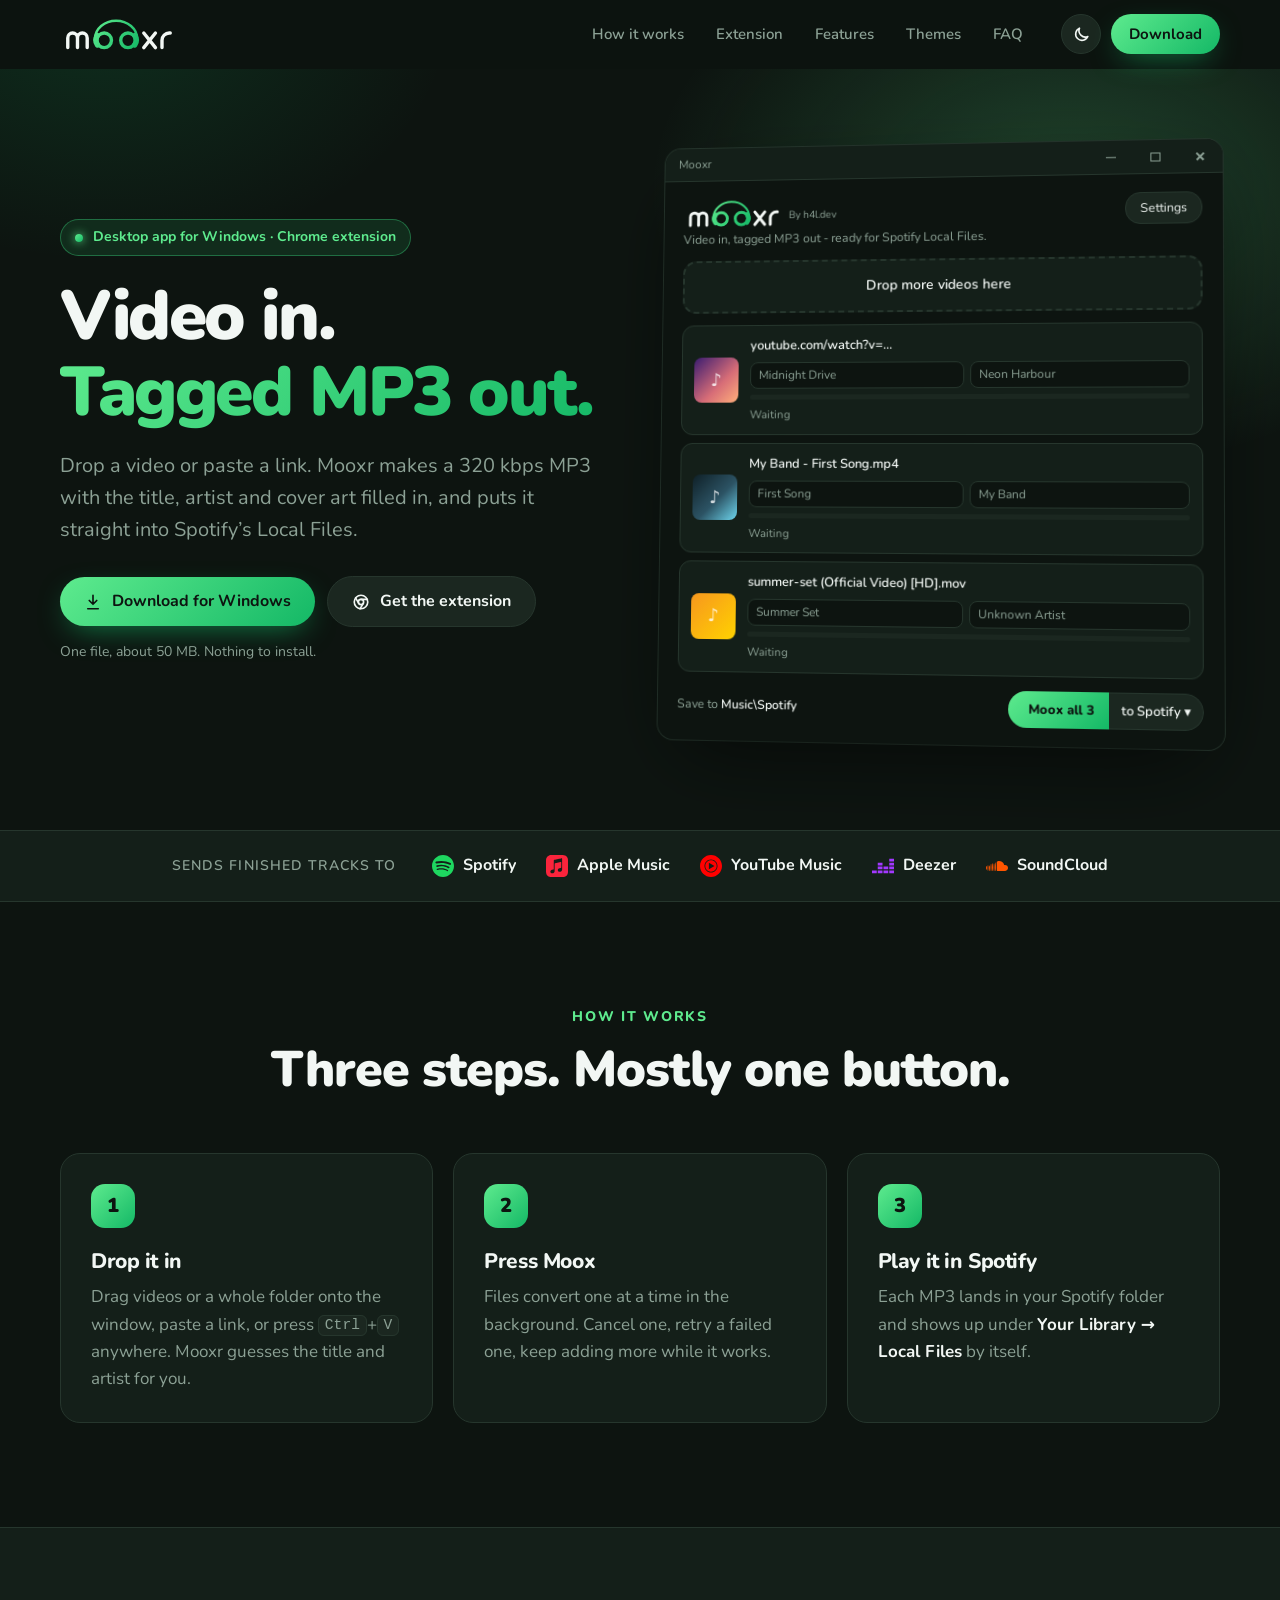
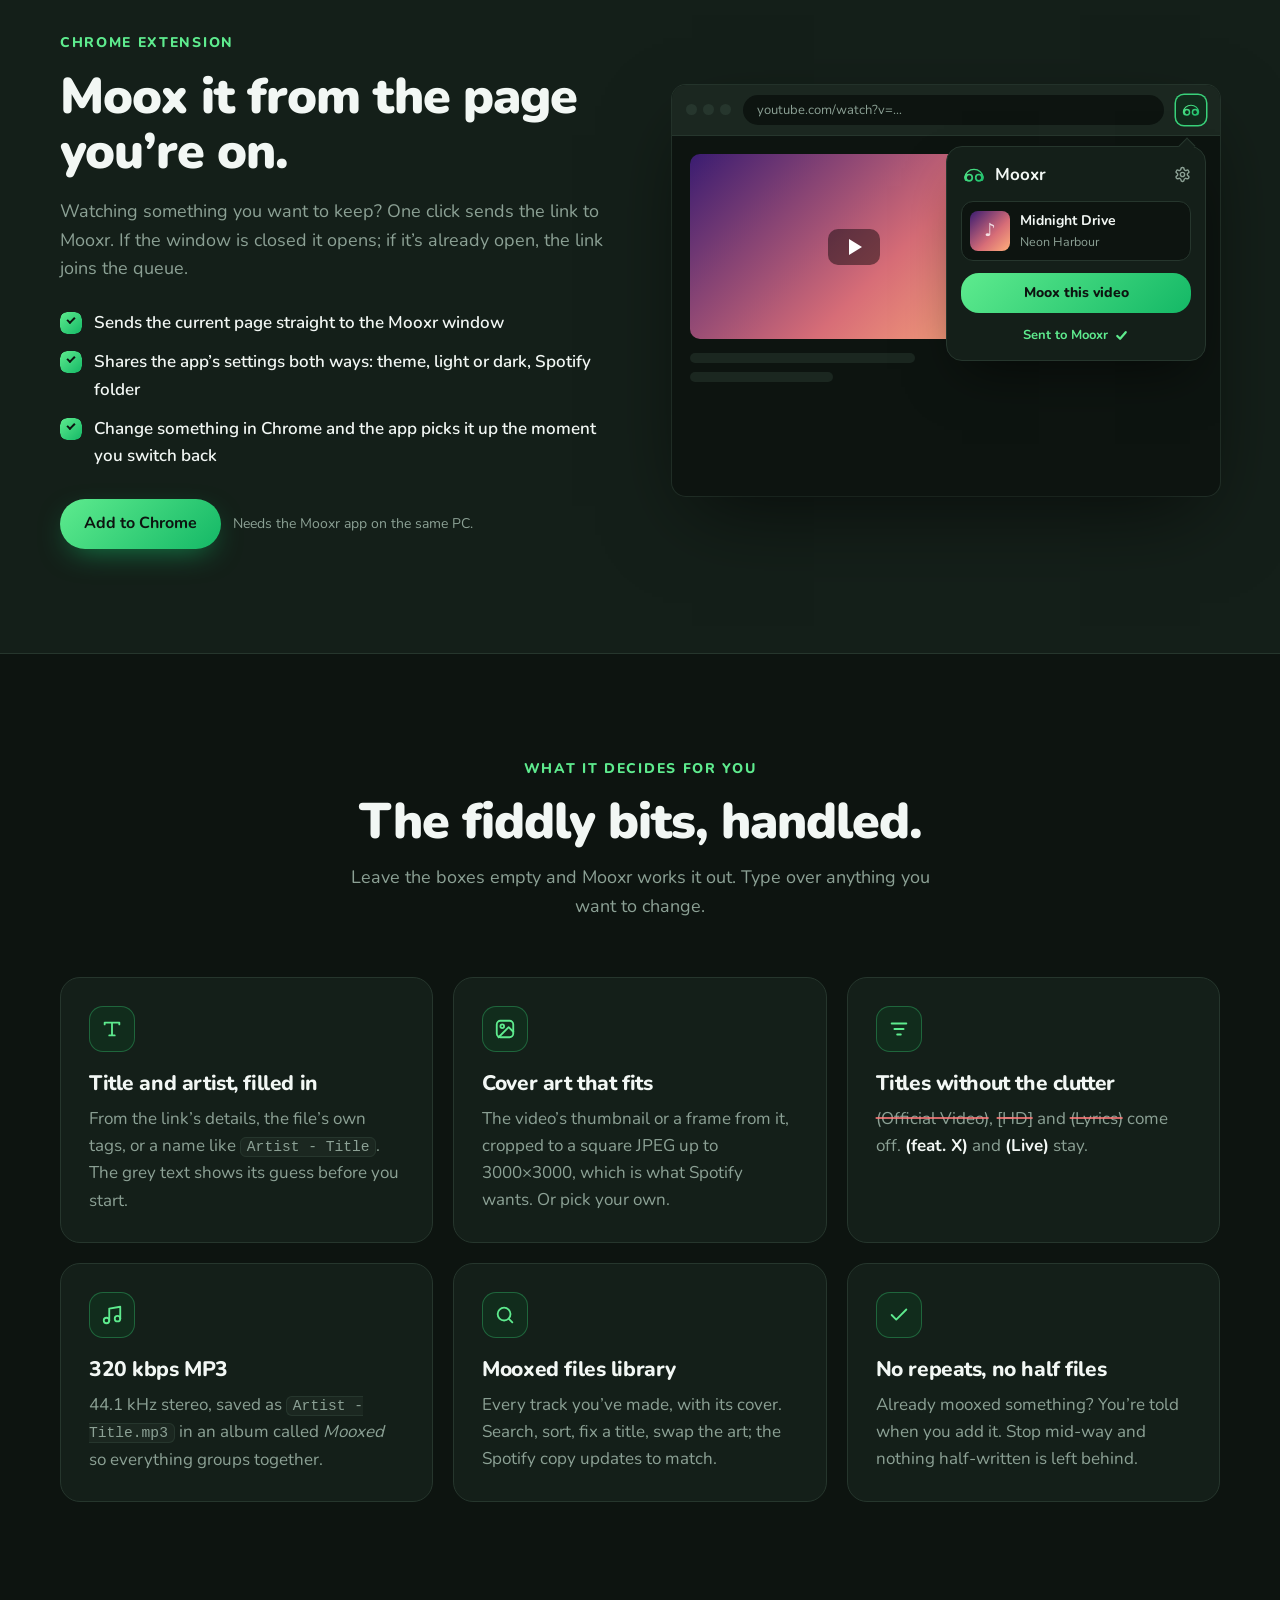
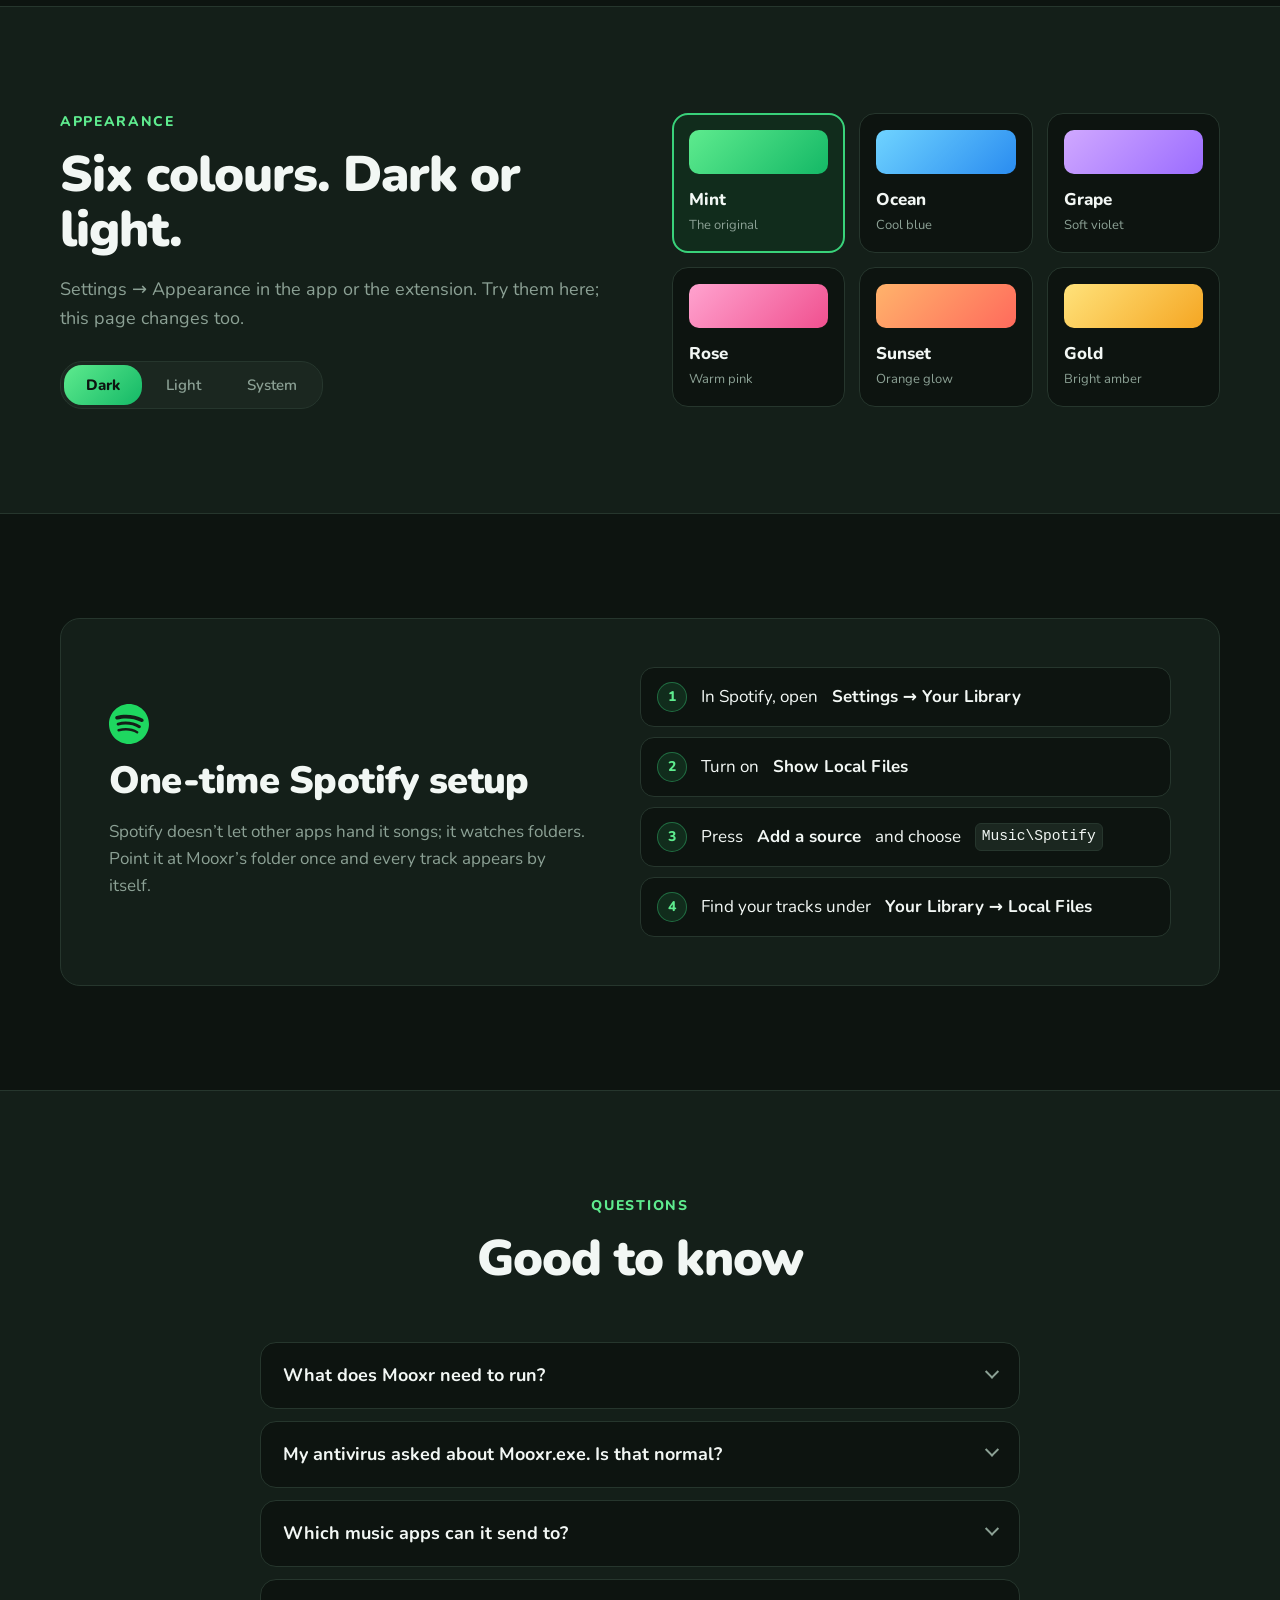
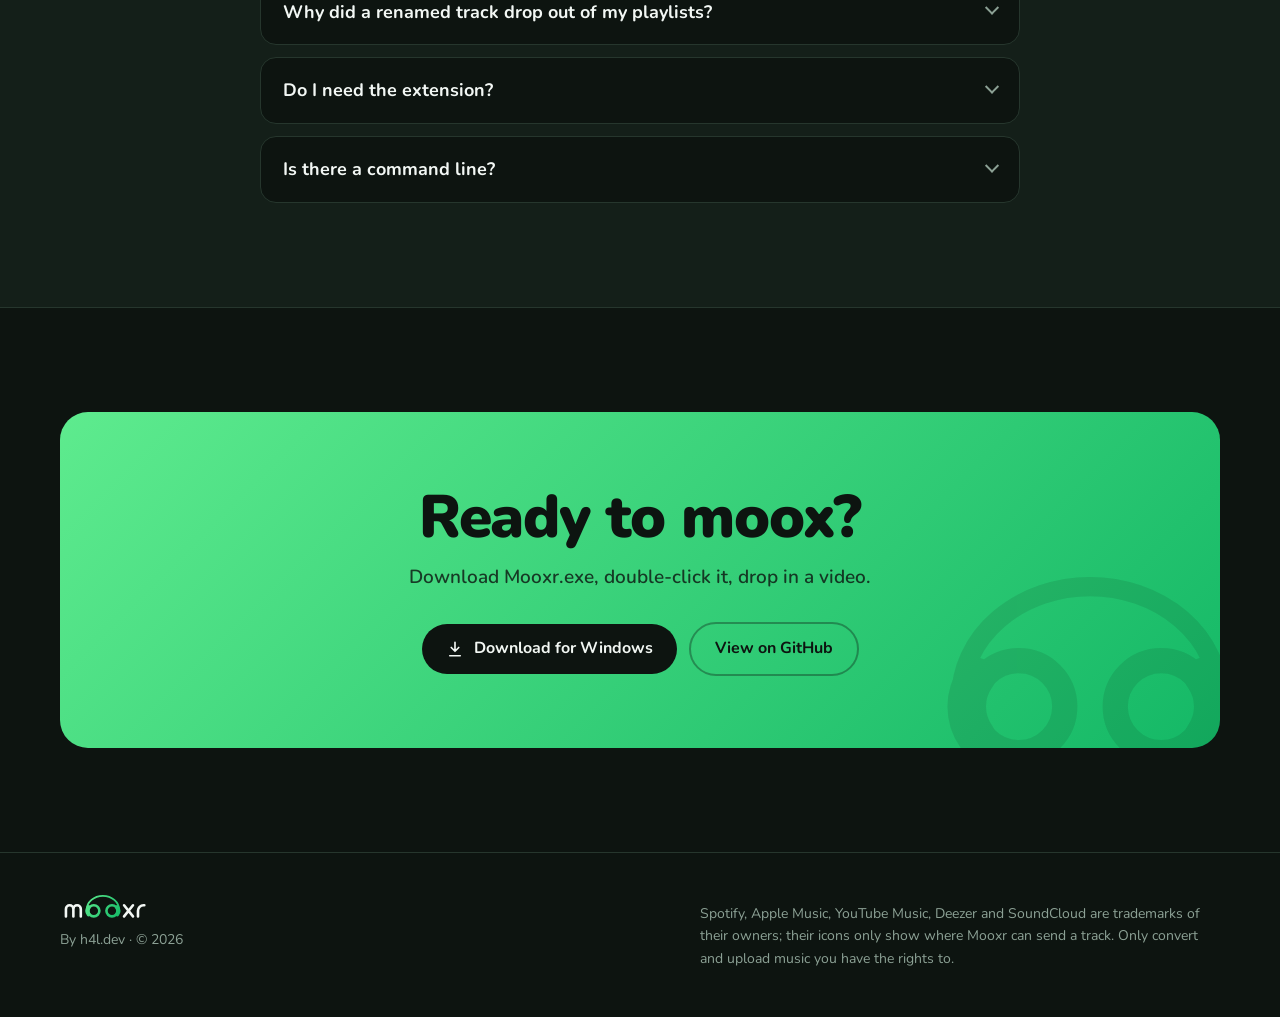
==== docs/index.html @ bb4ea6ac "Move website to docs/ for GitHub Pages GitHub Pages can serve a branch's /docs folder directly, so t" ====
<!doctype html>
<html lang="en" data-theme="mint" data-mode="dark">
<head>
  <meta charset="utf-8">
  <meta name="viewport" content="width=device-width, initial-scale=1">
  <title>Mooxr · Video in, tagged MP3 out</title>
  <meta name="description" content="Drop a video or paste a link. Mooxr makes a tagged 320 kbps MP3 with cover art and puts it straight into Spotify Local Files. Desktop app for Windows plus a Chrome extension.">
  <meta name="theme-color" content="#0D1410">
  <link rel="icon" href="assets/favicon.svg" type="image/svg+xml">
  <link rel="icon" href="assets/icon.png" type="image/png">
  <link rel="stylesheet" href="styles.css">
  <script>
    // Apply the saved look before the page paints, so it never flashes.
    try {
      var t = localStorage.getItem("mooxr-site-theme"), m = localStorage.getItem("mooxr-site-mode");
      if (t) document.documentElement.dataset.theme = t;
      if (m) document.documentElement.dataset.mode = m;
    } catch (e) {}
    document.documentElement.classList.add("js");
  </script>
</head>
<body>

<!-- ============================== Nav ============================== -->
<header class="nav" id="top">
  <div class="wrap nav-inner">
    <a class="brand" href="#top" aria-label="Mooxr home">
      <svg class="wordmark" viewBox="0 0 470 140" aria-hidden="true">
        <defs><linearGradient id="g-nav" x1="130" y1="0" x2="310" y2="130" gradientUnits="userSpaceOnUse"><stop offset="0" class="stop-from"/><stop offset="1" class="stop-to"/></linearGradient></defs>
        <g transform="translate(12 6)"><g class="letters" fill="none" stroke-width="14" stroke-linecap="round" stroke-linejoin="round"><path d="M20 120V80a20 20 0 0 1 40 0v40M60 80a20 20 0 0 1 40 0v40"/><path d="M333 60l48 60M381 60l-48 60"/><path d="M408 120V90a30 30 0 0 1 30-30h4"/></g><g fill="none" stroke="url(#g-nav)" stroke-linecap="round"><path d="M132 88V84A87.0 74.82 0 0 1 306 84v4" stroke-width="10"/><circle cx="170" cy="90" r="30" stroke-width="14"/><circle cx="268" cy="90" r="30" stroke-width="14"/><path d="M142.1 109.5A34 34 0 0 1 142.1 70.5" stroke-width="22"/><path d="M295.9 70.5A34 34 0 0 1 295.9 109.5" stroke-width="22"/></g></g>
      </svg>
    </a>
    <nav class="nav-links" id="nav-links" aria-label="Main">
      <a href="#how">How it works</a>
      <a href="#extension">Extension</a>
      <a href="#features">Features</a>
      <a href="#themes">Themes</a>
      <a href="#faq">FAQ</a>
    </nav>
    <div class="nav-actions">
      <button class="icon-btn" id="mode-toggle" type="button" aria-label="Switch light or dark">
        <svg class="i-sun" viewBox="0 0 24 24" aria-hidden="true"><circle cx="12" cy="12" r="4"/><path d="M12 2v2M12 20v2M4.9 4.9l1.4 1.4M17.7 17.7l1.4 1.4M2 12h2M20 12h2M4.9 19.1l1.4-1.4M17.7 6.3l1.4-1.4"/></svg>
        <svg class="i-moon" viewBox="0 0 24 24" aria-hidden="true"><path d="M20 14.5A8 8 0 0 1 9.5 4a8 8 0 1 0 10.5 10.5z"/></svg>
      </button>
      <a class="btn btn-primary btn-sm" href="#download">Download</a>
      <button class="icon-btn menu-btn" id="menu-btn" type="button" aria-label="Menu" aria-expanded="false" aria-controls="nav-links">
        <svg viewBox="0 0 24 24" aria-hidden="true"><path d="M4 7h16M4 12h16M4 17h16"/></svg>
      </button>
    </div>
  </div>
</header>

<main>

<!-- ============================== Hero ============================== -->
<section class="hero">
  <div class="glow" aria-hidden="true"></div>
  <div class="wrap hero-grid">
    <div class="hero-copy">
      <p class="eyebrow"><span class="dot"></span> Desktop app for Windows · Chrome extension</p>
      <h1>Video in.<br><span class="grad-text">Tagged MP3 out.</span></h1>
      <p class="lede">Drop a video or paste a link. Mooxr makes a 320&nbsp;kbps MP3 with the title, artist and cover art filled in, and puts it straight into Spotify&rsquo;s Local Files.</p>
      <div class="cta-row">
        <a class="btn btn-primary" href="https://github.com/h4l-git/Mooxr/releases/latest">
          <svg viewBox="0 0 24 24" aria-hidden="true"><path d="M12 3v12m0 0l-5-5m5 5l5-5M5 21h14"/></svg>
          Download for Windows
        </a>
        <a class="btn" href="#extension">
          <svg viewBox="0 0 24 24" aria-hidden="true"><circle cx="12" cy="12" r="9"/><circle cx="12" cy="12" r="3.5"/><path d="M12 8.5h8.5M9 13.8L4.8 6.4M15 13.8l-4.3 7.4"/></svg>
          Get the extension
        </a>
      </div>
      <p class="fine">One file, about 50&nbsp;MB. Nothing to install.</p>
    </div>

    <!-- App window mock-up, animated by script.js -->
    <div class="window" aria-label="The Mooxr window converting three videos" role="img">
      <div class="win-bar">
        <span class="win-title">Mooxr</span>
        <span class="win-ctrls" aria-hidden="true"><i></i><i></i><i></i></span>
      </div>
      <div class="win-body">
        <div class="win-head">
          <div>
            <div class="win-brand">
              <svg class="wordmark sm" viewBox="0 0 470 140" aria-hidden="true">
                <defs><linearGradient id="g-mock" x1="130" y1="0" x2="310" y2="130" gradientUnits="userSpaceOnUse"><stop offset="0" class="stop-from"/><stop offset="1" class="stop-to"/></linearGradient></defs>
                <g transform="translate(12 6)"><g class="letters" fill="none" stroke-width="14" stroke-linecap="round" stroke-linejoin="round"><path d="M20 120V80a20 20 0 0 1 40 0v40M60 80a20 20 0 0 1 40 0v40"/><path d="M333 60l48 60M381 60l-48 60"/><path d="M408 120V90a30 30 0 0 1 30-30h4"/></g><g fill="none" stroke="url(#g-mock)" stroke-linecap="round"><path d="M132 88V84A87.0 74.82 0 0 1 306 84v4" stroke-width="10"/><circle cx="170" cy="90" r="30" stroke-width="14"/><circle cx="268" cy="90" r="30" stroke-width="14"/><path d="M142.1 109.5A34 34 0 0 1 142.1 70.5" stroke-width="22"/><path d="M295.9 70.5A34 34 0 0 1 295.9 109.5" stroke-width="22"/></g></g>
              </svg>
              <span class="byline">By h4l.dev</span>
            </div>
            <div class="win-sub">Video in, tagged MP3 out - ready for Spotify Local Files.</div>
          </div>
          <span class="pill-btn">Settings</span>
        </div>

        <div class="win-drop">Drop more videos here</div>

        <div class="rows">
          <div class="row" data-row>
            <div class="cover c1" aria-hidden="true"></div>
            <div class="row-main">
              <div class="row-src">youtube.com/watch?v=…</div>
              <div class="fields"><span class="field">Midnight Drive</span><span class="field">Neon Harbour</span></div>
              <div class="bar"><span></span></div>
              <div class="status">Waiting</div>
            </div>
          </div>
          <div class="row" data-row>
            <div class="cover c2" aria-hidden="true"></div>
            <div class="row-main">
              <div class="row-src">My Band - First Song.mp4</div>
              <div class="fields"><span class="field">First Song</span><span class="field">My Band</span></div>
              <div class="bar"><span></span></div>
              <div class="status">Waiting</div>
            </div>
          </div>
          <div class="row" data-row>
            <div class="cover c3" aria-hidden="true"></div>
            <div class="row-main">
              <div class="row-src">summer-set (Official Video) [HD].mov</div>
              <div class="fields"><span class="field">Summer Set</span><span class="field">Unknown Artist</span></div>
              <div class="bar"><span></span></div>
              <div class="status">Waiting</div>
            </div>
          </div>
        </div>

        <div class="win-foot">
          <span class="save-to">Save to <b>Music\Spotify</b></span>
          <span class="moox-pill"><span class="moox-main" id="moox-label">Moox all 3</span><span class="moox-send">to Spotify ▾</span></span>
        </div>
      </div>
    </div>
  </div>
</section>

<!-- ============================== Works with ============================== -->
<section class="services" aria-label="Music apps Mooxr sends tracks to">
  <div class="wrap services-inner">
    <span class="services-label">Sends finished tracks to</span>
    <ul class="service-list">
      <li><img src="assets/services/spotify.svg" alt="" width="22" height="22">Spotify</li>
      <li><img src="assets/services/apple_music.svg" alt="" width="22" height="22">Apple Music</li>
      <li><img src="assets/services/youtube_music.svg" alt="" width="22" height="22">YouTube Music</li>
      <li><img src="assets/services/deezer.svg" alt="" width="22" height="22">Deezer</li>
      <li><img src="assets/services/soundcloud.svg" alt="" width="22" height="22">SoundCloud</li>
    </ul>
  </div>
</section>

<!-- ============================== How it works ============================== -->
<section class="section" id="how">
  <div class="wrap">
    <div class="section-head reveal">
      <p class="kicker">How it works</p>
      <h2>Three steps. Mostly one button.</h2>
    </div>
    <ol class="steps">
      <li class="card step reveal">
        <span class="step-num">1</span>
        <h3>Drop it in</h3>
        <p>Drag videos or a whole folder onto the window, paste a link, or press <kbd>Ctrl</kbd>+<kbd>V</kbd> anywhere. Mooxr guesses the title and artist for you.</p>
      </li>
      <li class="card step reveal">
        <span class="step-num">2</span>
        <h3>Press Moox</h3>
        <p>Files convert one at a time in the background. Cancel one, retry a failed one, keep adding more while it works.</p>
      </li>
      <li class="card step reveal">
        <span class="step-num">3</span>
        <h3>Play it in Spotify</h3>
        <p>Each MP3 lands in your Spotify folder and shows up under <b>Your Library → Local Files</b> by itself.</p>
      </li>
    </ol>
  </div>
</section>

<!-- ============================== Extension ============================== -->
<section class="section alt" id="extension">
  <div class="wrap split">
    <div class="split-copy reveal">
      <p class="kicker">Chrome extension</p>
      <h2>Moox it from the page you&rsquo;re on.</h2>
      <p class="lede sm">Watching something you want to keep? One click sends the link to Mooxr. If the window is closed it opens; if it&rsquo;s already open, the link joins the queue.</p>
      <ul class="ticks">
        <li>Sends the current page straight to the Mooxr window</li>
        <li>Shares the app&rsquo;s settings both ways: theme, light or dark, Spotify folder</li>
        <li>Change something in Chrome and the app picks it up the moment you switch back</li>
      </ul>
      <div class="cta-row">
        <!-- TODO: swap in the Chrome Web Store link once it's listed -->
        <a class="btn btn-primary" href="https://github.com/h4l-git/Mooxr">Add to Chrome</a>
        <span class="fine">Needs the Mooxr app on the same PC.</span>
      </div>
    </div>

    <div class="browser reveal" aria-label="The Mooxr extension open in Chrome" role="img">
      <div class="br-bar">
        <span class="br-dots" aria-hidden="true"><i></i><i></i><i></i></span>
        <span class="br-url">youtube.com/watch?v=…</span>
        <span class="br-ext" aria-hidden="true">
          <svg viewBox="0 0 256 256"><defs><linearGradient id="g-ext" x1="30" y1="40" x2="226" y2="220" gradientUnits="userSpaceOnUse"><stop offset="0" class="stop-from"/><stop offset="1" class="stop-to"/></linearGradient></defs><g fill="none" stroke="url(#g-ext)" stroke-linecap="round"><path d="M41 152V148A87.0 74.82 0 0 1 215 148v4" stroke-width="13"/><circle cx="80" cy="154" r="31" stroke-width="17"/><circle cx="176" cy="154" r="31" stroke-width="17"/><path d="M51.3 174.1A35 35 0 0 1 51.3 133.9" stroke-width="26"/><path d="M204.7 133.9A35 35 0 0 1 204.7 174.1" stroke-width="26"/></g></svg>
        </span>
      </div>
      <div class="br-page">
        <div class="video" aria-hidden="true"><span class="play"></span></div>
        <div class="vline w70"></div>
        <div class="vline w40"></div>

        <div class="popup">
          <div class="pop-head">
            <svg class="mark" viewBox="0 0 256 256" aria-hidden="true"><defs><linearGradient id="g-pop" x1="30" y1="40" x2="226" y2="220" gradientUnits="userSpaceOnUse"><stop offset="0" class="stop-from"/><stop offset="1" class="stop-to"/></linearGradient></defs><g fill="none" stroke="url(#g-pop)" stroke-linecap="round"><path d="M41 152V148A87.0 74.82 0 0 1 215 148v4" stroke-width="13"/><circle cx="80" cy="154" r="31" stroke-width="17"/><circle cx="176" cy="154" r="31" stroke-width="17"/><path d="M51.3 174.1A35 35 0 0 1 51.3 133.9" stroke-width="26"/><path d="M204.7 133.9A35 35 0 0 1 204.7 174.1" stroke-width="26"/></g></svg>
            <b>Mooxr</b>
            <span class="pop-gear" aria-hidden="true"><svg viewBox="0 0 24 24"><circle cx="12" cy="12" r="3"/><path d="M12.2 2h-.4a2 2 0 0 0-2 2v.2a2 2 0 0 1-1 1.7l-.4.2a2 2 0 0 1-2 0l-.2-.1a2 2 0 0 0-2.7.7l-.2.4a2 2 0 0 0 .7 2.7l.2.1a2 2 0 0 1 1 1.7v.5a2 2 0 0 1-1 1.8l-.2.1a2 2 0 0 0-.7 2.7l.2.4a2 2 0 0 0 2.7.7l.2-.1a2 2 0 0 1 2 0l.4.3a2 2 0 0 1 1 1.7v.2a2 2 0 0 0 2 2h.4a2 2 0 0 0 2-2v-.2a2 2 0 0 1 1-1.7l.4-.3a2 2 0 0 1 2 0l.2.1a2 2 0 0 0 2.7-.7l.2-.4a2 2 0 0 0-.7-2.7l-.2-.1a2 2 0 0 1-1-1.8v-.5a2 2 0 0 1 1-1.7l.2-.1a2 2 0 0 0 .7-2.7l-.2-.4a2 2 0 0 0-2.7-.7l-.2.1a2 2 0 0 1-2 0l-.4-.2a2 2 0 0 1-1-1.7V4a2 2 0 0 0-2-2z"/></svg></span>
          </div>
          <div class="pop-track">
            <div class="cover c1" aria-hidden="true"></div>
            <div><b>Midnight Drive</b><span>Neon Harbour</span></div>
          </div>
          <span class="pop-btn">Moox this video</span>
          <span class="pop-note">Sent to Mooxr <svg viewBox="0 0 16 16" aria-hidden="true"><path d="M3.5 8.5l3 3 6-7"/></svg></span>
        </div>
      </div>
    </div>
  </div>
</section>

<!-- ============================== Features ============================== -->
<section class="section" id="features">
  <div class="wrap">
    <div class="section-head reveal">
      <p class="kicker">What it decides for you</p>
      <h2>The fiddly bits, handled.</h2>
      <p class="lede sm center">Leave the boxes empty and Mooxr works it out. Type over anything you want to change.</p>
    </div>
    <div class="features">
      <article class="card feature reveal">
        <span class="f-icon"><svg viewBox="0 0 24 24" aria-hidden="true"><path d="M4 7V5h16v2M9 19h6M12 5v14"/></svg></span>
        <h3>Title and artist, filled in</h3>
        <p>From the link&rsquo;s details, the file&rsquo;s own tags, or a name like <code>Artist - Title</code>. The grey text shows its guess before you start.</p>
      </article>
      <article class="card feature reveal">
        <span class="f-icon"><svg viewBox="0 0 24 24" aria-hidden="true"><rect x="3" y="3" width="18" height="18" rx="4"/><circle cx="9" cy="9" r="2"/><path d="M21 15l-5-5L5 21"/></svg></span>
        <h3>Cover art that fits</h3>
        <p>The video&rsquo;s thumbnail or a frame from it, cropped to a square JPEG up to 3000&times;3000, which is what Spotify wants. Or pick your own.</p>
      </article>
      <article class="card feature reveal">
        <span class="f-icon"><svg viewBox="0 0 24 24" aria-hidden="true"><path d="M4 6h16M7 12h10M10 18h4"/></svg></span>
        <h3>Titles without the clutter</h3>
        <p><s>(Official Video)</s>, <s>[HD]</s> and <s>(Lyrics)</s> come off. <b>(feat.&nbsp;X)</b> and <b>(Live)</b> stay.</p>
      </article>
      <article class="card feature reveal">
        <span class="f-icon"><svg viewBox="0 0 24 24" aria-hidden="true"><path d="M9 18V5l12-2v13"/><circle cx="6" cy="18" r="3"/><circle cx="18" cy="16" r="3"/></svg></span>
        <h3>320&nbsp;kbps MP3</h3>
        <p>44.1&nbsp;kHz stereo, saved as <code>Artist - Title.mp3</code> in an album called <i>Mooxed</i> so everything groups together.</p>
      </article>
      <article class="card feature reveal">
        <span class="f-icon"><svg viewBox="0 0 24 24" aria-hidden="true"><circle cx="11" cy="11" r="7"/><path d="M20 20l-3.5-3.5"/></svg></span>
        <h3>Mooxed files library</h3>
        <p>Every track you&rsquo;ve made, with its cover. Search, sort, fix a title, swap the art; the Spotify copy updates to match.</p>
      </article>
      <article class="card feature reveal">
        <span class="f-icon"><svg viewBox="0 0 24 24" aria-hidden="true"><path d="M20 6L9 17l-5-5"/></svg></span>
        <h3>No repeats, no half files</h3>
        <p>Already mooxed something? You&rsquo;re told when you add it. Stop mid-way and nothing half-written is left behind.</p>
      </article>
    </div>
  </div>
</section>

<!-- ============================== Themes ============================== -->
<section class="section alt" id="themes">
  <div class="wrap split">
    <div class="split-copy reveal">
      <p class="kicker">Appearance</p>
      <h2>Six colours. Dark or light.</h2>
      <p class="lede sm">Settings → Appearance in the app or the extension. Try them here; this page changes too.</p>
      <div class="segment" role="radiogroup" aria-label="Mode">
        <button type="button" role="radio" data-mode-btn="dark">Dark</button>
        <button type="button" role="radio" data-mode-btn="light">Light</button>
        <button type="button" role="radio" data-mode-btn="system">System</button>
      </div>
    </div>
    <div class="swatches reveal" role="radiogroup" aria-label="Colour theme">
      <button type="button" role="radio" class="swatch" data-theme-btn="mint"   style="--sf:#5EEB8E;--st:#14B866"><i></i><b>Mint</b><span>The original</span></button>
      <button type="button" role="radio" class="swatch" data-theme-btn="ocean"  style="--sf:#6FD3FF;--st:#2A8CF0"><i></i><b>Ocean</b><span>Cool blue</span></button>
      <button type="button" role="radio" class="swatch" data-theme-btn="grape"  style="--sf:#D0A8FF;--st:#9B6CFF"><i></i><b>Grape</b><span>Soft violet</span></button>
      <button type="button" role="radio" class="swatch" data-theme-btn="rose"   style="--sf:#FFA3CF;--st:#F0508F"><i></i><b>Rose</b><span>Warm pink</span></button>
      <button type="button" role="radio" class="swatch" data-theme-btn="sunset" style="--sf:#FFB36B;--st:#FF6A5C"><i></i><b>Sunset</b><span>Orange glow</span></button>
      <button type="button" role="radio" class="swatch" data-theme-btn="gold"   style="--sf:#FFE27A;--st:#F5A623"><i></i><b>Gold</b><span>Bright amber</span></button>
    </div>
  </div>
</section>

<!-- ============================== Spotify setup ============================== -->
<section class="section" id="spotify">
  <div class="wrap">
    <div class="setup card reveal">
      <div class="setup-copy">
        <img src="assets/services/spotify.svg" alt="" width="40" height="40">
        <h2>One-time Spotify setup</h2>
        <p>Spotify doesn&rsquo;t let other apps hand it songs; it watches folders. Point it at Mooxr&rsquo;s folder once and every track appears by itself.</p>
      </div>
      <ol class="setup-steps">
        <li>In Spotify, open <b>Settings → Your Library</b></li>
        <li>Turn on <b>Show Local Files</b></li>
        <li>Press <b>Add a source</b> and choose <code>Music\Spotify</code></li>
        <li>Find your tracks under <b>Your Library → Local Files</b></li>
      </ol>
    </div>
  </div>
</section>

<!-- ============================== FAQ ============================== -->
<section class="section alt" id="faq">
  <div class="wrap narrow">
    <div class="section-head reveal">
      <p class="kicker">Questions</p>
      <h2>Good to know</h2>
    </div>
    <div class="faq">
      <details class="reveal">
        <summary>What does Mooxr need to run?</summary>
        <p>A Windows PC. Mooxr.exe has everything packed inside. The first time you open it, it offers to fetch FFmpeg (the tool that does the converting, about 115&nbsp;MB) and checks the download before using it.</p>
      </details>
      <details class="reveal">
        <summary>My antivirus asked about Mooxr.exe. Is that normal?</summary>
        <p>Some antivirus tools are wary of new, unsigned programs and ask before running them. The first launch also takes a few seconds while Windows unpacks the file.</p>
      </details>
      <details class="reveal">
        <summary>Which music apps can it send to?</summary>
        <p>Spotify and Apple Music pick tracks up from a folder automatically. YouTube Music, Deezer and SoundCloud only take uploads on their websites, so Mooxr opens the upload page and shows you the file to drag in. Tidal and Amazon Music don&rsquo;t accept your own files.</p>
      </details>
      <details class="reveal">
        <summary>Why did a renamed track drop out of my playlists?</summary>
        <p>Spotify recognises a local file by its title, artist, album and length. Change the title or artist and it&rsquo;s a new song to Spotify, so add it again. Mooxr warns you before you save. A new cover is fine.</p>
      </details>
      <details class="reveal">
        <summary>Do I need the extension?</summary>
        <p>No. The app works on its own with files and pasted links. The extension just saves you copying the link across.</p>
      </details>
      <details class="reveal">
        <summary>Is there a command line?</summary>
        <p>Yes: <code>python -m mooxr "My Band - First Song.mp4"</code>. Add <code>--title</code>, <code>--artist</code> or <code>--out</code> as needed. It can be used from Python code too.</p>
      </details>
    </div>
  </div>
</section>

<!-- ============================== Download ============================== -->
<section class="section" id="download">
  <div class="wrap">
    <div class="cta-band reveal">
      <svg class="cta-mark" viewBox="0 0 256 256" aria-hidden="true"><g fill="none" stroke="currentColor" stroke-linecap="round"><path d="M41 152V148A87.0 74.82 0 0 1 215 148v4" stroke-width="13"/><circle cx="80" cy="154" r="31" stroke-width="17"/><circle cx="176" cy="154" r="31" stroke-width="17"/><path d="M51.3 174.1A35 35 0 0 1 51.3 133.9" stroke-width="26"/><path d="M204.7 133.9A35 35 0 0 1 204.7 174.1" stroke-width="26"/></g></svg>
      <h2>Ready to moox?</h2>
      <p>Download Mooxr.exe, double-click it, drop in a video.</p>
      <div class="cta-row center">
        <a class="btn btn-ink" href="https://github.com/h4l-git/Mooxr/releases/latest">
          <svg viewBox="0 0 24 24" aria-hidden="true"><path d="M12 3v12m0 0l-5-5m5 5l5-5M5 21h14"/></svg>
          Download for Windows
        </a>
        <a class="btn btn-ghost-ink" href="https://github.com/h4l-git/Mooxr">View on GitHub</a>
      </div>
    </div>
  </div>
</section>

</main>

<!-- ============================== Footer ============================== -->
<footer class="footer">
  <div class="wrap footer-inner">
    <div>
      <svg class="wordmark sm" viewBox="0 0 470 140" aria-label="Mooxr" role="img">
        <defs><linearGradient id="g-foot" x1="130" y1="0" x2="310" y2="130" gradientUnits="userSpaceOnUse"><stop offset="0" class="stop-from"/><stop offset="1" class="stop-to"/></linearGradient></defs>
        <g transform="translate(12 6)"><g class="letters" fill="none" stroke-width="14" stroke-linecap="round" stroke-linejoin="round"><path d="M20 120V80a20 20 0 0 1 40 0v40M60 80a20 20 0 0 1 40 0v40"/><path d="M333 60l48 60M381 60l-48 60"/><path d="M408 120V90a30 30 0 0 1 30-30h4"/></g><g fill="none" stroke="url(#g-foot)" stroke-linecap="round"><path d="M132 88V84A87.0 74.82 0 0 1 306 84v4" stroke-width="10"/><circle cx="170" cy="90" r="30" stroke-width="14"/><circle cx="268" cy="90" r="30" stroke-width="14"/><path d="M142.1 109.5A34 34 0 0 1 142.1 70.5" stroke-width="22"/><path d="M295.9 70.5A34 34 0 0 1 295.9 109.5" stroke-width="22"/></g></g>
      </svg>
      <p class="muted">By h4l.dev · &copy; <span id="year">2026</span></p>
    </div>
    <p class="legal muted">Spotify, Apple Music, YouTube Music, Deezer and SoundCloud are trademarks of their owners; their icons only show where Mooxr can send a track. Only convert and upload music you have the rights to.</p>
  </div>
</footer>

<script src="script.js"></script>
</body>
</html>
---- docs/styles.css ----
/* Mooxr website. Colours follow mooxr/theme.py: a theme is a hue plus a
   gradient, and every surface colour is derived from those. */

@font-face {
  font-family: "Nunito";
  src: url("assets/fonts/Nunito.ttf") format("truetype");
  font-weight: 200 1000;
  font-display: swap;
}

/* ---------- Themes (same values as THEMES in theme.py) ---------- */
:root, [data-theme="mint"] { --h: 145; --from: #5EEB8E; --to: #14B866; }
[data-theme="ocean"]  { --h: 210; --from: #6FD3FF; --to: #2A8CF0; }
[data-theme="grape"]  { --h: 265; --from: #D0A8FF; --to: #9B6CFF; }
[data-theme="rose"]   { --h: 335; --from: #FFA3CF; --to: #F0508F; }
[data-theme="sunset"] { --h: 15;  --from: #FFB36B; --to: #FF6A5C; }
[data-theme="gold"]   { --h: 42;  --from: #FFE27A; --to: #F5A623; }

/* ---------- Dark (default) ---------- */
:root {
  --ink: hsl(var(--h) 22% 6.5%);
  --bg: var(--ink);
  --surface: hsl(var(--h) 20% 10%);
  --raised: hsl(var(--h) 19% 13%);
  --border: hsl(var(--h) 18% 18%);
  --text: hsl(var(--h) 25% 96%);
  --muted: hsl(var(--h) 10% 59%);
  --drop: hsl(var(--h) 43% 12%);
  --accent: color-mix(in srgb, var(--from), var(--to));
  --strong: var(--from);
  --good: #5EEB8E;
  --grad: linear-gradient(135deg, var(--from), var(--to));
  --shadow: 0 30px 80px -20px rgb(0 0 0 / .6), 0 0 0 1px var(--border);
  --glow-a: color-mix(in srgb, var(--from) 22%, transparent);
  --glow-b: color-mix(in srgb, var(--to) 16%, transparent);
  color-scheme: dark;
}

/* ---------- Light ---------- */
:root[data-mode="light"] {
  --bg: hsl(var(--h) 25% 96.5%);
  --surface: #FFFFFF;
  --raised: hsl(var(--h) 22% 93%);
  --border: hsl(var(--h) 16% 85%);
  --text: var(--ink);
  --muted: hsl(var(--h) 8% 40%);
  --drop: hsl(var(--h) 55% 93%);
  --accent: var(--to);
  --strong: color-mix(in oklab, var(--to) 68%, black);
  --good: #1E8E4E;
  --shadow: 0 30px 70px -25px hsl(var(--h) 30% 20% / .28), 0 0 0 1px var(--border);
  --glow-a: color-mix(in srgb, var(--from) 30%, transparent);
  --glow-b: color-mix(in srgb, var(--to) 14%, transparent);
  color-scheme: light;
}
@media (prefers-color-scheme: light) {
  :root[data-mode="system"] {
    --bg: hsl(var(--h) 25% 96.5%);
    --surface: #FFFFFF;
    --raised: hsl(var(--h) 22% 93%);
    --border: hsl(var(--h) 16% 85%);
    --text: var(--ink);
    --muted: hsl(var(--h) 8% 40%);
    --drop: hsl(var(--h) 55% 93%);
    --accent: var(--to);
    --strong: color-mix(in oklab, var(--to) 68%, black);
    --good: #1E8E4E;
    --shadow: 0 30px 70px -25px hsl(var(--h) 30% 20% / .28), 0 0 0 1px var(--border);
    --glow-a: color-mix(in srgb, var(--from) 30%, transparent);
    --glow-b: color-mix(in srgb, var(--to) 14%, transparent);
    color-scheme: light;
  }
}

/* ---------- Base ---------- */
*, *::before, *::after { box-sizing: border-box; }
html { scroll-behavior: smooth; scroll-padding-top: 80px; -webkit-text-size-adjust: 100%; }
body {
  margin: 0;
  background: var(--bg);
  color: var(--text);
  font-family: "Nunito", system-ui, -apple-system, "Segoe UI", sans-serif;
  font-size: 17px;
  line-height: 1.6;
  overflow-x: hidden;
  transition: background-color .35s ease, color .35s ease;
}
img, svg { display: block; max-width: 100%; }
a { color: inherit; text-decoration: none; }
h1, h2, h3 { line-height: 1.1; margin: 0; letter-spacing: -.02em; }
p { margin: 0; }
code, kbd {
  font-family: ui-monospace, "Cascadia Code", Consolas, monospace;
  font-size: .86em;
  background: var(--raised);
  border: 1px solid var(--border);
  border-radius: 6px;
  padding: .08em .4em;
}
::selection { background: var(--accent); color: var(--ink); }
:focus-visible { outline: 2px solid var(--accent); outline-offset: 3px; border-radius: 8px; }

.wrap { width: min(1160px, 100% - 32px); margin-inline: auto; }
.wrap.narrow { width: min(760px, 100% - 32px); }
.muted { color: var(--muted); }
.grad-text {
  background: var(--grad);
  -webkit-background-clip: text; background-clip: text;
  color: transparent;
}

/* Logo SVGs: letters follow the text colour, the headphones the gradient. */
.stop-from { stop-color: var(--from); }
.stop-to { stop-color: var(--to); }
.wordmark .letters { stroke: var(--text); transition: stroke .35s ease; }
.wordmark { height: 34px; width: auto; }
.wordmark.sm { height: 26px; }

/* ---------- Buttons (pill shapes from the app) ---------- */
.btn {
  display: inline-flex; align-items: center; gap: 10px;
  padding: 12px 24px;
  border-radius: 999px;
  background: var(--raised);
  border: 1px solid var(--border);
  font-weight: 700; font-size: 16px;
  transition: border-color .2s, color .2s, transform .2s, box-shadow .2s, filter .2s;
  white-space: nowrap;
}
.btn svg { width: 18px; height: 18px; fill: none; stroke: currentColor; stroke-width: 2.2; stroke-linecap: round; stroke-linejoin: round; }
.btn:hover { border-color: var(--accent); color: var(--strong); }
.btn-primary {
  background: var(--grad); color: var(--ink); border: none;
  box-shadow: 0 10px 30px -10px color-mix(in srgb, var(--to) 70%, transparent);
}
.btn-primary:hover { color: var(--ink); filter: brightness(1.08); transform: translateY(-1px); }
.btn-sm { padding: 8px 18px; font-size: 15px; }
.btn-ink { background: var(--ink); color: #F2F7F3; border: none; }
.btn-ink:hover { color: var(--from); transform: translateY(-1px); }
.btn-ghost-ink { background: transparent; color: var(--ink); border: 2px solid color-mix(in srgb, var(--ink) 35%, transparent); }
.btn-ghost-ink:hover { color: var(--ink); border-color: var(--ink); }

.icon-btn {
  display: inline-grid; place-items: center;
  width: 40px; height: 40px;
  border-radius: 50%;
  background: var(--raised); border: 1px solid var(--border);
  color: var(--text); cursor: pointer;
  transition: border-color .2s, color .2s;
}
.icon-btn:hover { border-color: var(--accent); color: var(--strong); }
.icon-btn svg { width: 19px; height: 19px; fill: none; stroke: currentColor; stroke-width: 2; stroke-linecap: round; stroke-linejoin: round; }
.icon-btn .i-sun { display: none; }
:root[data-mode="light"] .icon-btn .i-sun { display: block; }
:root[data-mode="light"] .icon-btn .i-moon { display: none; }
.menu-btn { display: none; }

/* ---------- Nav ---------- */
.nav {
  position: sticky; top: 0; z-index: 50;
  background: color-mix(in srgb, var(--bg) 78%, transparent);
  backdrop-filter: blur(14px); -webkit-backdrop-filter: blur(14px);
  border-bottom: 1px solid transparent;
  transition: border-color .3s, background-color .35s;
}
.nav.scrolled { border-bottom-color: var(--border); }
.nav-inner { display: flex; align-items: center; gap: 24px; height: 68px; }
.nav-links { display: flex; gap: 4px; margin-left: auto; }
.nav-links a {
  padding: 8px 14px; border-radius: 999px;
  color: var(--muted); font-weight: 600; font-size: 15px;
  transition: color .2s, background-color .2s;
}
.nav-links a:hover { color: var(--text); background: var(--raised); }
.nav-actions { display: flex; align-items: center; gap: 10px; }

/* ---------- Hero ---------- */
.hero { position: relative; padding: 72px 0 88px; overflow: hidden; }
.glow {
  position: absolute; inset: -20% -10% auto; height: 120%;
  background:
    radial-gradient(600px 400px at 78% 30%, var(--glow-a), transparent 70%),
    radial-gradient(500px 360px at 15% 10%, var(--glow-b), transparent 70%);
  pointer-events: none;
}
.hero-grid {
  position: relative;
  display: grid; grid-template-columns: 1fr 1.05fr; gap: 56px; align-items: center;
}
.eyebrow {
  display: inline-flex; align-items: center; gap: 10px;
  padding: 6px 14px; border-radius: 999px;
  background: var(--drop); border: 1px solid color-mix(in srgb, var(--accent) 40%, transparent);
  color: var(--strong); font-weight: 700; font-size: 14px;
}
.eyebrow .dot { width: 8px; height: 8px; border-radius: 50%; background: var(--grad); box-shadow: 0 0 10px var(--from); }
.hero h1 { font-size: clamp(42px, 5.4vw, 70px); font-weight: 900; margin: 22px 0 20px; letter-spacing: -.035em; }
.lede { font-size: 20px; color: var(--muted); max-width: 34em; }
.lede.sm { font-size: 18px; }
.lede.center { margin-inline: auto; text-align: center; }
.cta-row { display: flex; flex-wrap: wrap; align-items: center; gap: 12px; margin-top: 30px; }
.cta-row.center { justify-content: center; }
.fine { color: var(--muted); font-size: 14px; margin-top: 14px; }
.cta-row .fine { margin-top: 0; }

/* ---------- App window mock-up ---------- */
.window {
  background: var(--bg);
  border-radius: 16px;
  box-shadow: var(--shadow);
  overflow: hidden;
  transform: perspective(1600px) rotateY(-6deg) rotateX(3deg);
  transition: transform .6s ease, background-color .35s;
}
.window:hover { transform: perspective(1600px) rotateY(-2deg) rotateX(1deg); }
.win-bar {
  display: flex; justify-content: space-between; align-items: center;
  height: 34px; padding: 0 0 0 14px;
  background: var(--surface); border-bottom: 1px solid var(--border);
  font-size: 12px; color: var(--muted);
}
.win-ctrls { display: flex; height: 100%; }
.win-ctrls i { width: 44px; position: relative; }
.win-ctrls i::before { content: ""; position: absolute; inset: 50% auto auto 50%; width: 10px; height: 1.5px; background: var(--muted); transform: translate(-50%, -50%); }
.win-ctrls i:nth-child(2)::before { height: 9px; background: transparent; border: 1.5px solid var(--muted); }
.win-ctrls i:nth-child(3)::before { height: 1.5px; transform: translate(-50%, -50%) rotate(45deg); box-shadow: 0 0 0 0 var(--muted); }
.win-ctrls i:nth-child(3)::after { content: ""; position: absolute; inset: 50% auto auto 50%; width: 10px; height: 1.5px; background: var(--muted); transform: translate(-50%, -50%) rotate(-45deg); }

.win-body { padding: 18px 20px 18px; display: grid; gap: 12px; font-size: 13px; }
.win-head { display: flex; justify-content: space-between; align-items: flex-start; gap: 10px; }
.win-brand { display: flex; align-items: flex-end; gap: 8px; }
.win-brand .wordmark { height: 30px; }
.byline { font-size: 10.5px; color: var(--muted); padding-bottom: 3px; }
.win-sub { color: var(--muted); font-size: 12.5px; margin-top: 2px; }
.pill-btn {
  padding: 5px 14px; border-radius: 15px;
  background: var(--raised); border: 1px solid var(--border);
  font-size: 12.5px; white-space: nowrap;
}
.win-drop {
  background: var(--surface);
  border: 2px dashed var(--border); border-radius: 14px;
  padding: 14px; text-align: center; font-weight: 600; font-size: 14px;
  transition: background-color .3s, border-color .3s;
}
.window.hot .win-drop { background: var(--drop); border-color: var(--accent); }
.rows { display: grid; gap: 8px; }
.row {
  display: flex; gap: 12px; align-items: center;
  background: var(--surface); border: 1px solid var(--border); border-radius: 12px;
  padding: 10px 12px;
  transition: opacity .4s, transform .4s;
}
.window.resetting .row { opacity: 0; transform: translateY(6px); }
.cover {
  flex: none; width: 46px; height: 46px; border-radius: 8px;
  position: relative; overflow: hidden;
}
.cover::after {
  content: "♪"; position: absolute; inset: 0; display: grid; place-items: center;
  color: rgb(255 255 255 / .8); font-size: 18px;
}
.c1 { background: linear-gradient(135deg, #3a1c71, #d76d77 60%, #ffaf7b); }
.c2 { background: linear-gradient(135deg, #0f2027, #2c5364 55%, #6dd5ed); }
.c3 { background: linear-gradient(135deg, #f7971e, #ffd200); }
.row-main { flex: 1; min-width: 0; display: grid; gap: 6px; }
.row-src { font-weight: 600; white-space: nowrap; overflow: hidden; text-overflow: ellipsis; }
.fields { display: grid; grid-template-columns: 1fr 1fr; gap: 6px; }
.field {
  background: var(--bg); border: 1px solid var(--border); border-radius: 8px;
  padding: 3px 8px; color: var(--muted); font-size: 12px;
  white-space: nowrap; overflow: hidden; text-overflow: ellipsis;
}
.bar { height: 5px; border-radius: 3px; background: var(--raised); overflow: hidden; }
.bar span { display: block; height: 100%; width: 0; background: var(--grad); border-radius: 3px; transition: width .25s linear; }
.status { font-size: 11.5px; color: var(--muted); }
.row.done .status { color: var(--good); }
.row.done .field { color: var(--text); }
.win-foot { display: flex; justify-content: space-between; align-items: center; gap: 10px; margin-top: 2px; }
.save-to { color: var(--muted); font-size: 12.5px; }
.save-to b { color: var(--text); font-weight: 600; }
.moox-pill { display: inline-flex; border-radius: 18px; overflow: hidden; font-size: 13px; }
.moox-main { background: var(--grad); color: var(--ink); font-weight: 800; padding: 8px 14px 8px 20px; }
.moox-send { background: var(--raised); border: 1px solid var(--border); border-left: none; border-radius: 0 18px 18px 0; padding: 7px 12px; font-weight: 600; }
.window.busy .moox-main { background: var(--raised); color: var(--muted); }

/* ---------- Services strip ---------- */
.services { border-block: 1px solid var(--border); background: var(--surface); }
.services-inner { display: flex; align-items: center; justify-content: center; flex-wrap: wrap; gap: 14px 36px; padding: 22px 0; }
.services-label { color: var(--muted); font-weight: 600; font-size: 14px; text-transform: uppercase; letter-spacing: .08em; }
.service-list { display: flex; flex-wrap: wrap; justify-content: center; gap: 12px 30px; list-style: none; margin: 0; padding: 0; }
.service-list li { display: flex; align-items: center; gap: 9px; font-weight: 700; font-size: 16px; }

/* ---------- Sections ---------- */
.section { padding: 104px 0; }
.section.alt { background: var(--surface); border-block: 1px solid var(--border); }
.section-head { text-align: center; margin-bottom: 56px; display: grid; gap: 14px; justify-items: center; }
.kicker { color: var(--strong); font-weight: 800; font-size: 14px; text-transform: uppercase; letter-spacing: .12em; }
h2 { font-size: clamp(32px, 4.2vw, 50px); font-weight: 900; }
.card {
  background: var(--surface);
  border: 1px solid var(--border);
  border-radius: 20px;
  transition: border-color .25s, transform .25s, background-color .35s;
}
.section.alt .card { background: var(--bg); }

/* Steps */
.steps { display: grid; grid-template-columns: repeat(3, 1fr); gap: 20px; list-style: none; margin: 0; padding: 0; }
.step { padding: 30px; position: relative; }
.step:hover, .feature:hover { border-color: color-mix(in srgb, var(--accent) 55%, var(--border)); transform: translateY(-3px); }
.step-num {
  display: grid; place-items: center;
  width: 44px; height: 44px; border-radius: 14px;
  background: var(--grad); color: var(--ink);
  font-weight: 900; font-size: 20px; margin-bottom: 22px;
}
.step h3, .feature h3 { font-size: 21px; font-weight: 800; margin-bottom: 10px; }
.step p, .feature p { color: var(--muted); }
.step b, .feature b { color: var(--text); }

/* Split layout */
.split { display: grid; grid-template-columns: 1fr 1fr; gap: 64px; align-items: center; }
.split-copy h2 { margin: 14px 0 18px; }
.ticks { list-style: none; padding: 0; margin: 26px 0 0; display: grid; gap: 12px; }
.ticks li { position: relative; padding-left: 34px; font-weight: 600; }
.ticks li::before {
  content: ""; position: absolute; left: 0; top: 3px; width: 22px; height: 22px; border-radius: 7px;
  background: var(--grad) ;
  -webkit-mask: url("data:image/svg+xml,%3Csvg xmlns='http://www.w3.org/2000/svg' viewBox='0 0 22 22'%3E%3Crect width='22' height='22' rx='7'/%3E%3C/svg%3E");
}
.ticks li::after {
  content: ""; position: absolute; left: 7px; top: 8px; width: 8px; height: 5px;
  border-left: 2.4px solid var(--ink); border-bottom: 2.4px solid var(--ink);
  transform: rotate(-45deg);
}

/* Browser mock-up */
.browser { background: var(--bg); border-radius: 14px; box-shadow: var(--shadow); overflow: hidden; }
.br-bar { display: flex; align-items: center; gap: 12px; padding: 10px 14px; background: var(--raised); border-bottom: 1px solid var(--border); }
.br-dots { display: flex; gap: 6px; }
.br-dots i { width: 11px; height: 11px; border-radius: 50%; background: var(--border); }
.br-url { flex: 1; min-width: 0; padding: 5px 14px; border-radius: 999px; background: var(--bg); color: var(--muted); font-size: 13px; white-space: nowrap; overflow: hidden; text-overflow: ellipsis; }
.br-ext { width: 30px; height: 30px; border-radius: 8px; display: grid; place-items: center; background: var(--drop); box-shadow: 0 0 0 1.5px var(--accent); }
.br-ext svg { width: 22px; height: 22px; }
.br-page { position: relative; padding: 18px; min-height: 360px; }
.video {
  aspect-ratio: 16 / 9; border-radius: 10px; margin-bottom: 14px;
  background: linear-gradient(135deg, #3a1c71, #d76d77 60%, #ffaf7b);
  display: grid; place-items: center; width: 64%;
}
.play { width: 52px; height: 36px; border-radius: 10px; background: rgb(0 0 0 / .45); position: relative; }
.play::after { content: ""; position: absolute; left: 21px; top: 10px; border: 8px solid transparent; border-left: 13px solid #fff; border-right: 0; }
.vline { height: 10px; border-radius: 5px; background: var(--raised); margin-bottom: 9px; }
.vline.w70 { width: 44%; } .vline.w40 { width: 28%; }
.popup {
  position: absolute; top: 10px; right: 14px; width: min(260px, 70%);
  background: var(--surface); border: 1px solid var(--border); border-radius: 16px;
  padding: 14px; display: grid; gap: 12px;
  box-shadow: 0 24px 50px -16px rgb(0 0 0 / .55);
}
.popup::before { content: ""; position: absolute; top: -7px; right: 12px; width: 12px; height: 12px; background: var(--surface); border-left: 1px solid var(--border); border-top: 1px solid var(--border); transform: rotate(45deg); }
.pop-head { display: flex; align-items: center; gap: 8px; }
.pop-head .mark { width: 26px; height: 26px; }
.pop-gear { margin-left: auto; color: var(--muted); }
.pop-gear svg { width: 17px; height: 17px; fill: none; stroke: currentColor; stroke-width: 2; }
.pop-track { display: flex; gap: 10px; align-items: center; background: var(--bg); border: 1px solid var(--border); border-radius: 12px; padding: 8px; font-size: 14px; }
.pop-track .cover { width: 40px; height: 40px; }
.pop-track span { display: block; color: var(--muted); font-size: 12.5px; }
.pop-btn { display: block; text-align: center; padding: 9px; border-radius: 18px; background: var(--grad); color: var(--ink); font-weight: 800; font-size: 14px; }
.pop-note { display: flex; justify-content: center; align-items: center; gap: 6px; color: var(--good); font-size: 13px; font-weight: 700; }
.pop-note svg { width: 15px; height: 15px; fill: none; stroke: currentColor; stroke-width: 2.4; stroke-linecap: round; stroke-linejoin: round; }

/* Features */
.features { display: grid; grid-template-columns: repeat(3, 1fr); gap: 20px; }
.feature { padding: 28px; }
.f-icon {
  display: grid; place-items: center;
  width: 46px; height: 46px; border-radius: 14px; margin-bottom: 20px;
  background: var(--drop); color: var(--strong);
  border: 1px solid color-mix(in srgb, var(--accent) 35%, transparent);
}
.f-icon svg { width: 22px; height: 22px; fill: none; stroke: currentColor; stroke-width: 2; stroke-linecap: round; stroke-linejoin: round; }
.feature s { color: var(--muted); text-decoration-color: color-mix(in srgb, #FF7B7B 80%, transparent); text-decoration-thickness: 2px; }

/* Themes */
.segment {
  display: inline-flex; gap: 2px; padding: 3px; margin-top: 28px;
  background: var(--raised); border: 1px solid var(--border); border-radius: 22px;
}
.segment button {
  font: inherit; font-size: 15px; font-weight: 600; cursor: pointer;
  padding: 8px 22px; border: none; border-radius: 18px;
  background: transparent; color: var(--muted);
  transition: color .2s;
}
.segment button:hover { color: var(--text); }
.segment button[aria-checked="true"] { background: var(--grad); color: var(--ink); font-weight: 800; }
.swatches { display: grid; grid-template-columns: repeat(3, 1fr); gap: 14px; }
.swatch {
  font: inherit; color: var(--text); text-align: left; cursor: pointer;
  display: grid; gap: 2px;
  padding: 16px; border-radius: 16px;
  background: var(--bg); border: 1px solid var(--border);
  transition: border-color .2s, transform .2s, background-color .35s;
}
.swatch:hover { border-color: var(--accent); transform: translateY(-2px); }
.swatch[aria-checked="true"] { background: var(--drop); border: 2px solid var(--accent); padding: 15px; }
.swatch i { display: block; height: 44px; border-radius: 10px; margin-bottom: 10px; background: linear-gradient(135deg, var(--sf), var(--st)); }
.swatch b { font-weight: 800; }
.swatch span { font-size: 13px; color: var(--muted); }

/* Spotify setup */
.setup { display: grid; grid-template-columns: 1fr 1.1fr; gap: 48px; padding: 48px; align-items: center; }
.setup-copy { display: grid; gap: 16px; justify-items: start; }
.setup-copy h2 { font-size: clamp(28px, 3.2vw, 38px); }
.setup-copy p { color: var(--muted); }
.setup-steps { list-style: none; margin: 0; padding: 0; display: grid; gap: 10px; counter-reset: s; }
.setup-steps li {
  counter-increment: s; display: flex; align-items: center; gap: 14px;
  padding: 14px 16px; border-radius: 14px; background: var(--bg); border: 1px solid var(--border);
}
.setup-steps li::before {
  content: counter(s); flex: none; display: grid; place-items: center;
  width: 30px; height: 30px; border-radius: 50%;
  background: var(--drop); color: var(--strong); font-weight: 800; font-size: 14px;
  border: 1px solid color-mix(in srgb, var(--accent) 40%, transparent);
}

/* FAQ */
.faq { display: grid; gap: 12px; }
.faq details { background: var(--bg); border: 1px solid var(--border); border-radius: 16px; transition: border-color .2s; }
.faq details[open] { border-color: color-mix(in srgb, var(--accent) 50%, var(--border)); }
.faq summary {
  list-style: none; cursor: pointer;
  display: flex; justify-content: space-between; align-items: center; gap: 16px;
  padding: 18px 22px; font-weight: 700; font-size: 18px;
}
.faq summary::-webkit-details-marker { display: none; }
.faq summary::after {
  content: ""; flex: none; width: 10px; height: 10px;
  border-right: 2.2px solid var(--muted); border-bottom: 2.2px solid var(--muted);
  transform: rotate(45deg) translate(-3px, -3px); transition: transform .25s;
}
.faq details[open] summary::after { transform: rotate(-135deg) translate(-3px, -3px); border-color: var(--strong); }
.faq details p { padding: 0 22px 20px; color: var(--muted); }

/* CTA band */
.cta-band {
  position: relative; overflow: hidden; text-align: center;
  background: var(--grad); color: var(--ink);
  border-radius: 28px; padding: 72px 24px;
}
.cta-band h2 { font-size: clamp(36px, 5vw, 60px); }
.cta-band p { font-size: 19px; margin-top: 12px; opacity: .8; font-weight: 600; }
.cta-mark { position: absolute; width: 380px; right: -60px; bottom: -110px; color: var(--ink); opacity: .1; pointer-events: none; }

/* Footer */
.footer { border-top: 1px solid var(--border); padding: 40px 0 48px; }
.footer-inner { display: flex; justify-content: space-between; align-items: flex-start; gap: 32px; flex-wrap: wrap; }
.footer-inner p { font-size: 14px; margin-top: 10px; }
.legal { max-width: 520px; }

/* Scroll reveal (only when JS is running) */
.js .reveal { opacity: 0; transform: translateY(18px); transition: opacity .7s ease, transform .7s ease, border-color .25s, background-color .35s; }
.js .reveal.in { opacity: 1; transform: none; }

/* ---------- Responsive ---------- */
@media (max-width: 980px) {
  .hero-grid, .split, .setup { grid-template-columns: 1fr; }
  .hero { padding: 48px 0 64px; }
  .window { transform: none; max-width: 600px; }
  .window:hover { transform: none; }
  .features { grid-template-columns: repeat(2, 1fr); }
  .setup { padding: 32px; gap: 28px; }
}
@media (max-width: 820px) {
  .menu-btn { display: inline-grid; }
  .nav-links {
    position: absolute; top: 68px; left: 0; right: 0;
    flex-direction: column; gap: 2px; padding: 10px 16px 16px;
    background: var(--bg); border-bottom: 1px solid var(--border);
    display: none;
  }
  .nav-links.open { display: flex; }
  .nav-links a { padding: 12px 14px; font-size: 17px; }
  .nav-actions { margin-left: auto; }
}
@media (max-width: 680px) {
  body { font-size: 16px; }
  .section { padding: 72px 0; }
  .steps, .features { grid-template-columns: 1fr; }
  .swatches { grid-template-columns: repeat(2, 1fr); }
  .lede { font-size: 18px; }
  .nav-actions .btn-sm { display: none; }
  .win-body { padding: 14px; }
  .win-sub, .byline { display: none; }
  .fields { grid-template-columns: 1fr; }
  .fields .field:nth-child(2) { display: none; }
  .save-to { display: none; }
  .win-foot { justify-content: flex-end; }
  .popup { position: relative; top: auto; right: auto; width: 100%; margin-top: 14px; }
  .popup::before { display: none; }
  .video { width: 100%; }
  .br-page { min-height: 0; }
  .setup { padding: 24px; }
  .cta-band { padding: 56px 20px; border-radius: 22px; }
  .btn { padding: 12px 20px; }
}

@media (prefers-reduced-motion: reduce) {
  html { scroll-behavior: auto; }
  *, *::before, *::after { transition-duration: .01ms !important; animation-duration: .01ms !important; }
  .js .reveal { opacity: 1; transform: none; }
}
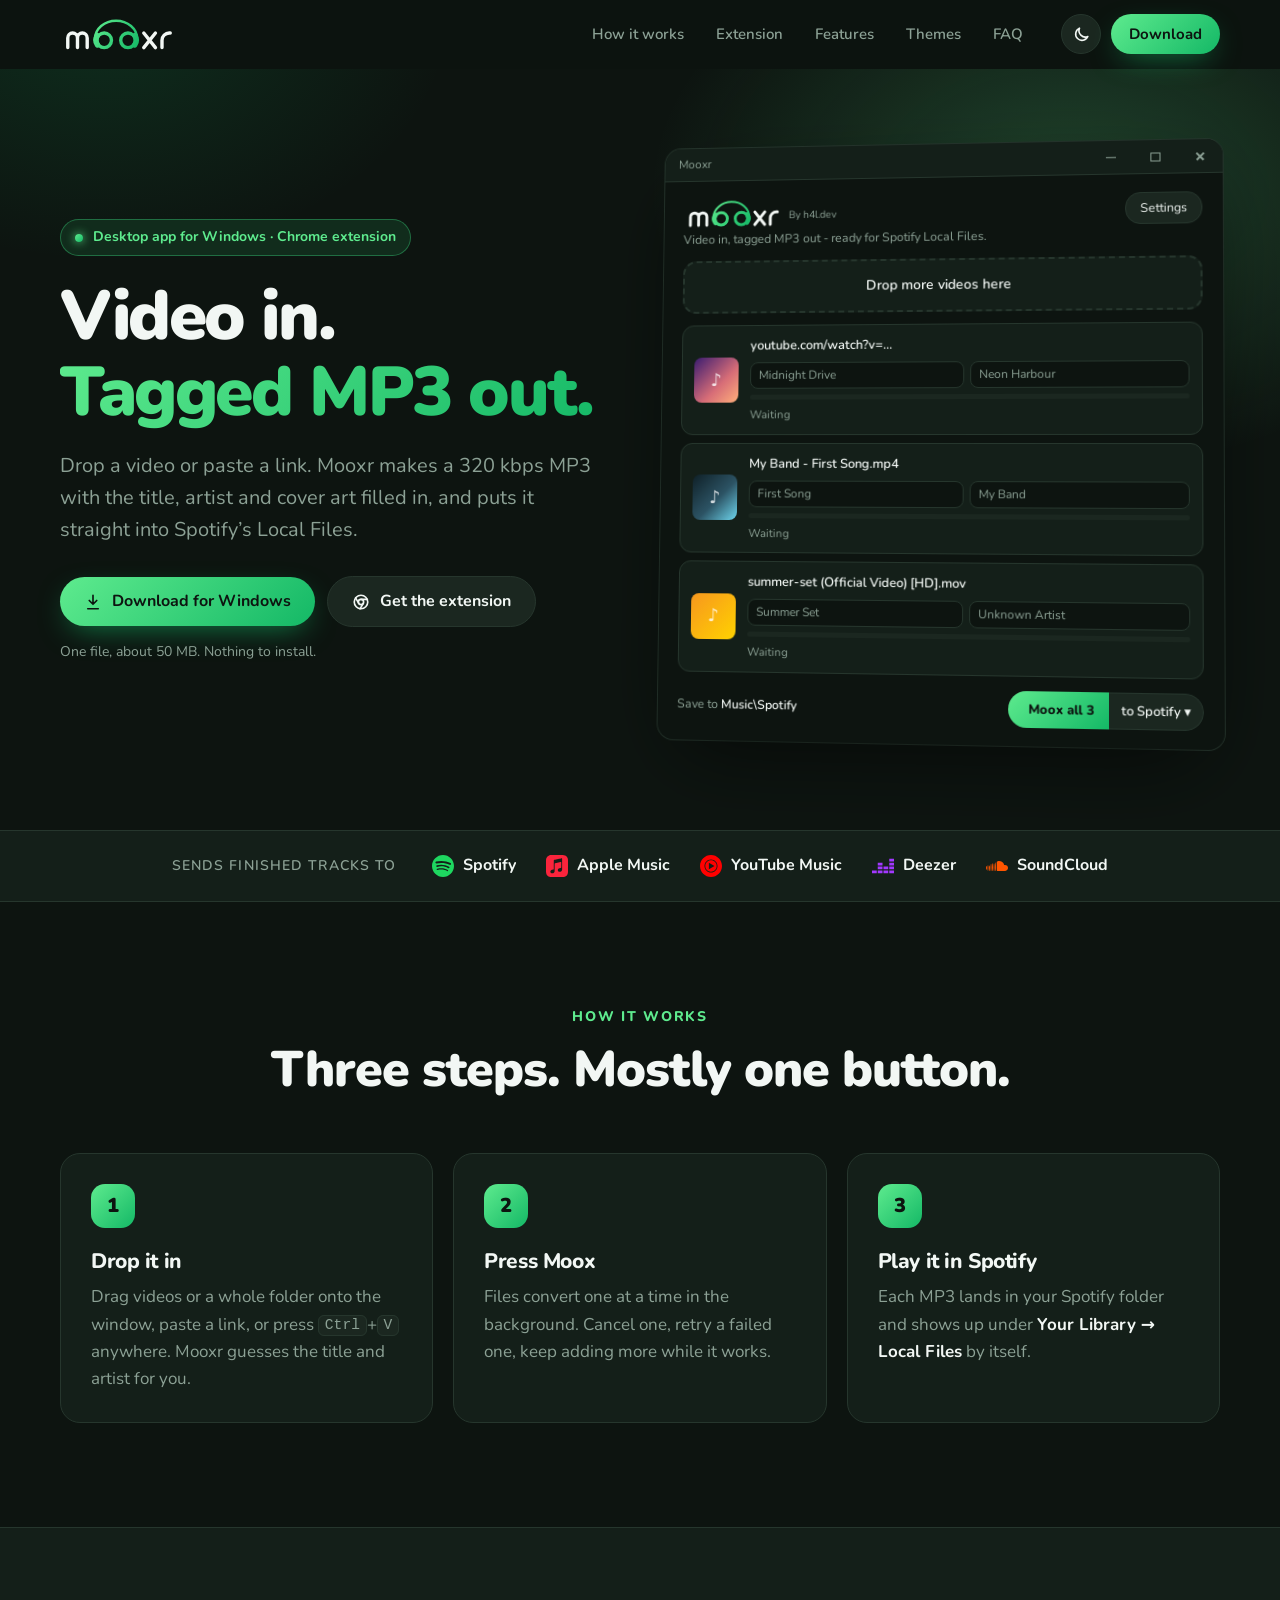
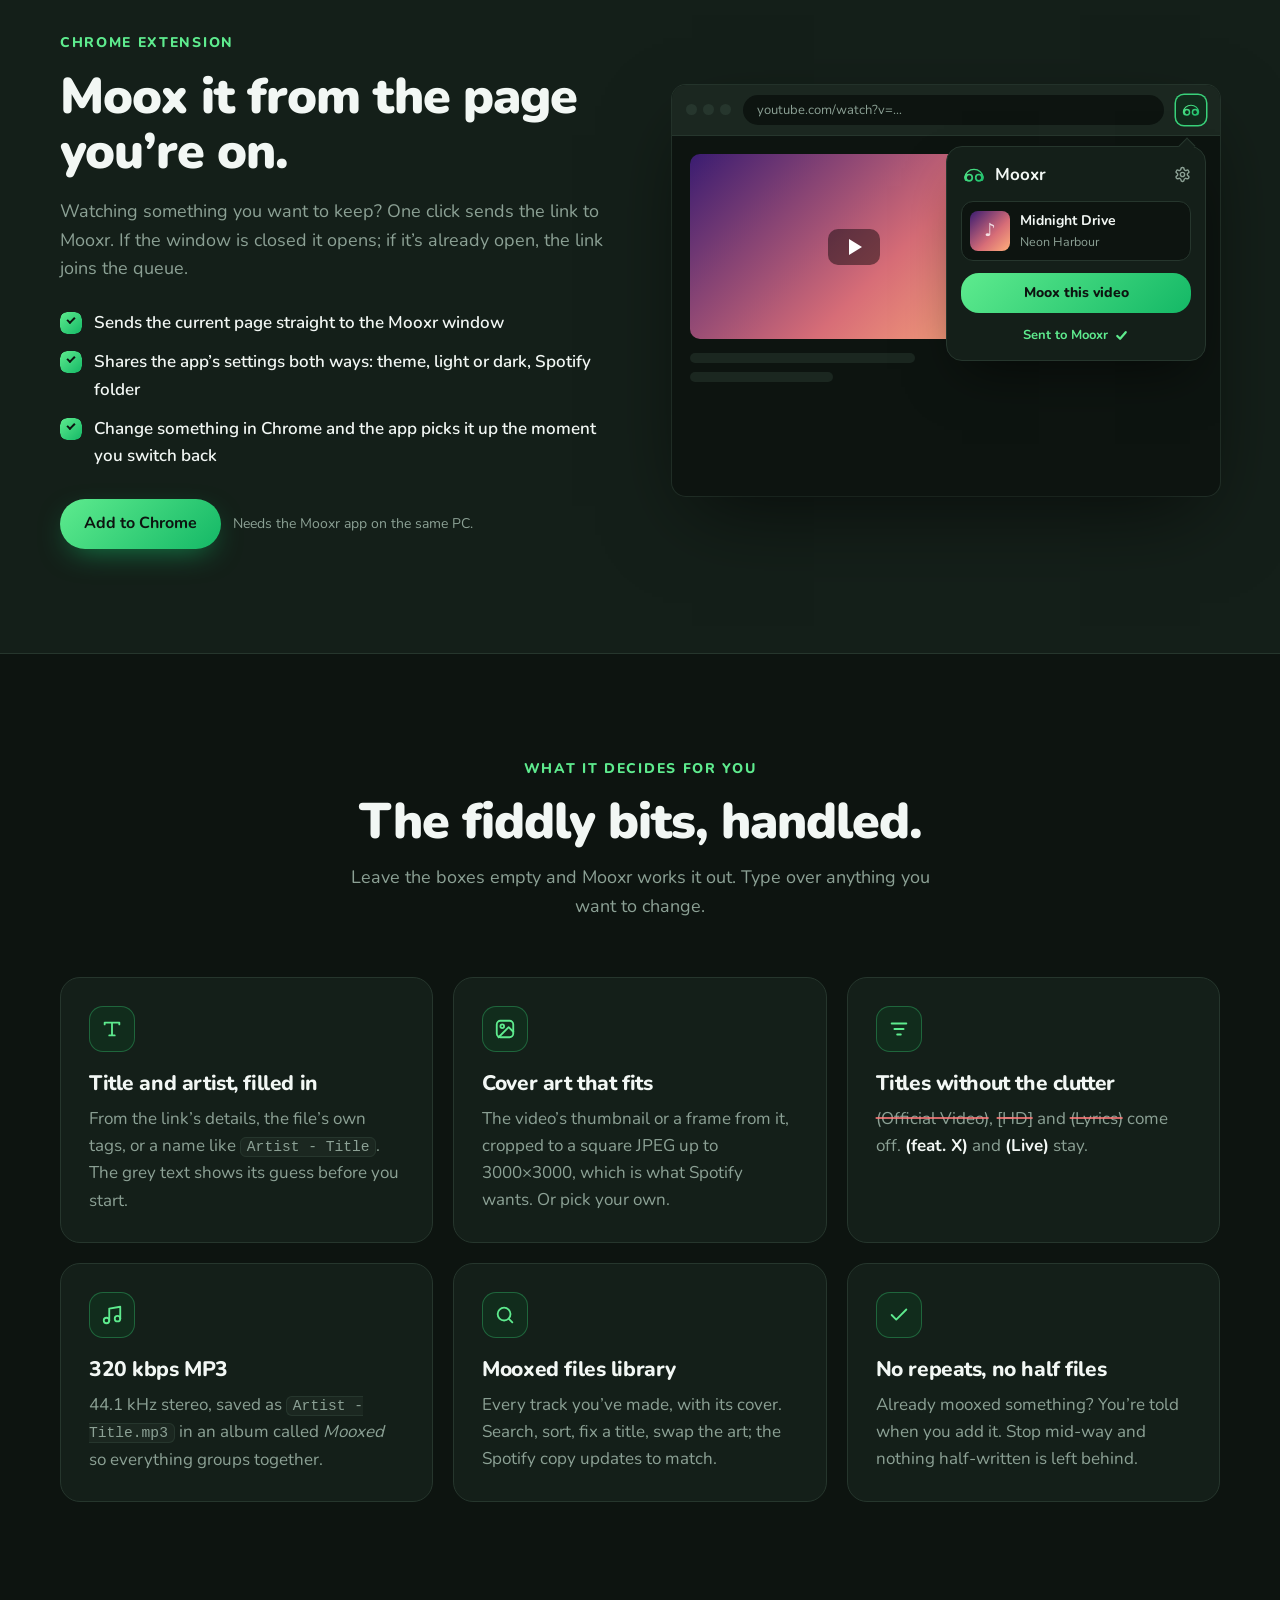
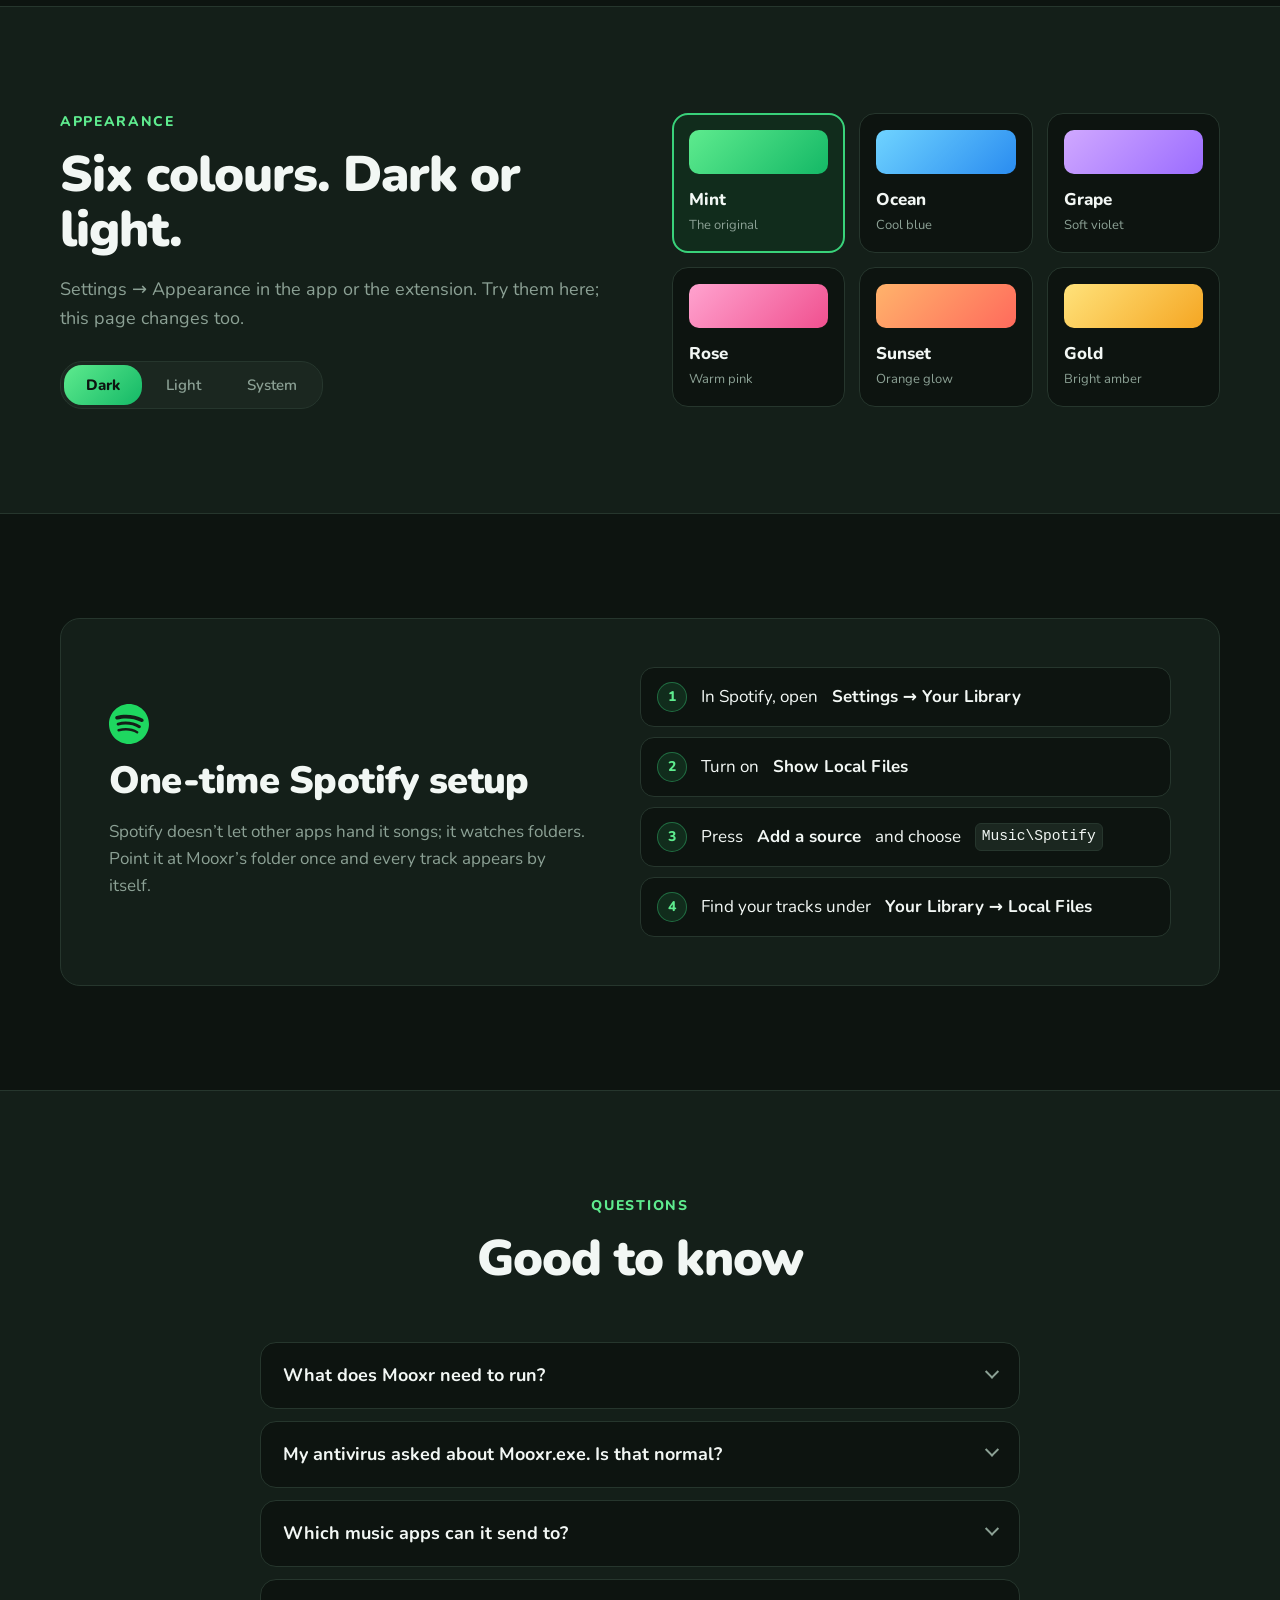
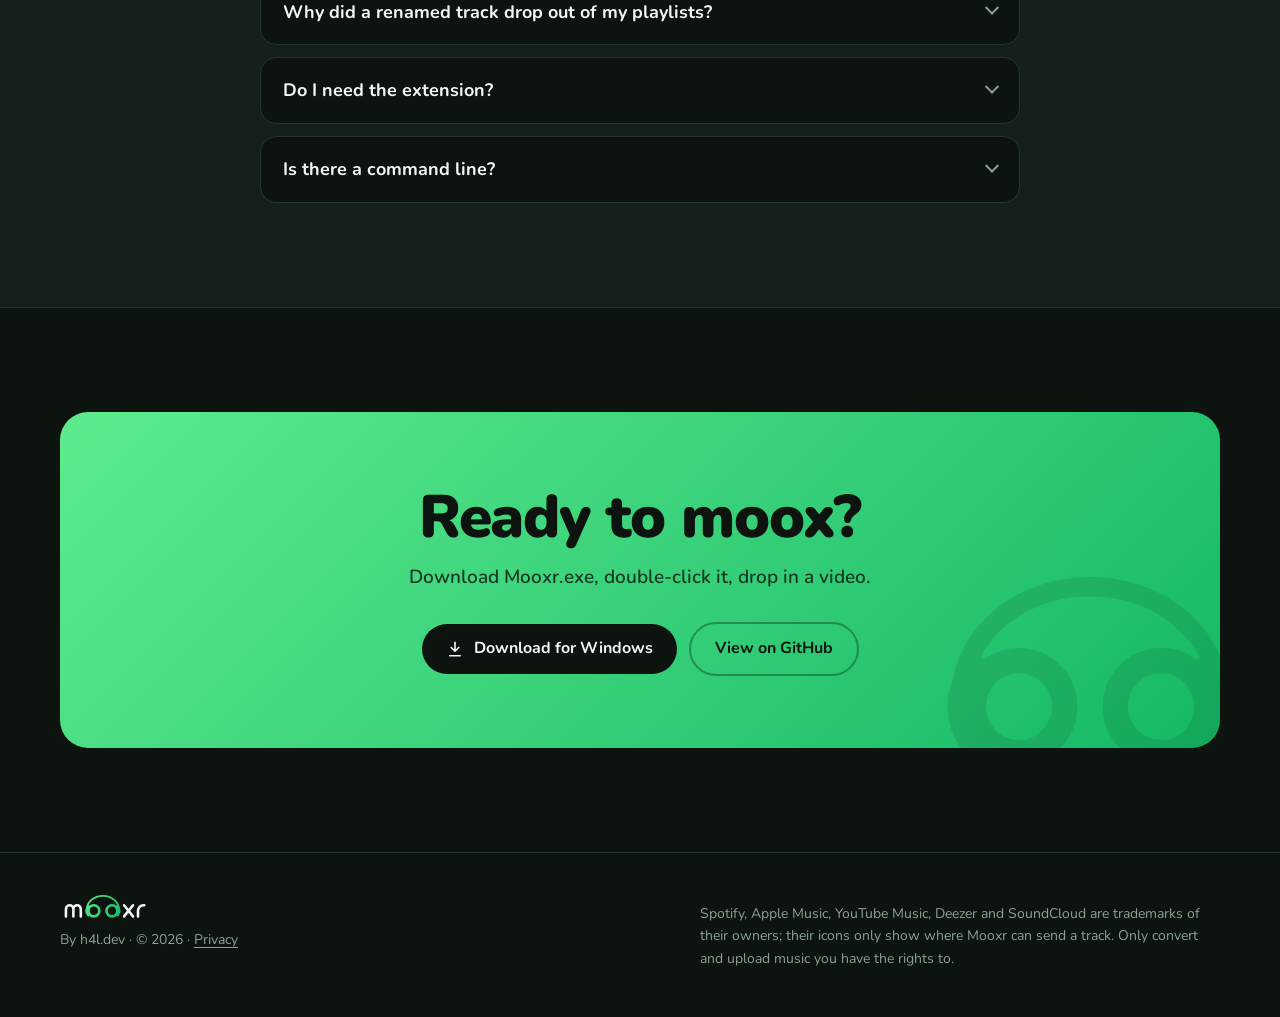
==== commit 88f88d22: "Add privacy policy page and animate the site logo New docs/privacy.html covers the app, the Chrome e" ====
--- a/docs/index.html
+++ b/docs/index.html
@@ -27,7 +27,7 @@
     <a class="brand" href="#top" aria-label="Mooxr home">
       <svg class="wordmark" viewBox="0 0 470 140" aria-hidden="true">
         <defs><linearGradient id="g-nav" x1="130" y1="0" x2="310" y2="130" gradientUnits="userSpaceOnUse"><stop offset="0" class="stop-from"/><stop offset="1" class="stop-to"/></linearGradient></defs>
-        <g transform="translate(12 6)"><g class="letters" fill="none" stroke-width="14" stroke-linecap="round" stroke-linejoin="round"><path d="M20 120V80a20 20 0 0 1 40 0v40M60 80a20 20 0 0 1 40 0v40"/><path d="M333 60l48 60M381 60l-48 60"/><path d="M408 120V90a30 30 0 0 1 30-30h4"/></g><g fill="none" stroke="url(#g-nav)" stroke-linecap="round"><path d="M132 88V84A87.0 74.82 0 0 1 306 84v4" stroke-width="10"/><circle cx="170" cy="90" r="30" stroke-width="14"/><circle cx="268" cy="90" r="30" stroke-width="14"/><path d="M142.1 109.5A34 34 0 0 1 142.1 70.5" stroke-width="22"/><path d="M295.9 70.5A34 34 0 0 1 295.9 109.5" stroke-width="22"/></g></g>
+        <g transform="translate(12 6)"><g class="letters" fill="none" stroke-width="14" stroke-linecap="round" stroke-linejoin="round"><path d="M20 120V80a20 20 0 0 1 40 0v40M60 80a20 20 0 0 1 40 0v40"/><path d="M333 60l48 60M381 60l-48 60"/><path d="M408 120V90a30 30 0 0 1 30-30h4"/></g><g class="phones" fill="none" stroke="url(#g-nav)" stroke-linecap="round"><path d="M132 88V84A87.0 74.82 0 0 1 306 84v4" stroke-width="10"/><g class="ear ear-l"><circle cx="170" cy="90" r="30" stroke-width="14"/><path d="M142.1 109.5A34 34 0 0 1 142.1 70.5" stroke-width="22"/></g><g class="ear ear-r"><circle cx="268" cy="90" r="30" stroke-width="14"/><path d="M295.9 70.5A34 34 0 0 1 295.9 109.5" stroke-width="22"/></g></g></g>
       </svg>
     </a>
     <nav class="nav-links" id="nav-links" aria-label="Main">
@@ -376,7 +376,7 @@
         <defs><linearGradient id="g-foot" x1="130" y1="0" x2="310" y2="130" gradientUnits="userSpaceOnUse"><stop offset="0" class="stop-from"/><stop offset="1" class="stop-to"/></linearGradient></defs>
         <g transform="translate(12 6)"><g class="letters" fill="none" stroke-width="14" stroke-linecap="round" stroke-linejoin="round"><path d="M20 120V80a20 20 0 0 1 40 0v40M60 80a20 20 0 0 1 40 0v40"/><path d="M333 60l48 60M381 60l-48 60"/><path d="M408 120V90a30 30 0 0 1 30-30h4"/></g><g fill="none" stroke="url(#g-foot)" stroke-linecap="round"><path d="M132 88V84A87.0 74.82 0 0 1 306 84v4" stroke-width="10"/><circle cx="170" cy="90" r="30" stroke-width="14"/><circle cx="268" cy="90" r="30" stroke-width="14"/><path d="M142.1 109.5A34 34 0 0 1 142.1 70.5" stroke-width="22"/><path d="M295.9 70.5A34 34 0 0 1 295.9 109.5" stroke-width="22"/></g></g>
       </svg>
-      <p class="muted">By h4l.dev · &copy; <span id="year">2026</span></p>
+      <p class="muted">By h4l.dev · &copy; <span id="year">2026</span> · <a href="privacy.html">Privacy</a></p>
     </div>
     <p class="legal muted">Spotify, Apple Music, YouTube Music, Deezer and SoundCloud are trademarks of their owners; their icons only show where Mooxr can send a track. Only convert and upload music you have the rights to.</p>
   </div>
--- a/docs/styles.css
+++ b/docs/styles.css
@@ -113,8 +113,27 @@
 .stop-from { stop-color: var(--from); }
 .stop-to { stop-color: var(--to); }
 .wordmark .letters { stroke: var(--text); transition: stroke .35s ease; }
-.wordmark { height: 34px; width: auto; }
+.wordmark { height: 34px; width: auto; overflow: visible; }
 .wordmark.sm { height: 26px; }
+
+/* Nav logo: on hover the headphones rock side to side, bob up at each end
+   and the ear cups thump on the beat (same as the app and extension).
+   Lengths inside the SVG are in its viewBox units (140 tall). */
+.brand .phones { transform-box: fill-box; transform-origin: 50% 80%; }
+.brand .ear { transform-box: fill-box; }
+.brand .ear-l { transform-origin: 53% 50%; }
+.brand .ear-r { transform-origin: 47% 50%; }
+.brand:hover .phones, .brand:focus-visible .phones { animation: groove .9s ease-in-out infinite; }
+.brand:hover .ear, .brand:focus-visible .ear { animation: thump .45s ease-out infinite; }
+@keyframes groove {
+  0%, 50%, 100% { transform: translateY(0) rotate(0deg); }
+  25% { transform: translateY(-5px) rotate(-6deg); }
+  75% { transform: translateY(-5px) rotate(6deg); }
+}
+@keyframes thump {
+  0% { transform: scale(1.1); }
+  30%, 100% { transform: scale(1); }
+}
 
 /* ---------- Buttons (pill shapes from the app) ---------- */
 .btn {
@@ -460,6 +479,33 @@
 .footer-inner { display: flex; justify-content: space-between; align-items: flex-start; gap: 32px; flex-wrap: wrap; }
 .footer-inner p { font-size: 14px; margin-top: 10px; }
 .legal { max-width: 520px; }
+.footer a { text-decoration: underline; text-underline-offset: 3px; }
+.footer a:hover { color: var(--strong); }
+
+/* Privacy policy page */
+.policy-hero { padding: 72px 0 8px; }
+.policy-hero h1 { font-size: clamp(38px, 5vw, 58px); font-weight: 900; letter-spacing: -.03em; margin: 14px 0 14px; }
+.policy { padding: 40px 0 104px; }
+.policy .summary { padding: 28px 30px; margin-bottom: 52px; }
+.policy .summary h2 { margin-bottom: 4px; }
+.policy .summary .ticks { margin-top: 18px; padding-left: 0; gap: 12px; }
+.policy section + section { margin-top: 48px; }
+.policy h2 { font-size: 26px; font-weight: 800; letter-spacing: -.015em; margin-bottom: 14px; }
+.policy h3 { font-size: 18px; font-weight: 800; margin: 26px 0 8px; }
+.policy p, .policy li { color: var(--muted); }
+.policy p + p, .policy p + ul, .policy ul + p { margin-top: 12px; }
+.policy b, .policy strong { color: var(--text); }
+.policy ul { padding-left: 22px; display: grid; gap: 8px; margin: 0; }
+.policy a:not(.btn) { color: var(--strong); text-decoration: underline; text-underline-offset: 3px; }
+.perms { display: grid; gap: 10px; margin-top: 16px; }
+.perm { display: grid; grid-template-columns: 170px 1fr; gap: 16px; padding: 14px 18px; border: 1px solid var(--border); border-radius: 14px; background: var(--surface); }
+.perm-name { display: flex; flex-wrap: wrap; gap: 6px; align-content: start; align-items: center; font-weight: 700; color: var(--text); }
+.perm p { margin: 0; }
+@media (max-width: 680px) {
+  .policy-hero { padding: 48px 0 4px; }
+  .policy .summary { padding: 22px; }
+  .perm { grid-template-columns: 1fr; gap: 6px; }
+}
 
 /* Scroll reveal (only when JS is running) */
 .js .reveal { opacity: 0; transform: translateY(18px); transition: opacity .7s ease, transform .7s ease, border-color .25s, background-color .35s; }
@@ -512,4 +558,5 @@
   html { scroll-behavior: auto; }
   *, *::before, *::after { transition-duration: .01ms !important; animation-duration: .01ms !important; }
   .js .reveal { opacity: 1; transform: none; }
-}
+  .brand .phones, .brand .ear { animation: none !important; }
+}
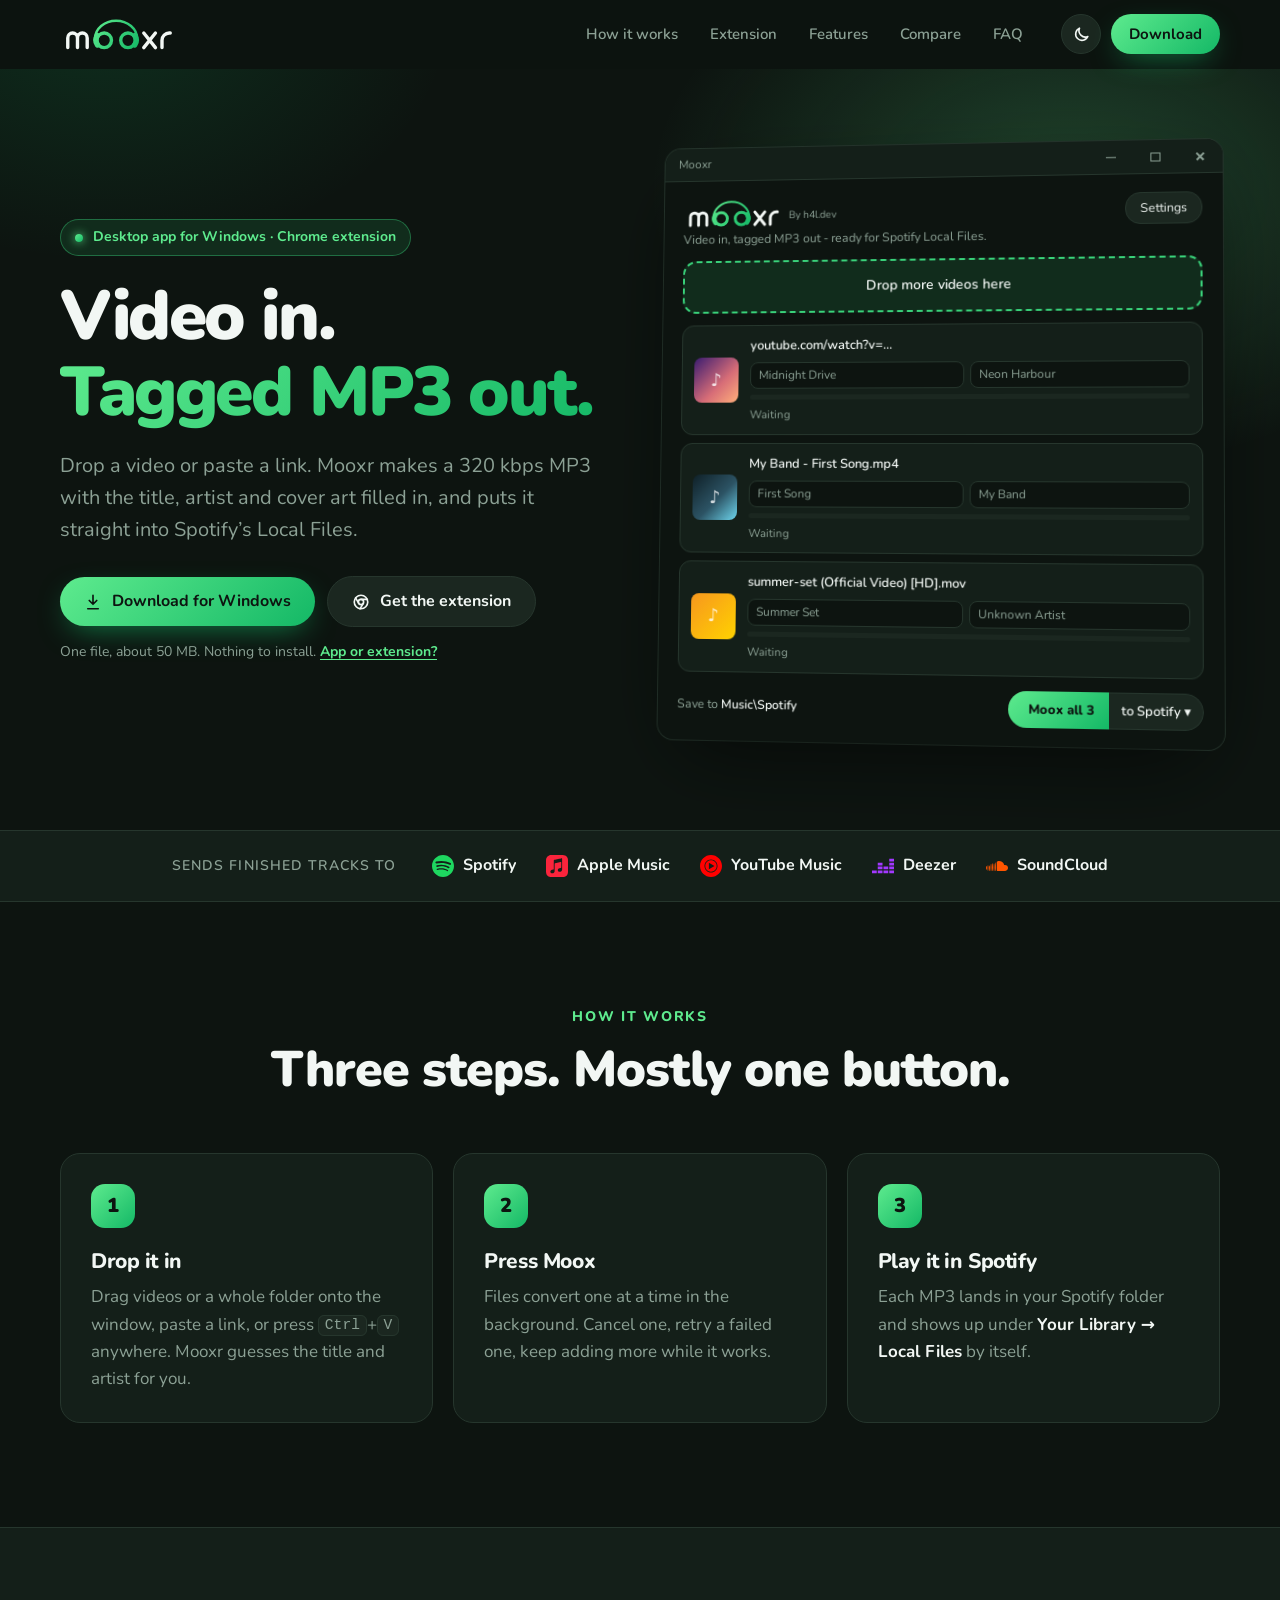
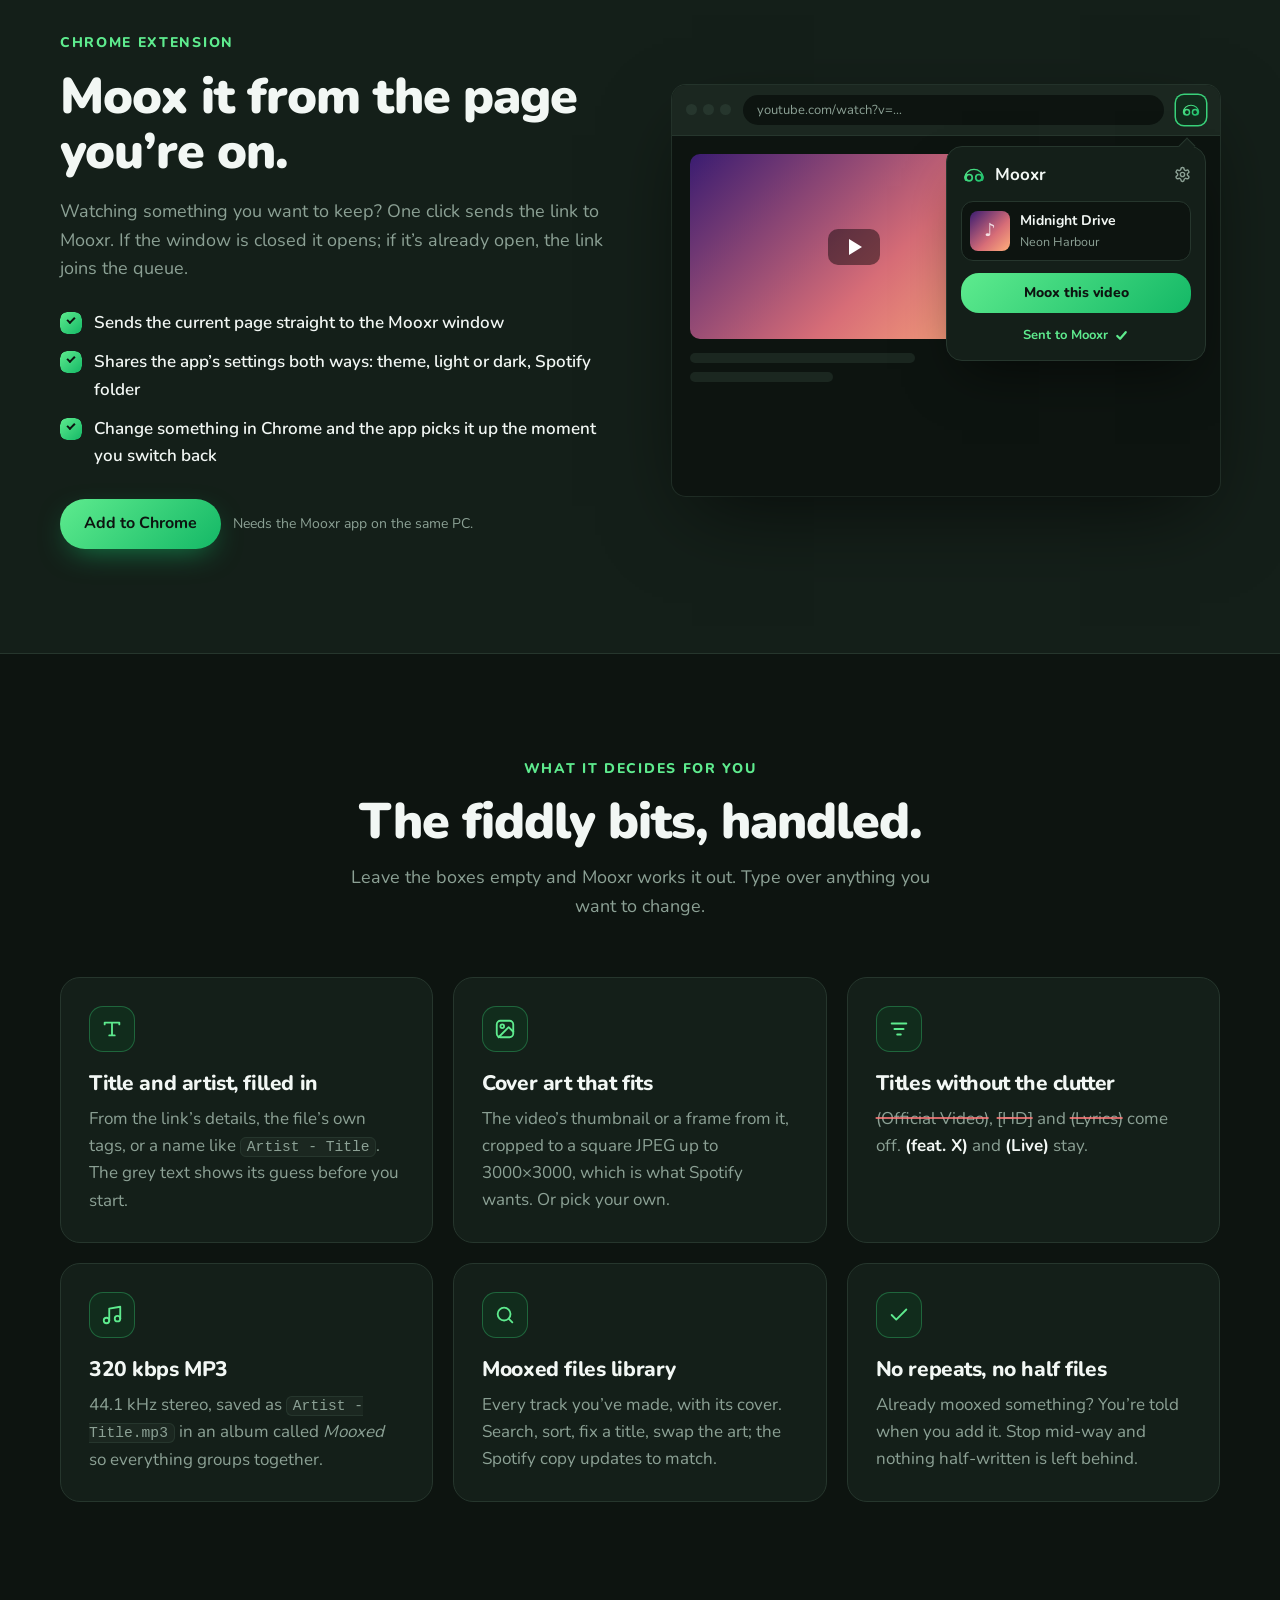
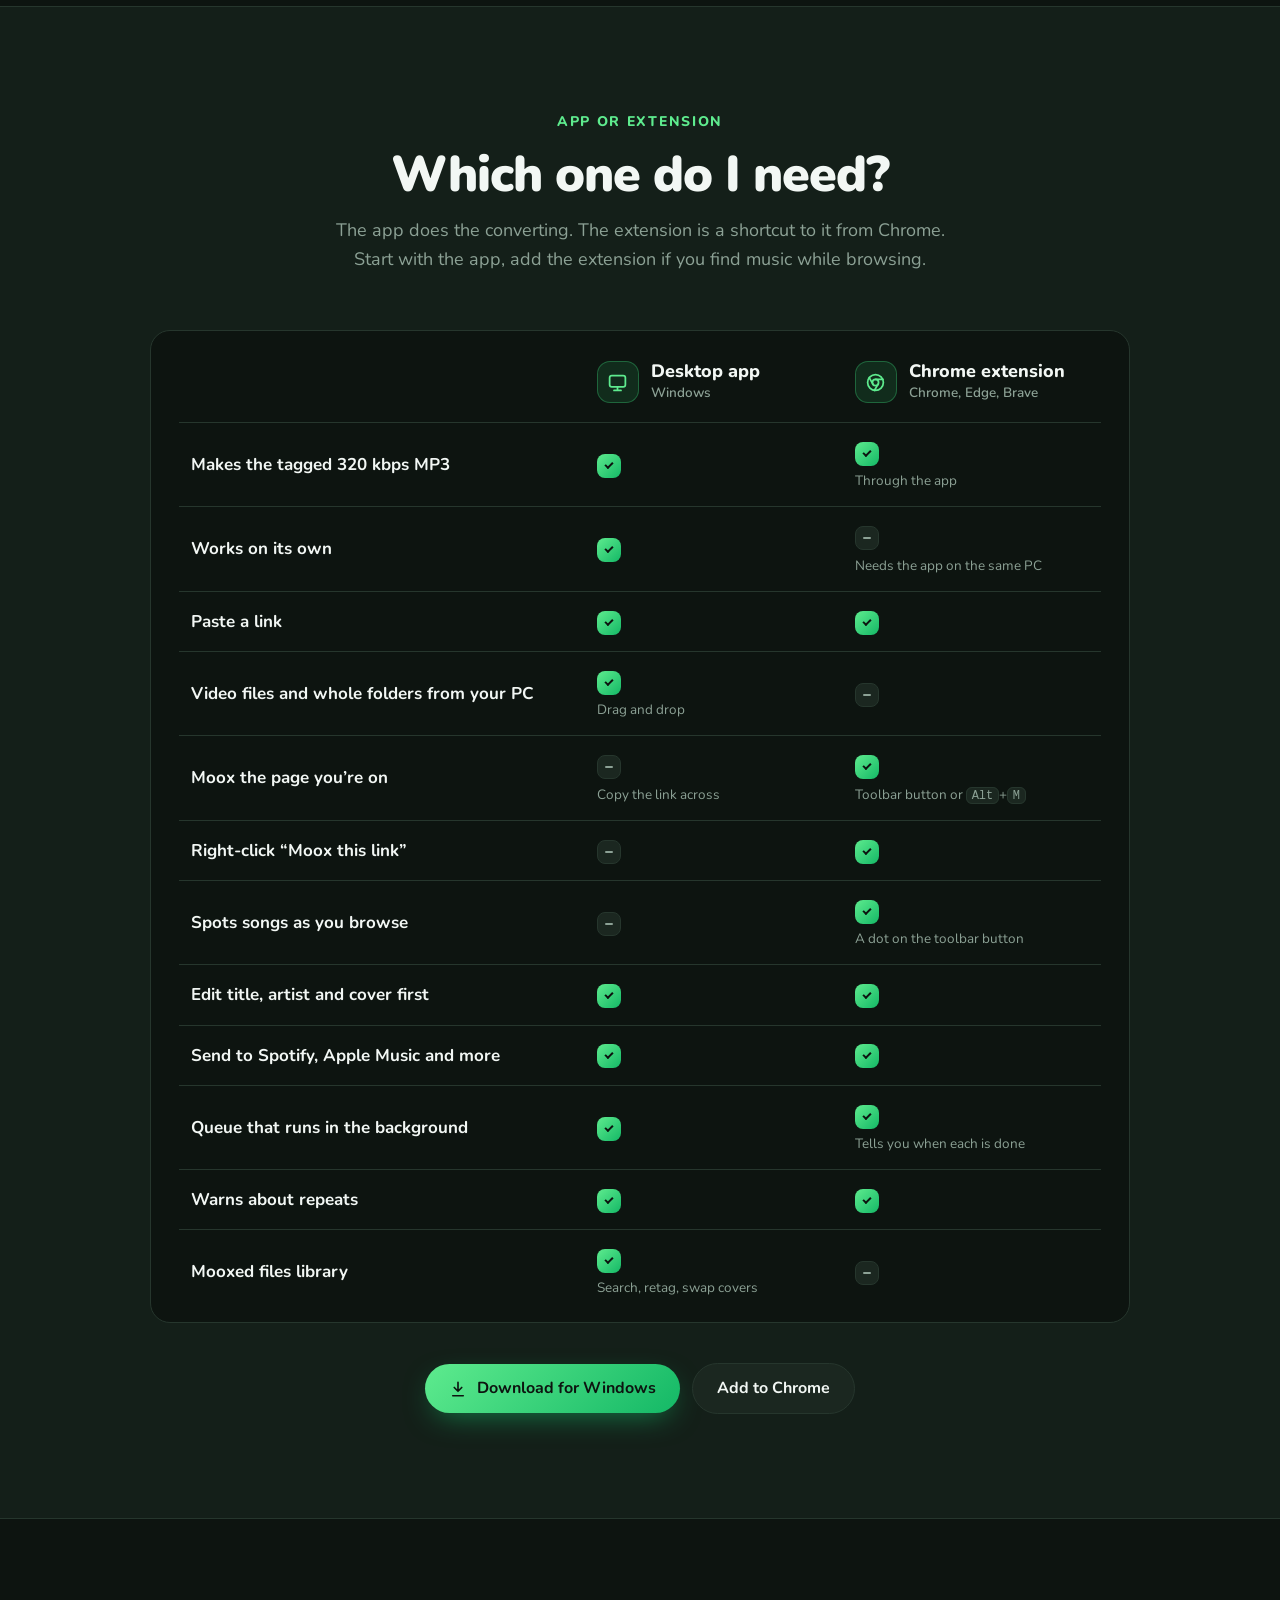
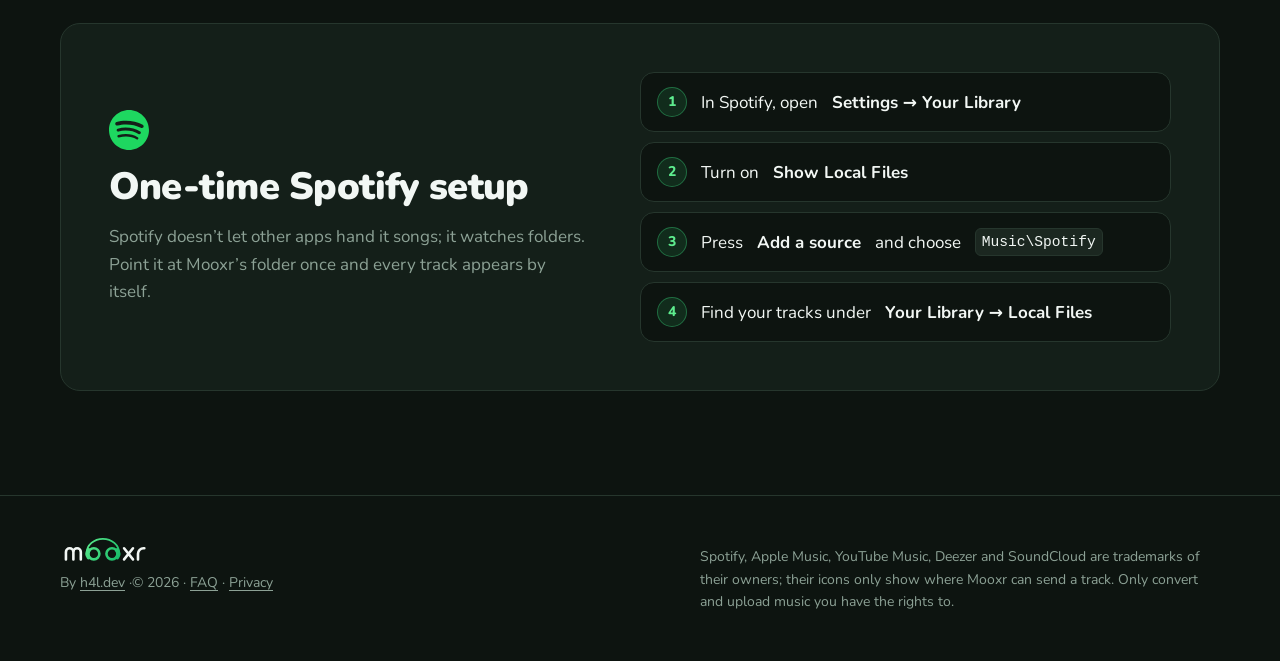
==== commit 1a0c7ca1: "Rework website: app vs extension comparison, FAQ page - Remove the Themes section and the site's col" ====
--- a/docs/index.html
+++ b/docs/index.html
@@ -1,5 +1,5 @@
 <!doctype html>
-<html lang="en" data-theme="mint" data-mode="dark">
+<html lang="en" data-mode="dark">
 <head>
   <meta charset="utf-8">
   <meta name="viewport" content="width=device-width, initial-scale=1">
@@ -12,8 +12,7 @@
   <script>
     // Apply the saved look before the page paints, so it never flashes.
     try {
-      var t = localStorage.getItem("mooxr-site-theme"), m = localStorage.getItem("mooxr-site-mode");
-      if (t) document.documentElement.dataset.theme = t;
+      var m = localStorage.getItem("mooxr-site-mode");
       if (m) document.documentElement.dataset.mode = m;
     } catch (e) {}
     document.documentElement.classList.add("js");
@@ -34,15 +33,15 @@
       <a href="#how">How it works</a>
       <a href="#extension">Extension</a>
       <a href="#features">Features</a>
-      <a href="#themes">Themes</a>
-      <a href="#faq">FAQ</a>
+      <a href="#compare">Compare</a>
+      <a href="faq.html">FAQ</a>
     </nav>
     <div class="nav-actions">
       <button class="icon-btn" id="mode-toggle" type="button" aria-label="Switch light or dark">
         <svg class="i-sun" viewBox="0 0 24 24" aria-hidden="true"><circle cx="12" cy="12" r="4"/><path d="M12 2v2M12 20v2M4.9 4.9l1.4 1.4M17.7 17.7l1.4 1.4M2 12h2M20 12h2M4.9 19.1l1.4-1.4M17.7 6.3l1.4-1.4"/></svg>
         <svg class="i-moon" viewBox="0 0 24 24" aria-hidden="true"><path d="M20 14.5A8 8 0 0 1 9.5 4a8 8 0 1 0 10.5 10.5z"/></svg>
       </button>
-      <a class="btn btn-primary btn-sm" href="#download">Download</a>
+      <a class="btn btn-primary btn-sm" href="https://github.com/h4l-git/Mooxr/releases/latest">Download</a>
       <button class="icon-btn menu-btn" id="menu-btn" type="button" aria-label="Menu" aria-expanded="false" aria-controls="nav-links">
         <svg viewBox="0 0 24 24" aria-hidden="true"><path d="M4 7h16M4 12h16M4 17h16"/></svg>
       </button>
@@ -70,7 +69,7 @@
           Get the extension
         </a>
       </div>
-      <p class="fine">One file, about 50&nbsp;MB. Nothing to install.</p>
+      <p class="fine">One file, about 50&nbsp;MB. Nothing to install. <a class="inline" href="#compare">App or extension?</a></p>
     </div>
 
     <!-- App window mock-up, animated by script.js -->
@@ -87,7 +86,7 @@
                 <defs><linearGradient id="g-mock" x1="130" y1="0" x2="310" y2="130" gradientUnits="userSpaceOnUse"><stop offset="0" class="stop-from"/><stop offset="1" class="stop-to"/></linearGradient></defs>
                 <g transform="translate(12 6)"><g class="letters" fill="none" stroke-width="14" stroke-linecap="round" stroke-linejoin="round"><path d="M20 120V80a20 20 0 0 1 40 0v40M60 80a20 20 0 0 1 40 0v40"/><path d="M333 60l48 60M381 60l-48 60"/><path d="M408 120V90a30 30 0 0 1 30-30h4"/></g><g fill="none" stroke="url(#g-mock)" stroke-linecap="round"><path d="M132 88V84A87.0 74.82 0 0 1 306 84v4" stroke-width="10"/><circle cx="170" cy="90" r="30" stroke-width="14"/><circle cx="268" cy="90" r="30" stroke-width="14"/><path d="M142.1 109.5A34 34 0 0 1 142.1 70.5" stroke-width="22"/><path d="M295.9 70.5A34 34 0 0 1 295.9 109.5" stroke-width="22"/></g></g>
               </svg>
-              <span class="byline">By h4l.dev</span>
+              <span class="byline">By <a href="https://h4l-git.github.io/">h4l.dev</a></span>
             </div>
             <div class="win-sub">Video in, tagged MP3 out - ready for Spotify Local Files.</div>
           </div>
@@ -269,26 +268,107 @@
   </div>
 </section>
 
-<!-- ============================== Themes ============================== -->
-<section class="section alt" id="themes">
-  <div class="wrap split">
-    <div class="split-copy reveal">
-      <p class="kicker">Appearance</p>
-      <h2>Six colours. Dark or light.</h2>
-      <p class="lede sm">Settings → Appearance in the app or the extension. Try them here; this page changes too.</p>
-      <div class="segment" role="radiogroup" aria-label="Mode">
-        <button type="button" role="radio" data-mode-btn="dark">Dark</button>
-        <button type="button" role="radio" data-mode-btn="light">Light</button>
-        <button type="button" role="radio" data-mode-btn="system">System</button>
-      </div>
-    </div>
-    <div class="swatches reveal" role="radiogroup" aria-label="Colour theme">
-      <button type="button" role="radio" class="swatch" data-theme-btn="mint"   style="--sf:#5EEB8E;--st:#14B866"><i></i><b>Mint</b><span>The original</span></button>
-      <button type="button" role="radio" class="swatch" data-theme-btn="ocean"  style="--sf:#6FD3FF;--st:#2A8CF0"><i></i><b>Ocean</b><span>Cool blue</span></button>
-      <button type="button" role="radio" class="swatch" data-theme-btn="grape"  style="--sf:#D0A8FF;--st:#9B6CFF"><i></i><b>Grape</b><span>Soft violet</span></button>
-      <button type="button" role="radio" class="swatch" data-theme-btn="rose"   style="--sf:#FFA3CF;--st:#F0508F"><i></i><b>Rose</b><span>Warm pink</span></button>
-      <button type="button" role="radio" class="swatch" data-theme-btn="sunset" style="--sf:#FFB36B;--st:#FF6A5C"><i></i><b>Sunset</b><span>Orange glow</span></button>
-      <button type="button" role="radio" class="swatch" data-theme-btn="gold"   style="--sf:#FFE27A;--st:#F5A623"><i></i><b>Gold</b><span>Bright amber</span></button>
+<!-- ============================== App vs extension ============================== -->
+<section class="section alt" id="compare">
+  <div class="wrap">
+    <div class="section-head reveal">
+      <p class="kicker">App or extension</p>
+      <h2>Which one do I need?</h2>
+      <p class="lede sm center">The app does the converting. The extension is a shortcut to it from Chrome. Start with the app, add the extension if you find music while browsing.</p>
+    </div>
+
+    <div class="compare card reveal">
+      <table>
+        <colgroup><col class="c-what"><col><col></colgroup>
+        <thead>
+          <tr>
+            <th scope="col"><span class="sr">Feature</span></th>
+            <th scope="col">
+              <span class="c-head">
+                <span class="c-icon"><svg viewBox="0 0 24 24" aria-hidden="true"><rect x="3" y="4" width="18" height="13" rx="2.5"/><path d="M8 21h8M12 17v4"/></svg></span>
+                <span><b>Desktop app</b><small>Windows</small></span>
+              </span>
+            </th>
+            <th scope="col">
+              <span class="c-head">
+                <span class="c-icon"><svg viewBox="0 0 24 24" aria-hidden="true"><circle cx="12" cy="12" r="9"/><circle cx="12" cy="12" r="3.5"/><path d="M12 8.5h8.5M9 13.8L4.8 6.4M15 13.8l-4.3 7.4"/></svg></span>
+                <span><b>Chrome extension</b><small>Chrome, Edge, Brave</small></span>
+              </span>
+            </th>
+          </tr>
+        </thead>
+        <tbody>
+          <tr>
+            <th scope="row">Makes the tagged 320&nbsp;kbps MP3</th>
+            <td><span class="yes"><span class="sr">Yes</span></span></td>
+            <td><span class="yes"><span class="sr">Yes</span></span><small>Through the app</small></td>
+          </tr>
+          <tr>
+            <th scope="row">Works on its own</th>
+            <td><span class="yes"><span class="sr">Yes</span></span></td>
+            <td><span class="no"><span class="sr">No</span></span><small>Needs the app on the same PC</small></td>
+          </tr>
+          <tr>
+            <th scope="row">Paste a link</th>
+            <td><span class="yes"><span class="sr">Yes</span></span></td>
+            <td><span class="yes"><span class="sr">Yes</span></span></td>
+          </tr>
+          <tr>
+            <th scope="row">Video files and whole folders from your PC</th>
+            <td><span class="yes"><span class="sr">Yes</span></span><small>Drag and drop</small></td>
+            <td><span class="no"><span class="sr">No</span></span></td>
+          </tr>
+          <tr>
+            <th scope="row">Moox the page you&rsquo;re on</th>
+            <td><span class="no"><span class="sr">No</span></span><small>Copy the link across</small></td>
+            <td><span class="yes"><span class="sr">Yes</span></span><small>Toolbar button or <kbd>Alt</kbd>+<kbd>M</kbd></small></td>
+          </tr>
+          <tr>
+            <th scope="row">Right-click &ldquo;Moox this link&rdquo;</th>
+            <td><span class="no"><span class="sr">No</span></span></td>
+            <td><span class="yes"><span class="sr">Yes</span></span></td>
+          </tr>
+          <tr>
+            <th scope="row">Spots songs as you browse</th>
+            <td><span class="no"><span class="sr">No</span></span></td>
+            <td><span class="yes"><span class="sr">Yes</span></span><small>A dot on the toolbar button</small></td>
+          </tr>
+          <tr>
+            <th scope="row">Edit title, artist and cover first</th>
+            <td><span class="yes"><span class="sr">Yes</span></span></td>
+            <td><span class="yes"><span class="sr">Yes</span></span></td>
+          </tr>
+          <tr>
+            <th scope="row">Send to Spotify, Apple Music and more</th>
+            <td><span class="yes"><span class="sr">Yes</span></span></td>
+            <td><span class="yes"><span class="sr">Yes</span></span></td>
+          </tr>
+          <tr>
+            <th scope="row">Queue that runs in the background</th>
+            <td><span class="yes"><span class="sr">Yes</span></span></td>
+            <td><span class="yes"><span class="sr">Yes</span></span><small>Tells you when each is done</small></td>
+          </tr>
+          <tr>
+            <th scope="row">Warns about repeats</th>
+            <td><span class="yes"><span class="sr">Yes</span></span></td>
+            <td><span class="yes"><span class="sr">Yes</span></span></td>
+          </tr>
+          <tr>
+            <th scope="row">Mooxed files library</th>
+            <td><span class="yes"><span class="sr">Yes</span></span><small>Search, retag, swap covers</small></td>
+            <td><span class="no"><span class="sr">No</span></span></td>
+          </tr>
+        </tbody>
+      </table>
+    </div>
+
+    <div class="cta-row center reveal">
+      <a class="btn btn-primary" href="https://github.com/h4l-git/Mooxr/releases/latest">
+        <svg viewBox="0 0 24 24" aria-hidden="true"><path d="M12 3v12m0 0l-5-5m5 5l5-5M5 21h14"/></svg>
+        Download for Windows
+      </a>
+      <!-- TODO: swap in the Chrome Web Store link once it's listed -->
+      <a class="btn" href="https://github.com/h4l-git/Mooxr">Add to Chrome</a>
     </div>
   </div>
 </section>
@@ -312,60 +392,6 @@
   </div>
 </section>
 
-<!-- ============================== FAQ ============================== -->
-<section class="section alt" id="faq">
-  <div class="wrap narrow">
-    <div class="section-head reveal">
-      <p class="kicker">Questions</p>
-      <h2>Good to know</h2>
-    </div>
-    <div class="faq">
-      <details class="reveal">
-        <summary>What does Mooxr need to run?</summary>
-        <p>A Windows PC. Mooxr.exe has everything packed inside. The first time you open it, it offers to fetch FFmpeg (the tool that does the converting, about 115&nbsp;MB) and checks the download before using it.</p>
-      </details>
-      <details class="reveal">
-        <summary>My antivirus asked about Mooxr.exe. Is that normal?</summary>
-        <p>Some antivirus tools are wary of new, unsigned programs and ask before running them. The first launch also takes a few seconds while Windows unpacks the file.</p>
-      </details>
-      <details class="reveal">
-        <summary>Which music apps can it send to?</summary>
-        <p>Spotify and Apple Music pick tracks up from a folder automatically. YouTube Music, Deezer and SoundCloud only take uploads on their websites, so Mooxr opens the upload page and shows you the file to drag in. Tidal and Amazon Music don&rsquo;t accept your own files.</p>
-      </details>
-      <details class="reveal">
-        <summary>Why did a renamed track drop out of my playlists?</summary>
-        <p>Spotify recognises a local file by its title, artist, album and length. Change the title or artist and it&rsquo;s a new song to Spotify, so add it again. Mooxr warns you before you save. A new cover is fine.</p>
-      </details>
-      <details class="reveal">
-        <summary>Do I need the extension?</summary>
-        <p>No. The app works on its own with files and pasted links. The extension just saves you copying the link across.</p>
-      </details>
-      <details class="reveal">
-        <summary>Is there a command line?</summary>
-        <p>Yes: <code>python -m mooxr "My Band - First Song.mp4"</code>. Add <code>--title</code>, <code>--artist</code> or <code>--out</code> as needed. It can be used from Python code too.</p>
-      </details>
-    </div>
-  </div>
-</section>
-
-<!-- ============================== Download ============================== -->
-<section class="section" id="download">
-  <div class="wrap">
-    <div class="cta-band reveal">
-      <svg class="cta-mark" viewBox="0 0 256 256" aria-hidden="true"><g fill="none" stroke="currentColor" stroke-linecap="round"><path d="M41 152V148A87.0 74.82 0 0 1 215 148v4" stroke-width="13"/><circle cx="80" cy="154" r="31" stroke-width="17"/><circle cx="176" cy="154" r="31" stroke-width="17"/><path d="M51.3 174.1A35 35 0 0 1 51.3 133.9" stroke-width="26"/><path d="M204.7 133.9A35 35 0 0 1 204.7 174.1" stroke-width="26"/></g></svg>
-      <h2>Ready to moox?</h2>
-      <p>Download Mooxr.exe, double-click it, drop in a video.</p>
-      <div class="cta-row center">
-        <a class="btn btn-ink" href="https://github.com/h4l-git/Mooxr/releases/latest">
-          <svg viewBox="0 0 24 24" aria-hidden="true"><path d="M12 3v12m0 0l-5-5m5 5l5-5M5 21h14"/></svg>
-          Download for Windows
-        </a>
-        <a class="btn btn-ghost-ink" href="https://github.com/h4l-git/Mooxr">View on GitHub</a>
-      </div>
-    </div>
-  </div>
-</section>
-
 </main>
 
 <!-- ============================== Footer ============================== -->
@@ -376,7 +402,7 @@
         <defs><linearGradient id="g-foot" x1="130" y1="0" x2="310" y2="130" gradientUnits="userSpaceOnUse"><stop offset="0" class="stop-from"/><stop offset="1" class="stop-to"/></linearGradient></defs>
         <g transform="translate(12 6)"><g class="letters" fill="none" stroke-width="14" stroke-linecap="round" stroke-linejoin="round"><path d="M20 120V80a20 20 0 0 1 40 0v40M60 80a20 20 0 0 1 40 0v40"/><path d="M333 60l48 60M381 60l-48 60"/><path d="M408 120V90a30 30 0 0 1 30-30h4"/></g><g fill="none" stroke="url(#g-foot)" stroke-linecap="round"><path d="M132 88V84A87.0 74.82 0 0 1 306 84v4" stroke-width="10"/><circle cx="170" cy="90" r="30" stroke-width="14"/><circle cx="268" cy="90" r="30" stroke-width="14"/><path d="M142.1 109.5A34 34 0 0 1 142.1 70.5" stroke-width="22"/><path d="M295.9 70.5A34 34 0 0 1 295.9 109.5" stroke-width="22"/></g></g>
       </svg>
-      <p class="muted">By h4l.dev · &copy; <span id="year">2026</span> · <a href="privacy.html">Privacy</a></p>
+      <p class="muted">By <a href="https://h4l-git.github.io/">h4l.dev</a> ·&copy; <span id="year">2026</span> · <a href="faq.html">FAQ</a> · <a href="privacy.html">Privacy</a></p>
     </div>
     <p class="legal muted">Spotify, Apple Music, YouTube Music, Deezer and SoundCloud are trademarks of their owners; their icons only show where Mooxr can send a track. Only convert and upload music you have the rights to.</p>
   </div>
--- a/docs/styles.css
+++ b/docs/styles.css
@@ -1,5 +1,5 @@
-/* Mooxr website. Colours follow mooxr/theme.py: a theme is a hue plus a
-   gradient, and every surface colour is derived from those. */
+/* Mooxr website. Colours follow the Mint theme in mooxr/theme.py: a hue plus
+   a gradient, and every surface colour is derived from those. */
 
 @font-face {
   font-family: "Nunito";
@@ -8,13 +8,8 @@
   font-display: swap;
 }
 
-/* ---------- Themes (same values as THEMES in theme.py) ---------- */
-:root, [data-theme="mint"] { --h: 145; --from: #5EEB8E; --to: #14B866; }
-[data-theme="ocean"]  { --h: 210; --from: #6FD3FF; --to: #2A8CF0; }
-[data-theme="grape"]  { --h: 265; --from: #D0A8FF; --to: #9B6CFF; }
-[data-theme="rose"]   { --h: 335; --from: #FFA3CF; --to: #F0508F; }
-[data-theme="sunset"] { --h: 15;  --from: #FFB36B; --to: #FF6A5C; }
-[data-theme="gold"]   { --h: 42;  --from: #FFE27A; --to: #F5A623; }
+/* ---------- Mint (same values as THEMES["mint"] in theme.py) ---------- */
+:root { --h: 145; --from: #5EEB8E; --to: #14B866; }
 
 /* ---------- Dark (default) ---------- */
 :root {
@@ -103,6 +98,8 @@
 .wrap { width: min(1160px, 100% - 32px); margin-inline: auto; }
 .wrap.narrow { width: min(760px, 100% - 32px); }
 .muted { color: var(--muted); }
+.sr { position: absolute; width: 1px; height: 1px; overflow: hidden; clip: rect(0 0 0 0); white-space: nowrap; }
+a.inline { color: var(--strong); font-weight: 700; text-decoration: underline; text-underline-offset: 3px; }
 .grad-text {
   background: var(--grad);
   -webkit-background-clip: text; background-clip: text;
@@ -154,10 +151,6 @@
 }
 .btn-primary:hover { color: var(--ink); filter: brightness(1.08); transform: translateY(-1px); }
 .btn-sm { padding: 8px 18px; font-size: 15px; }
-.btn-ink { background: var(--ink); color: #F2F7F3; border: none; }
-.btn-ink:hover { color: var(--from); transform: translateY(-1px); }
-.btn-ghost-ink { background: transparent; color: var(--ink); border: 2px solid color-mix(in srgb, var(--ink) 35%, transparent); }
-.btn-ghost-ink:hover { color: var(--ink); border-color: var(--ink); }
 
 .icon-btn {
   display: inline-grid; place-items: center;
@@ -250,6 +243,7 @@
 .win-brand { display: flex; align-items: flex-end; gap: 8px; }
 .win-brand .wordmark { height: 30px; }
 .byline { font-size: 10.5px; color: var(--muted); padding-bottom: 3px; }
+.byline a:hover { color: var(--text); text-decoration: underline; text-underline-offset: 2px; }
 .win-sub { color: var(--muted); font-size: 12.5px; margin-top: 2px; }
 .pill-btn {
   padding: 5px 14px; border-radius: 15px;
@@ -402,32 +396,35 @@
 .f-icon svg { width: 22px; height: 22px; fill: none; stroke: currentColor; stroke-width: 2; stroke-linecap: round; stroke-linejoin: round; }
 .feature s { color: var(--muted); text-decoration-color: color-mix(in srgb, #FF7B7B 80%, transparent); text-decoration-thickness: 2px; }
 
-/* Themes */
-.segment {
-  display: inline-flex; gap: 2px; padding: 3px; margin-top: 28px;
-  background: var(--raised); border: 1px solid var(--border); border-radius: 22px;
-}
-.segment button {
-  font: inherit; font-size: 15px; font-weight: 600; cursor: pointer;
-  padding: 8px 22px; border: none; border-radius: 18px;
-  background: transparent; color: var(--muted);
-  transition: color .2s;
-}
-.segment button:hover { color: var(--text); }
-.segment button[aria-checked="true"] { background: var(--grad); color: var(--ink); font-weight: 800; }
-.swatches { display: grid; grid-template-columns: repeat(3, 1fr); gap: 14px; }
-.swatch {
-  font: inherit; color: var(--text); text-align: left; cursor: pointer;
-  display: grid; gap: 2px;
-  padding: 16px; border-radius: 16px;
-  background: var(--bg); border: 1px solid var(--border);
-  transition: border-color .2s, transform .2s, background-color .35s;
-}
-.swatch:hover { border-color: var(--accent); transform: translateY(-2px); }
-.swatch[aria-checked="true"] { background: var(--drop); border: 2px solid var(--accent); padding: 15px; }
-.swatch i { display: block; height: 44px; border-radius: 10px; margin-bottom: 10px; background: linear-gradient(135deg, var(--sf), var(--st)); }
-.swatch b { font-weight: 800; }
-.swatch span { font-size: 13px; color: var(--muted); }
+/* App vs extension */
+.compare { padding: 8px 28px; overflow: hidden; max-width: 980px; margin-inline: auto; }
+.compare table { width: 100%; border-collapse: collapse; table-layout: fixed; }
+.compare col.c-what { width: 44%; }
+.compare th, .compare td { padding: 16px 12px; text-align: left; vertical-align: middle; border-bottom: 1px solid var(--border); }
+.compare tbody tr:last-child th, .compare tbody tr:last-child td { border-bottom: none; }
+.compare tbody th { font-weight: 700; }
+.compare td small { display: block; margin-top: 6px; color: var(--muted); font-size: 13.5px; line-height: 1.35; }
+.compare td small kbd { font-size: 12px; }
+.compare thead th { padding-block: 22px 18px; vertical-align: top; }
+.c-head { display: flex; align-items: center; gap: 12px; }
+.c-head b { display: block; font-size: 18px; font-weight: 800; line-height: 1.2; }
+.c-head small { display: block; color: var(--muted); font-size: 13.5px; font-weight: 600; }
+.c-icon {
+  flex: none; display: grid; place-items: center;
+  width: 42px; height: 42px; border-radius: 13px;
+  background: var(--drop); color: var(--strong);
+  border: 1px solid color-mix(in srgb, var(--accent) 35%, transparent);
+}
+.c-icon svg { width: 21px; height: 21px; fill: none; stroke: currentColor; stroke-width: 2; stroke-linecap: round; stroke-linejoin: round; }
+.yes, .no { position: relative; display: inline-block; width: 24px; height: 24px; border-radius: 8px; vertical-align: middle; }
+.yes { background: var(--grad); }
+.yes::after {
+  content: ""; position: absolute; left: 8px; top: 8px; width: 8px; height: 5px;
+  border-left: 2.4px solid var(--ink); border-bottom: 2.4px solid var(--ink); transform: rotate(-45deg);
+}
+.no { background: var(--raised); border: 1px solid var(--border); }
+.no::after { content: ""; position: absolute; left: 7px; right: 7px; top: 50%; height: 2.2px; margin-top: -1.1px; border-radius: 2px; background: var(--muted); }
+#compare .cta-row { margin-top: 40px; }
 
 /* Spotify setup */
 .setup { display: grid; grid-template-columns: 1fr 1.1fr; gap: 48px; padding: 48px; align-items: center; }
@@ -448,7 +445,7 @@
 
 /* FAQ */
 .faq { display: grid; gap: 12px; }
-.faq details { background: var(--bg); border: 1px solid var(--border); border-radius: 16px; transition: border-color .2s; }
+.faq details { background: var(--surface); border: 1px solid var(--border); border-radius: 16px; transition: border-color .2s; }
 .faq details[open] { border-color: color-mix(in srgb, var(--accent) 50%, var(--border)); }
 .faq summary {
   list-style: none; cursor: pointer;
@@ -463,16 +460,12 @@
 }
 .faq details[open] summary::after { transform: rotate(-135deg) translate(-3px, -3px); border-color: var(--strong); }
 .faq details p { padding: 0 22px 20px; color: var(--muted); }
-
-/* CTA band */
-.cta-band {
-  position: relative; overflow: hidden; text-align: center;
-  background: var(--grad); color: var(--ink);
-  border-radius: 28px; padding: 72px 24px;
-}
-.cta-band h2 { font-size: clamp(36px, 5vw, 60px); }
-.cta-band p { font-size: 19px; margin-top: 12px; opacity: .8; font-weight: 600; }
-.cta-mark { position: absolute; width: 380px; right: -60px; bottom: -110px; color: var(--ink); opacity: .1; pointer-events: none; }
+.faq details a { color: var(--strong); text-decoration: underline; text-underline-offset: 3px; }
+.faq-page { padding: 40px 0 104px; }
+.faq-group + .faq-group { margin-top: 56px; }
+.faq-group h2 { font-size: 22px; font-weight: 800; letter-spacing: -.015em; margin-bottom: 16px; }
+.faq-more { margin-top: 56px; color: var(--muted); text-align: center; }
+.faq-more a { color: var(--strong); font-weight: 700; text-decoration: underline; text-underline-offset: 3px; }
 
 /* Footer */
 .footer { border-top: 1px solid var(--border); padding: 40px 0 48px; }
@@ -482,28 +475,31 @@
 .footer a { text-decoration: underline; text-underline-offset: 3px; }
 .footer a:hover { color: var(--strong); }
 
-/* Privacy policy page */
-.policy-hero { padding: 72px 0 8px; }
-.policy-hero h1 { font-size: clamp(38px, 5vw, 58px); font-weight: 900; letter-spacing: -.03em; margin: 14px 0 14px; }
+/* Privacy and FAQ pages */
+.page-hero { padding: 72px 0 8px; }
+.page-hero h1 { font-size: clamp(38px, 5vw, 58px); font-weight: 900; letter-spacing: -.03em; margin: 14px 0 14px; }
 .policy { padding: 40px 0 104px; }
-.policy .summary { padding: 28px 30px; margin-bottom: 52px; }
+.policy .summary { padding: 28px 30px; margin-bottom: 80px; }
 .policy .summary h2 { margin-bottom: 4px; }
 .policy .summary .ticks { margin-top: 18px; padding-left: 0; gap: 12px; }
-.policy section + section { margin-top: 48px; }
-.policy h2 { font-size: 26px; font-weight: 800; letter-spacing: -.015em; margin-bottom: 14px; }
-.policy h3 { font-size: 18px; font-weight: 800; margin: 26px 0 8px; }
+.policy section + section { margin-top: 80px; }
+.policy h2 { font-size: 26px; font-weight: 800; letter-spacing: -.015em; margin-bottom: 20px; }
+.policy h3 { font-size: 18px; font-weight: 800; margin: 40px 0 12px; }
+.policy h2 + h3 { margin-top: 28px; }
 .policy p, .policy li { color: var(--muted); }
-.policy p + p, .policy p + ul, .policy ul + p { margin-top: 12px; }
+.policy p + p, .policy p + ul, .policy ul + p, .policy .perms + p { margin-top: 18px; }
 .policy b, .policy strong { color: var(--text); }
-.policy ul { padding-left: 22px; display: grid; gap: 8px; margin: 0; }
+.policy ul { padding-left: 22px; display: grid; gap: 12px; margin: 0; }
 .policy a:not(.btn) { color: var(--strong); text-decoration: underline; text-underline-offset: 3px; }
 .perms { display: grid; gap: 10px; margin-top: 16px; }
 .perm { display: grid; grid-template-columns: 170px 1fr; gap: 16px; padding: 14px 18px; border: 1px solid var(--border); border-radius: 14px; background: var(--surface); }
 .perm-name { display: flex; flex-wrap: wrap; gap: 6px; align-content: start; align-items: center; font-weight: 700; color: var(--text); }
 .perm p { margin: 0; }
 @media (max-width: 680px) {
-  .policy-hero { padding: 48px 0 4px; }
-  .policy .summary { padding: 22px; }
+  .page-hero { padding: 48px 0 4px; }
+  .faq-page { padding: 28px 0 72px; }
+  .policy .summary { padding: 22px; margin-bottom: 64px; }
+  .policy section + section { margin-top: 64px; }
   .perm { grid-template-columns: 1fr; gap: 6px; }
 }
 
@@ -536,7 +532,14 @@
   body { font-size: 16px; }
   .section { padding: 72px 0; }
   .steps, .features { grid-template-columns: 1fr; }
-  .swatches { grid-template-columns: repeat(2, 1fr); }
+  .compare { padding: 0 6px; border-radius: 16px; }
+  .compare col.c-what { width: 38%; }
+  .compare th, .compare td { padding: 14px 8px; font-size: 14.5px; }
+  .compare td small { font-size: 12px; }
+  .c-head { flex-direction: column; align-items: flex-start; gap: 8px; }
+  .c-head b { font-size: 15px; }
+  .c-head small { font-size: 12px; }
+  .c-icon { width: 36px; height: 36px; border-radius: 11px; }
   .lede { font-size: 18px; }
   .nav-actions .btn-sm { display: none; }
   .win-body { padding: 14px; }
@@ -550,7 +553,6 @@
   .video { width: 100%; }
   .br-page { min-height: 0; }
   .setup { padding: 24px; }
-  .cta-band { padding: 56px 20px; border-radius: 22px; }
   .btn { padding: 12px 20px; }
 }
 
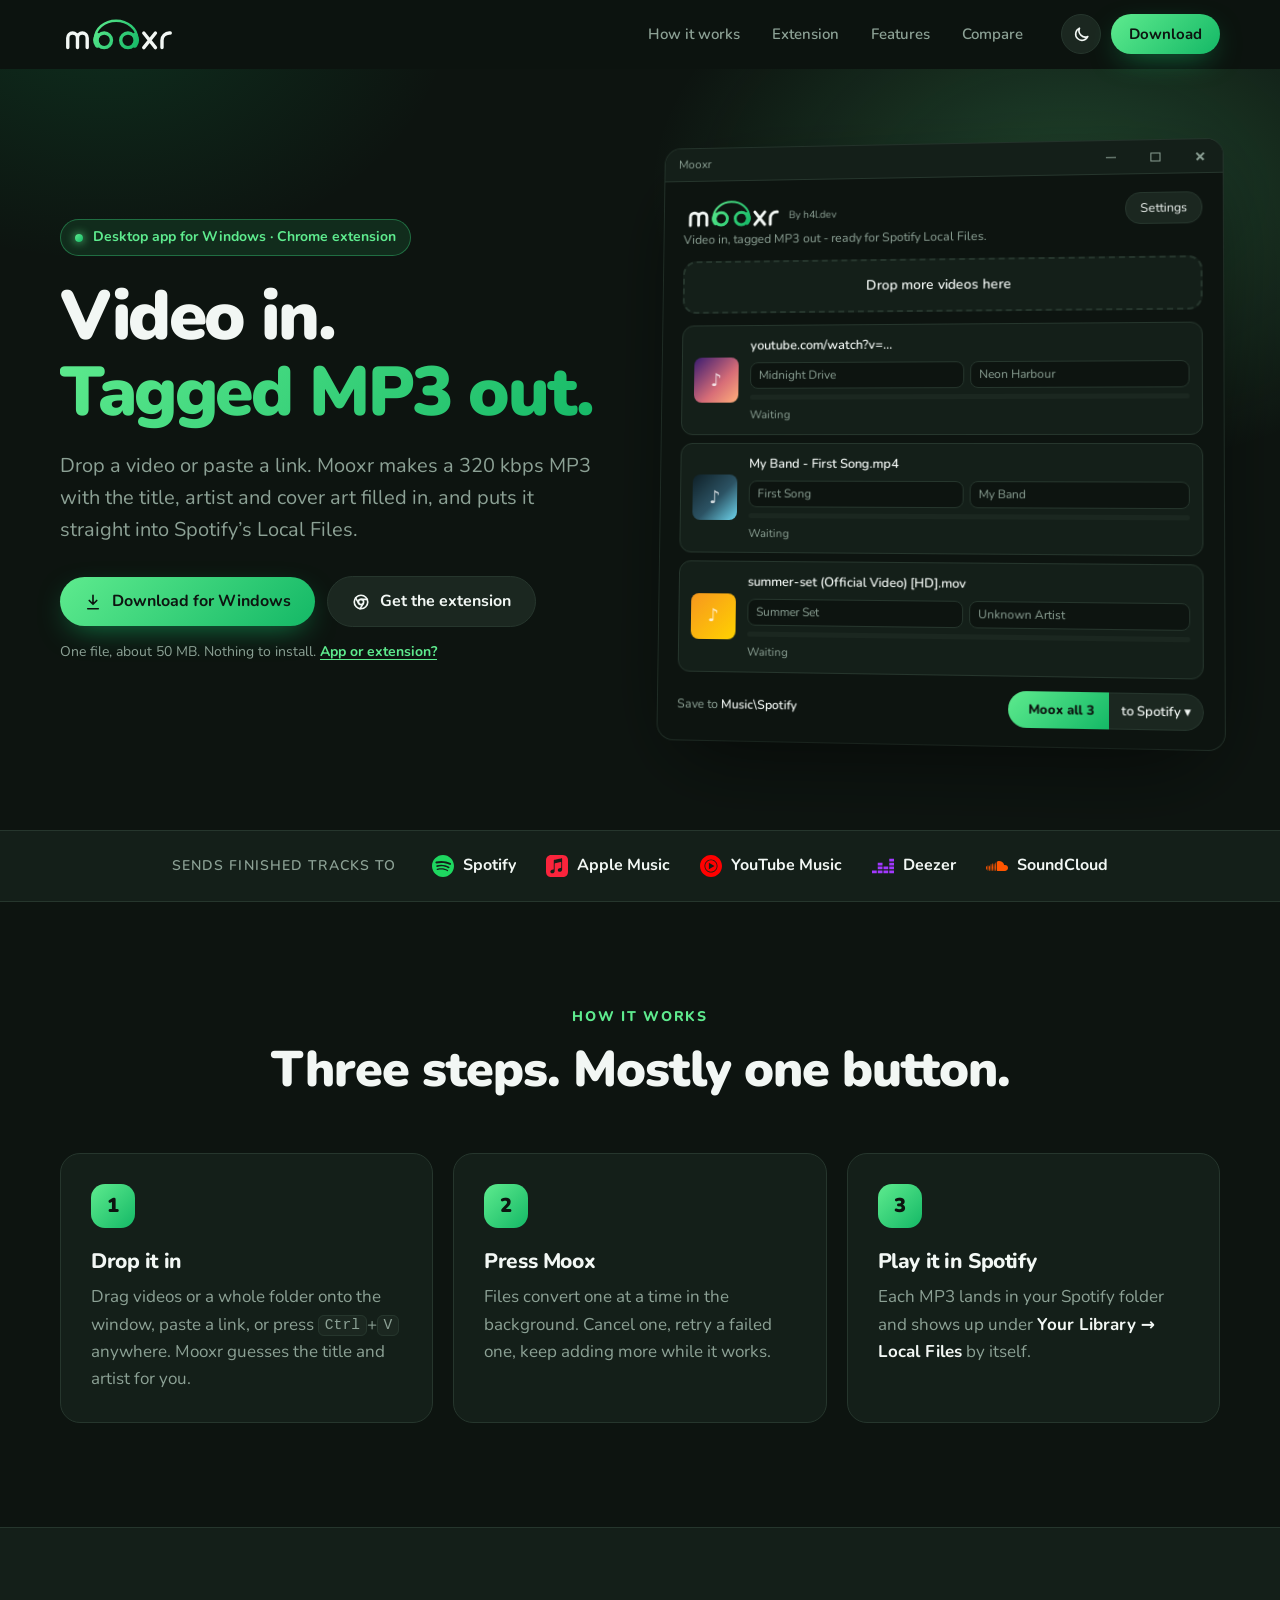
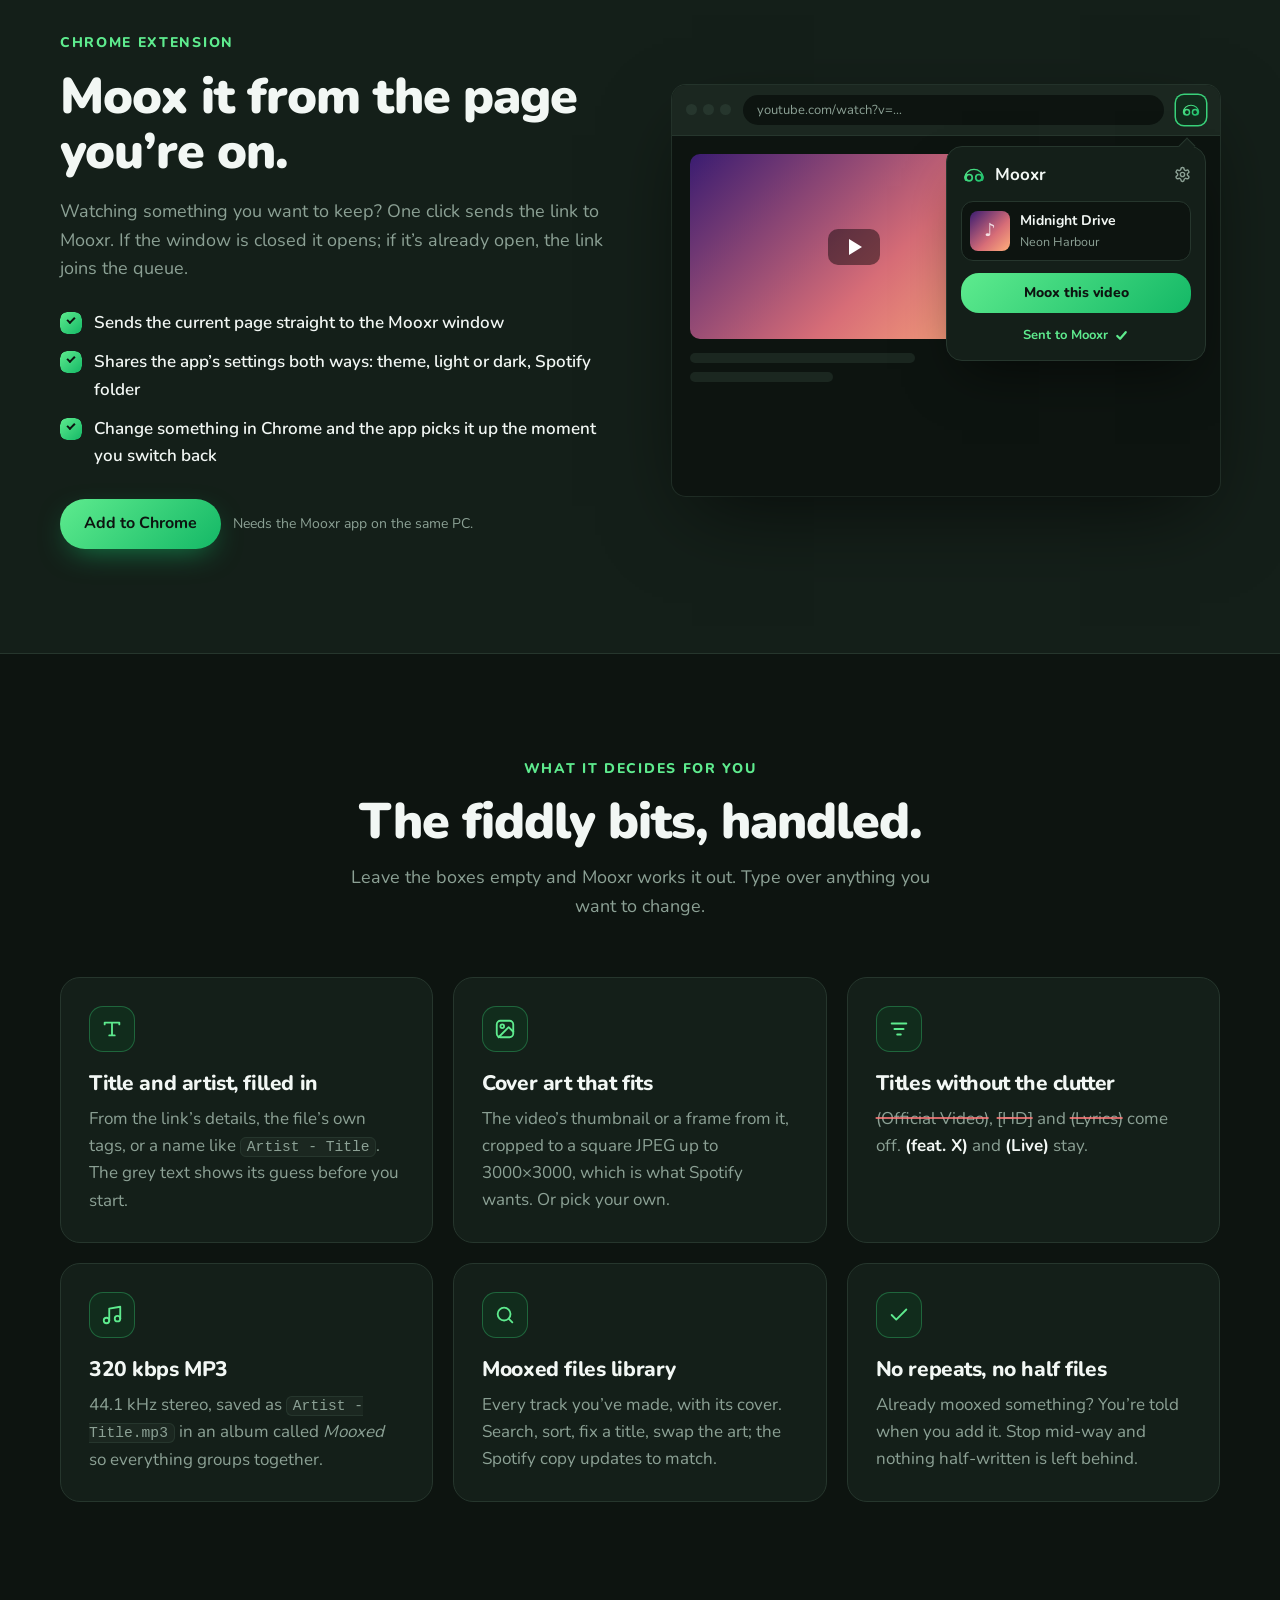
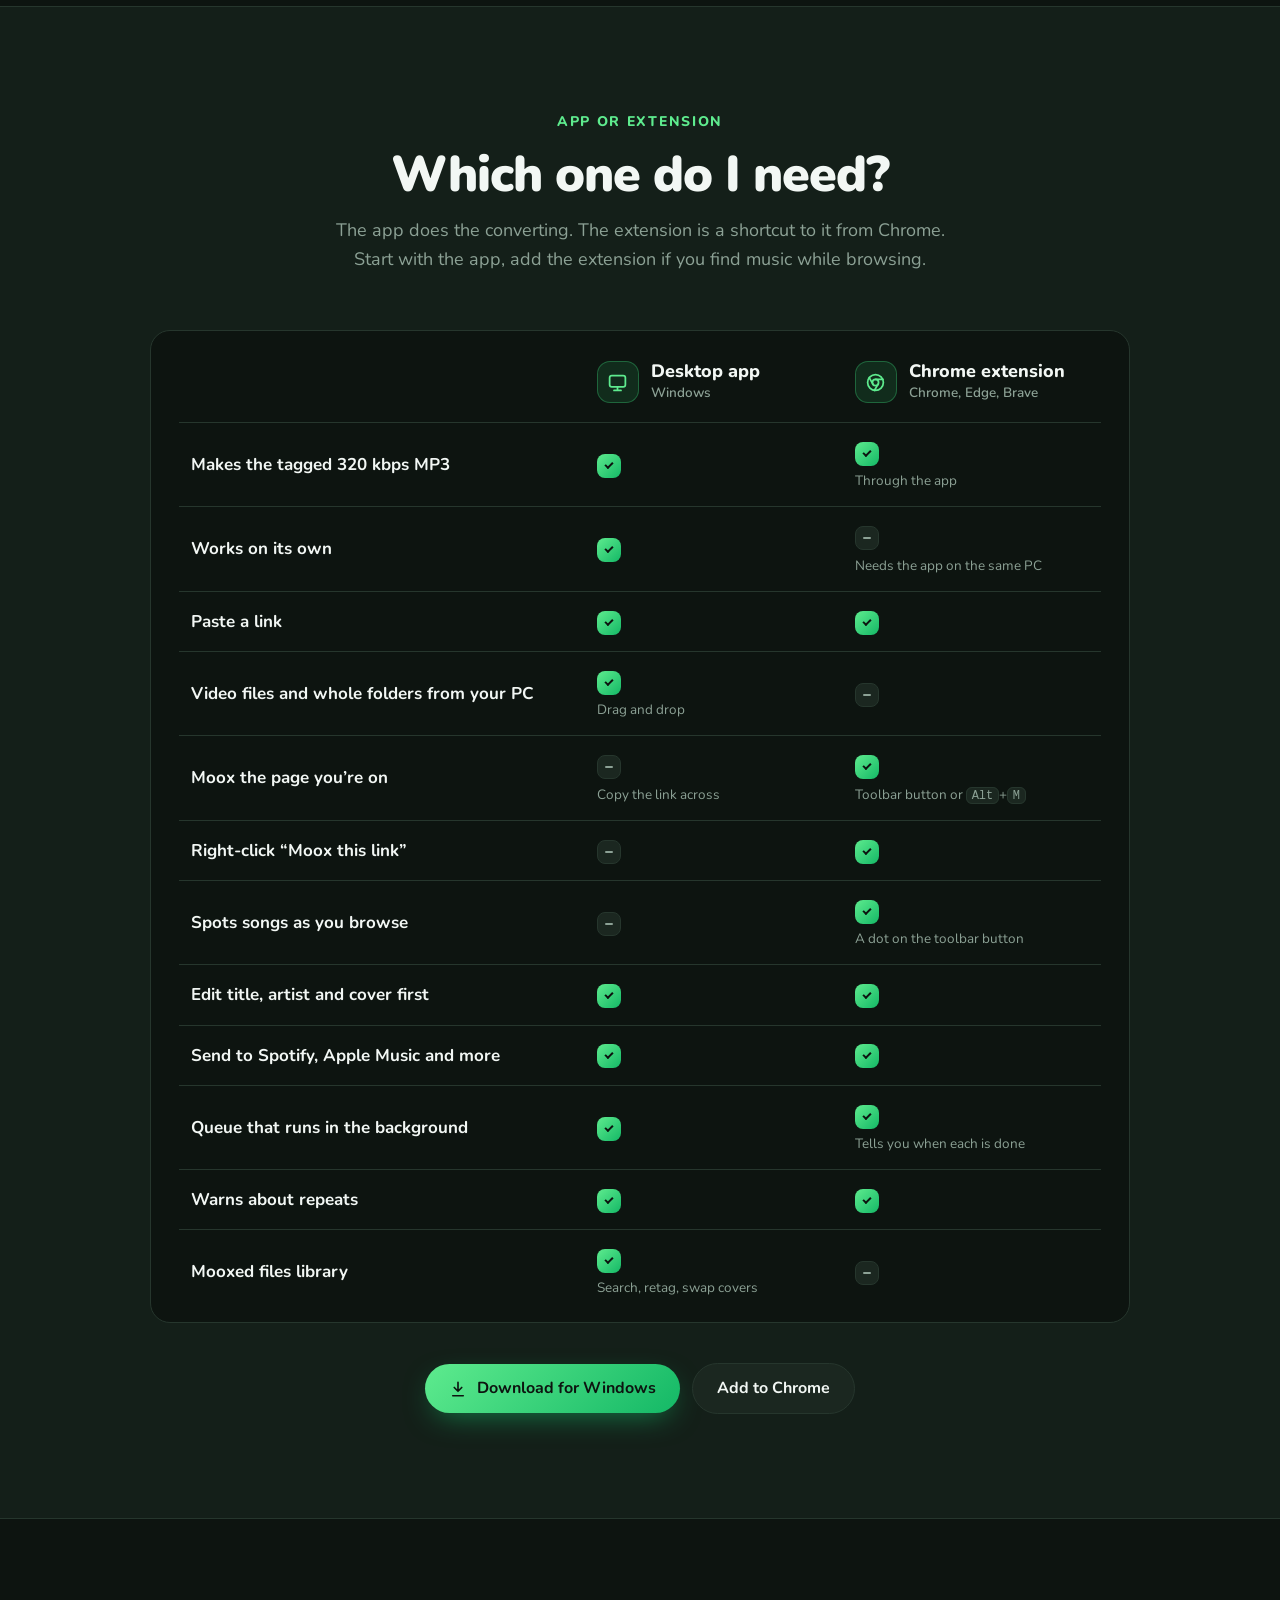
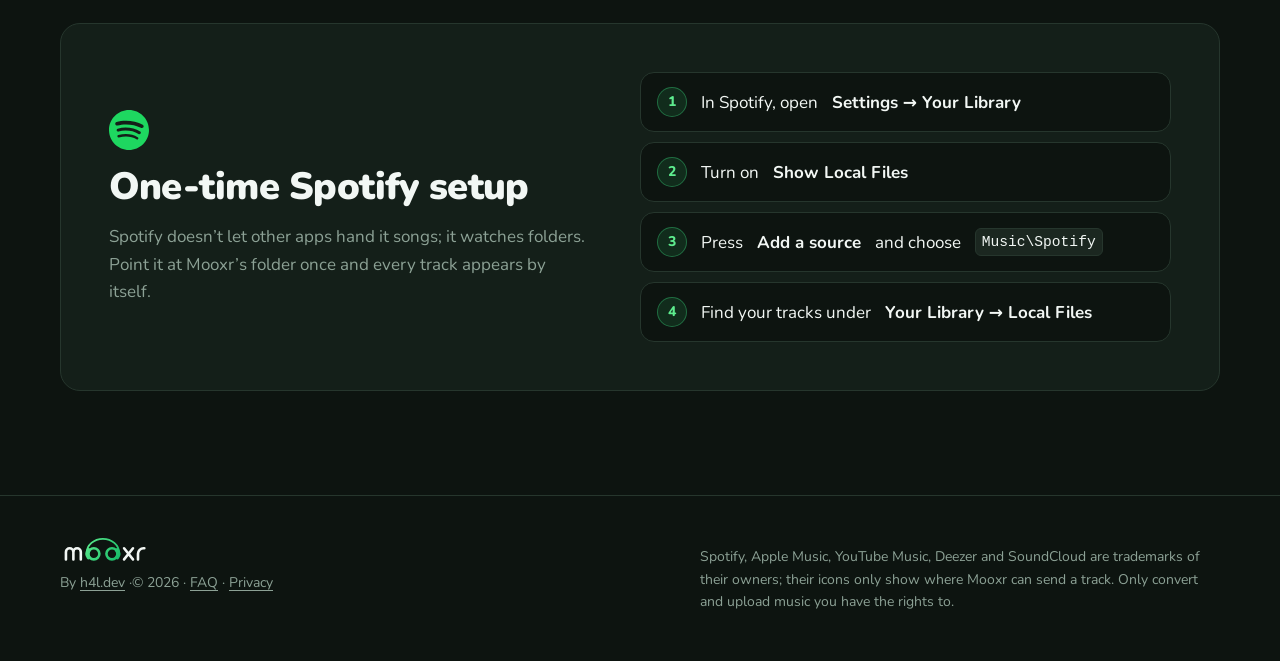
==== commit 7c81f79f: "Give the FAQ page more room and drop it from the header - Two-column FAQ layout on desktop: topic on" ====
--- a/docs/index.html
+++ b/docs/index.html
@@ -34,7 +34,6 @@
       <a href="#extension">Extension</a>
       <a href="#features">Features</a>
       <a href="#compare">Compare</a>
-      <a href="faq.html">FAQ</a>
     </nav>
     <div class="nav-actions">
       <button class="icon-btn" id="mode-toggle" type="button" aria-label="Switch light or dark">
--- a/docs/styles.css
+++ b/docs/styles.css
@@ -444,13 +444,13 @@
 }
 
 /* FAQ */
-.faq { display: grid; gap: 12px; }
+.faq { display: grid; gap: 16px; }
 .faq details { background: var(--surface); border: 1px solid var(--border); border-radius: 16px; transition: border-color .2s; }
 .faq details[open] { border-color: color-mix(in srgb, var(--accent) 50%, var(--border)); }
 .faq summary {
   list-style: none; cursor: pointer;
   display: flex; justify-content: space-between; align-items: center; gap: 16px;
-  padding: 18px 22px; font-weight: 700; font-size: 18px;
+  padding: 22px 28px; font-weight: 700; font-size: 18px; line-height: 1.4;
 }
 .faq summary::-webkit-details-marker { display: none; }
 .faq summary::after {
@@ -459,12 +459,16 @@
   transform: rotate(45deg) translate(-3px, -3px); transition: transform .25s;
 }
 .faq details[open] summary::after { transform: rotate(-135deg) translate(-3px, -3px); border-color: var(--strong); }
-.faq details p { padding: 0 22px 20px; color: var(--muted); }
+.faq details p { padding: 0 28px 26px; color: var(--muted); line-height: 1.7; }
 .faq details a { color: var(--strong); text-decoration: underline; text-underline-offset: 3px; }
-.faq-page { padding: 40px 0 104px; }
-.faq-group + .faq-group { margin-top: 56px; }
-.faq-group h2 { font-size: 22px; font-weight: 800; letter-spacing: -.015em; margin-bottom: 16px; }
-.faq-more { margin-top: 56px; color: var(--muted); text-align: center; }
+/* FAQ page: topic on the left, its questions on the right */
+.faq-wrap { width: min(1040px, 100% - 32px); margin-inline: auto; }
+.faq-hero { padding: 88px 0 0; }
+.faq-page { padding: 80px 0 128px; }
+.faq-group { display: grid; grid-template-columns: 220px 1fr; gap: 56px; align-items: start; }
+.faq-group + .faq-group { margin-top: 72px; padding-top: 72px; border-top: 1px solid var(--border); }
+.faq-group h2 { font-size: 24px; font-weight: 800; letter-spacing: -.015em; padding-top: 18px; position: sticky; top: 96px; }
+.faq-more { margin-top: 96px; color: var(--muted); text-align: center; font-size: 18px; }
 .faq-more a { color: var(--strong); font-weight: 700; text-decoration: underline; text-underline-offset: 3px; }
 
 /* Footer */
@@ -497,7 +501,12 @@
 .perm p { margin: 0; }
 @media (max-width: 680px) {
   .page-hero { padding: 48px 0 4px; }
-  .faq-page { padding: 28px 0 72px; }
+  .faq-hero { padding: 56px 0 0; }
+  .faq-page { padding: 48px 0 88px; }
+  .faq-group + .faq-group { margin-top: 48px; padding-top: 48px; }
+  .faq summary { padding: 18px 20px; }
+  .faq details p { padding: 0 20px 20px; }
+  .faq-more { margin-top: 64px; font-size: 17px; }
   .policy .summary { padding: 22px; margin-bottom: 64px; }
   .policy section + section { margin-top: 64px; }
   .perm { grid-template-columns: 1fr; gap: 6px; }
@@ -517,6 +526,8 @@
   .setup { padding: 32px; gap: 28px; }
 }
 @media (max-width: 820px) {
+  .faq-group { grid-template-columns: 1fr; gap: 20px; }
+  .faq-group h2 { position: static; padding-top: 0; }
   .menu-btn { display: inline-grid; }
   .nav-links {
     position: absolute; top: 68px; left: 0; right: 0;
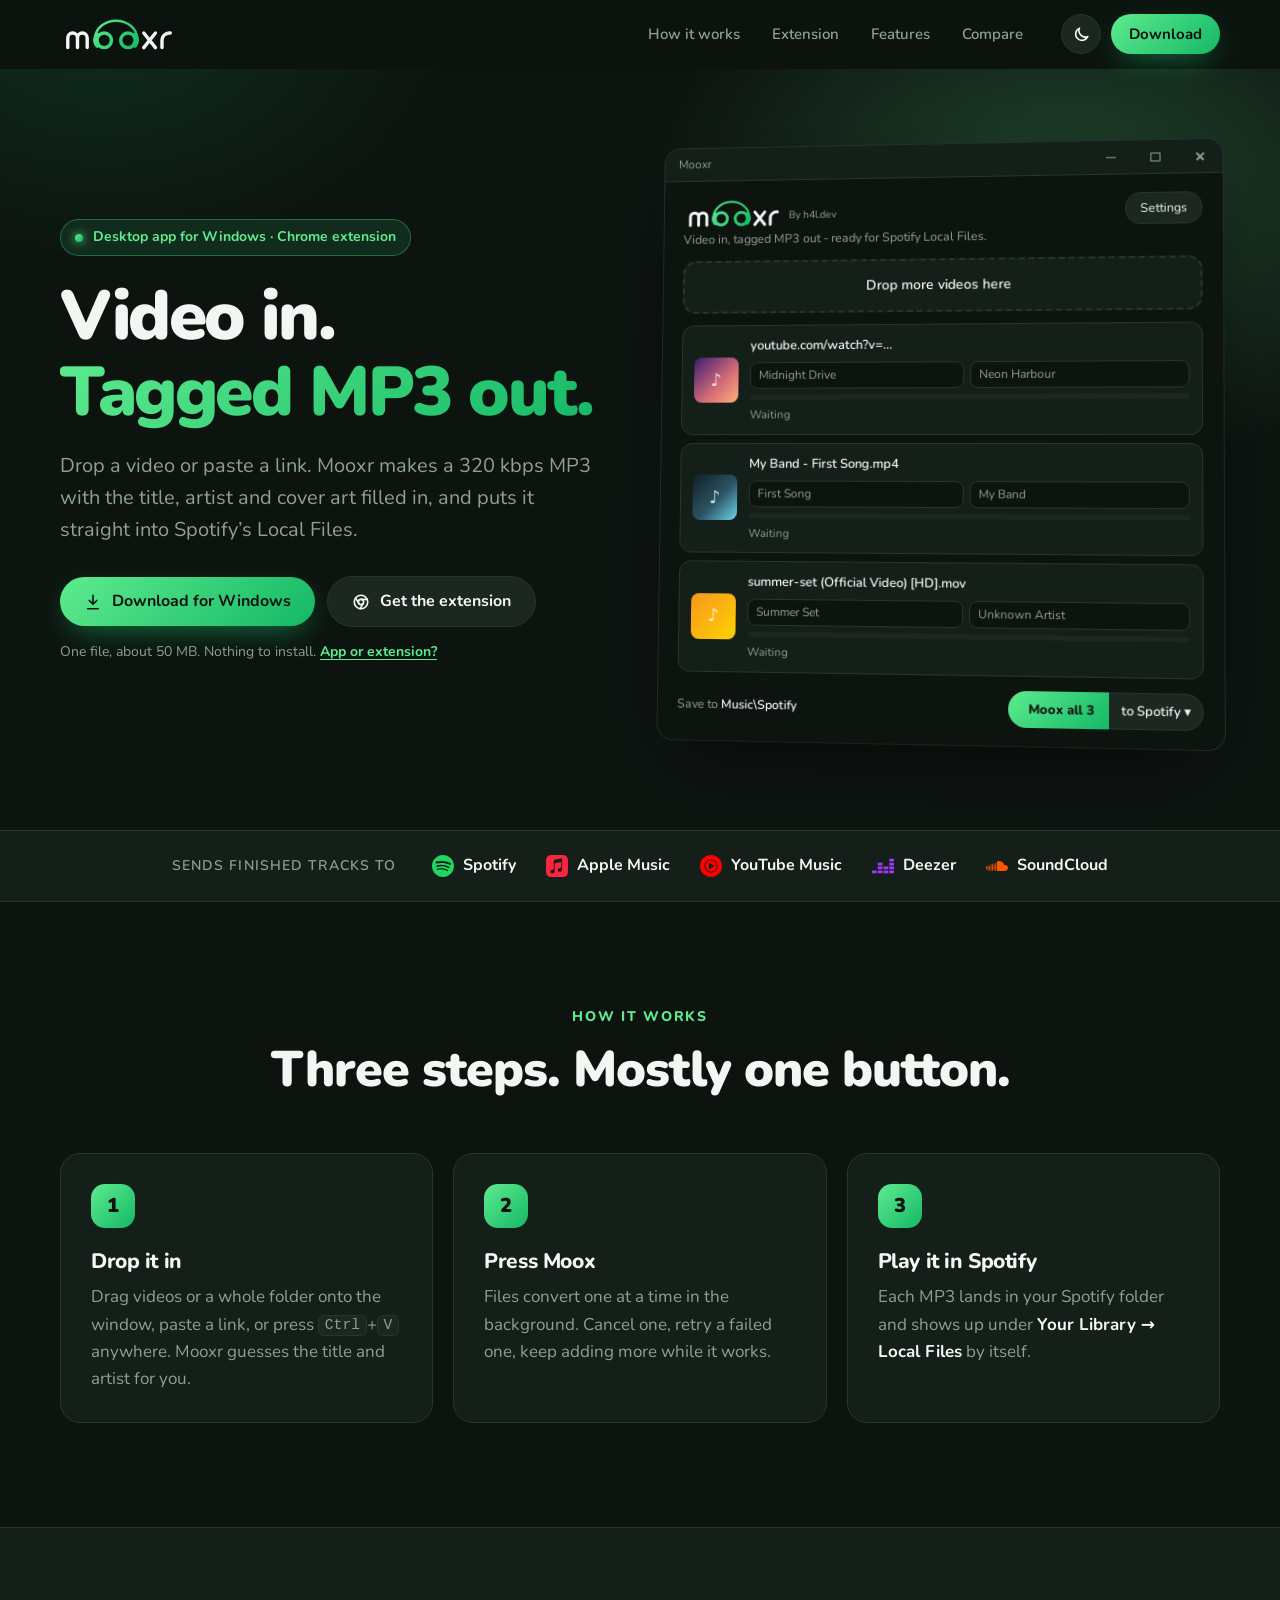
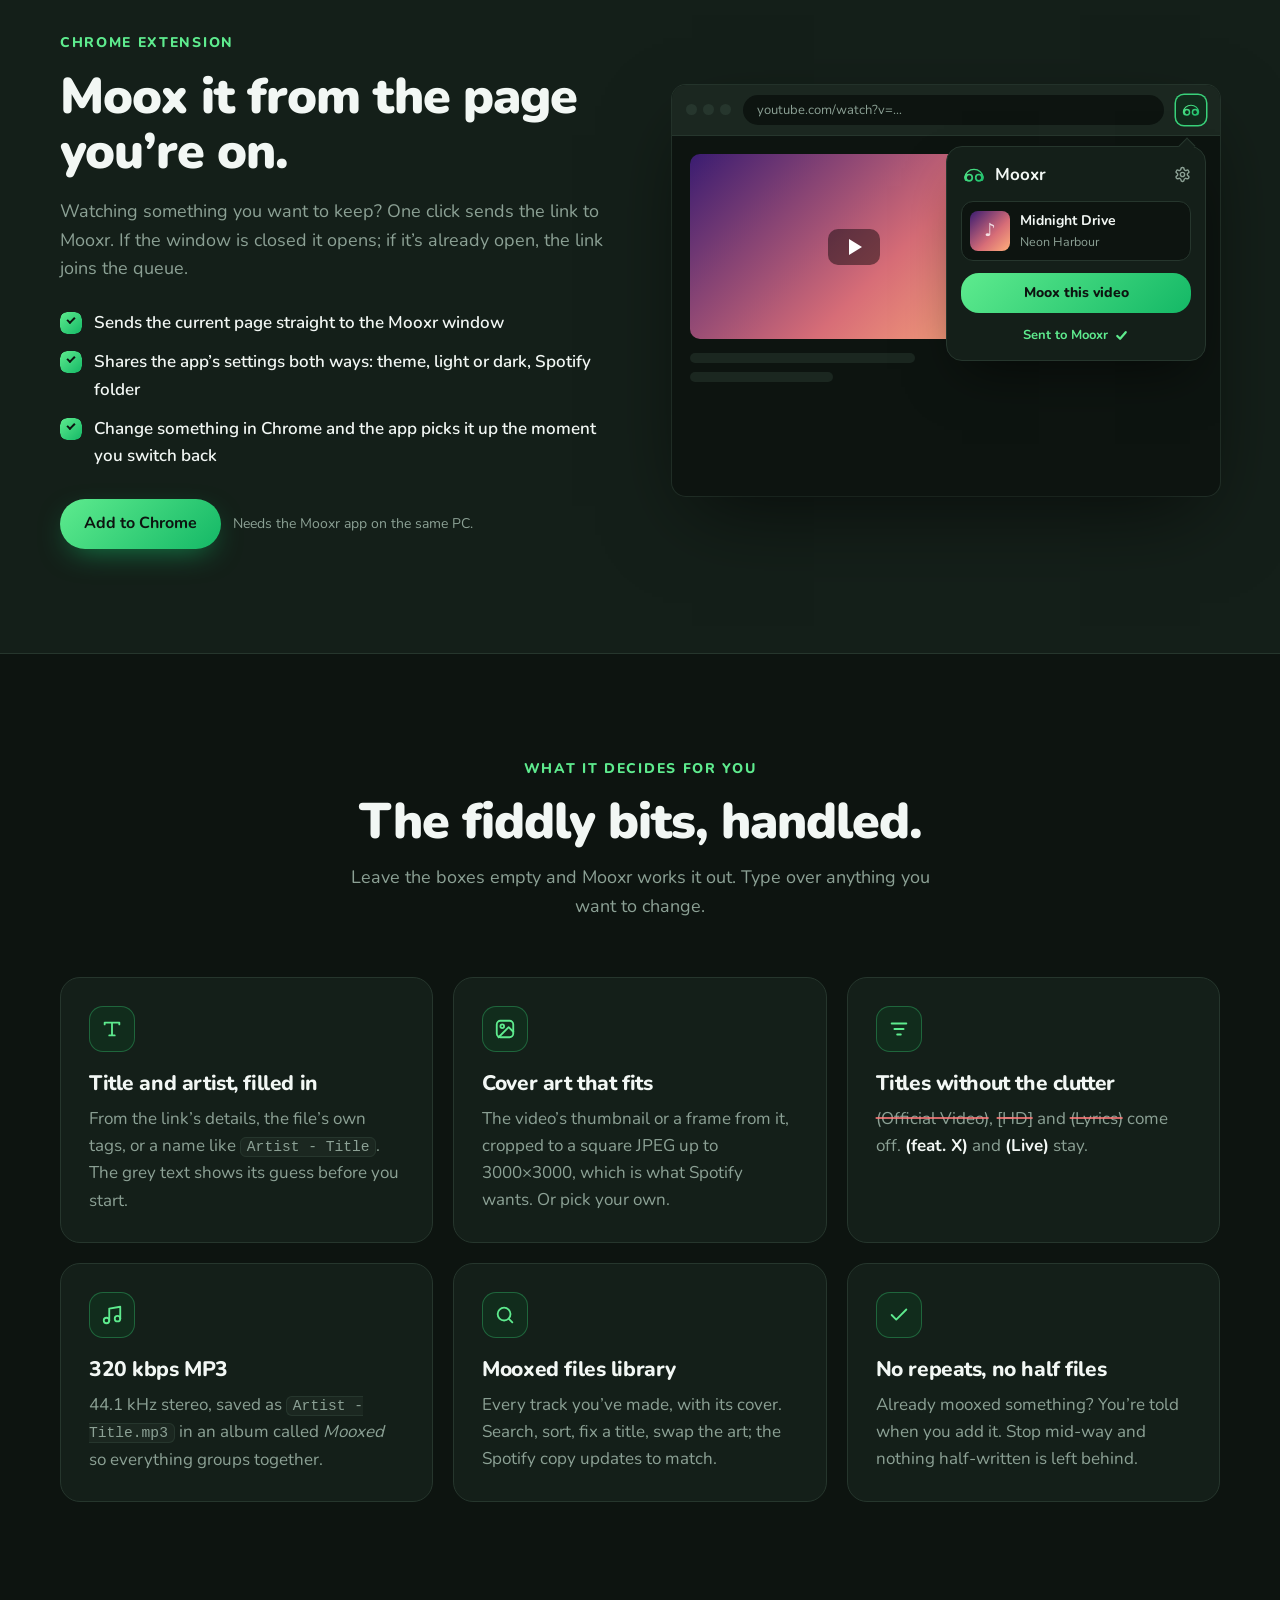
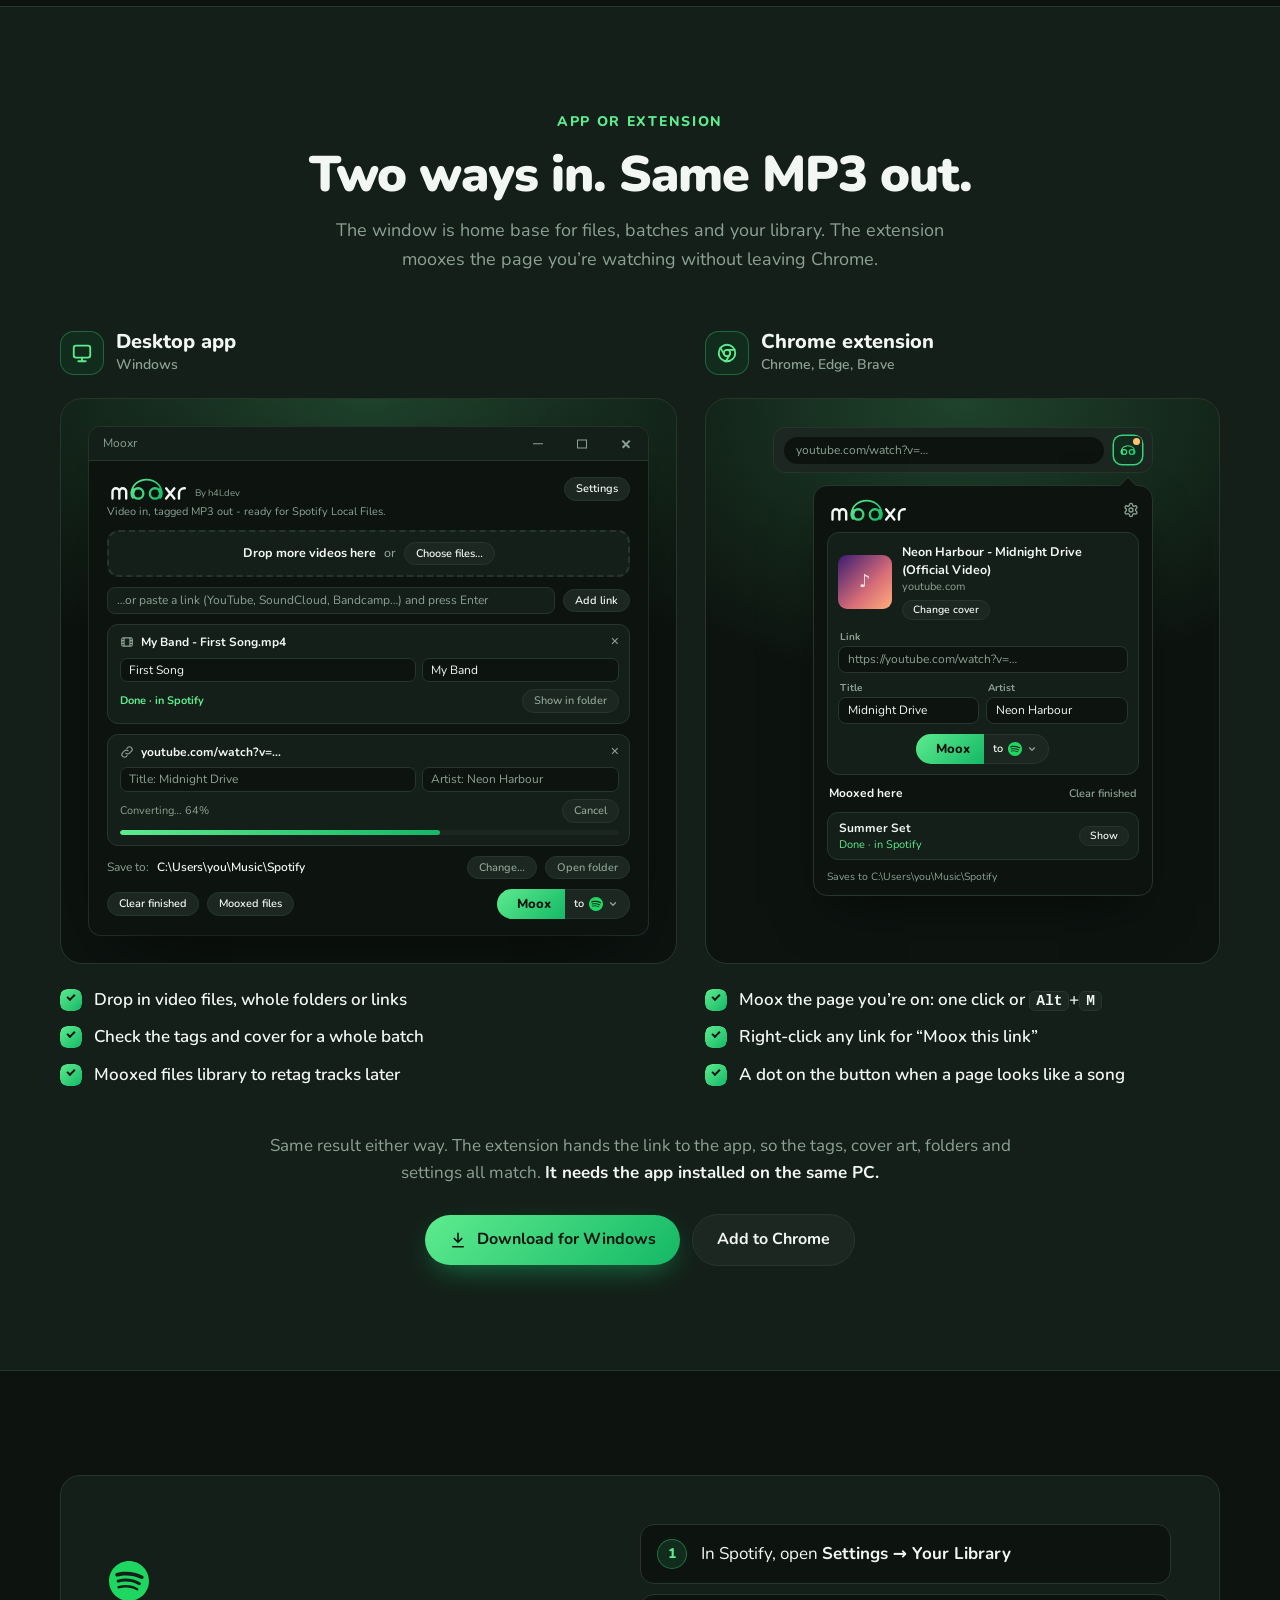
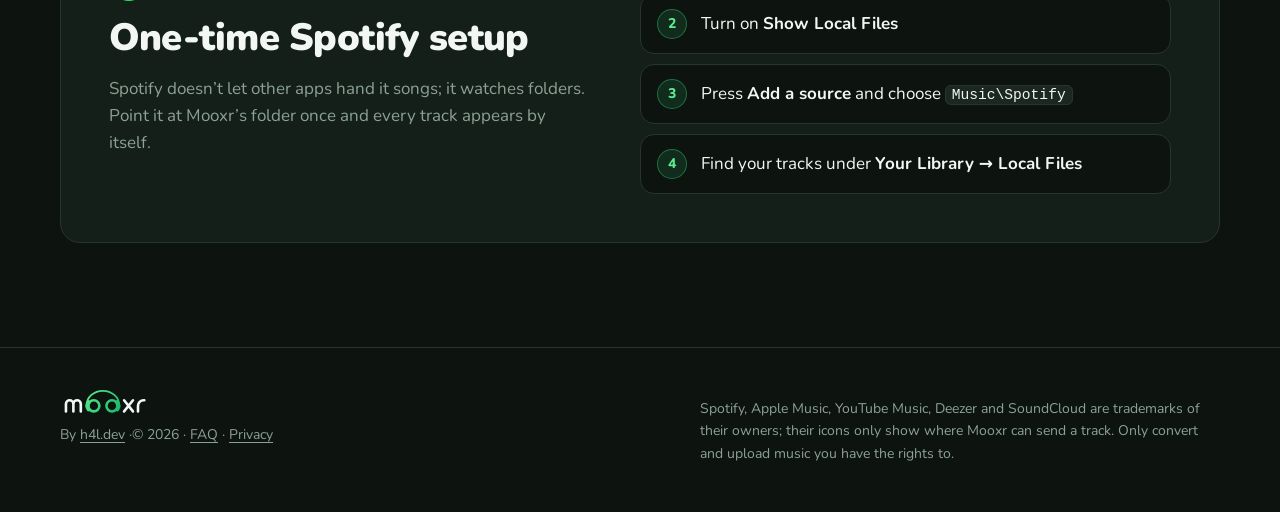
==== commit 9e10dc7a: "Show the app and extension side by side instead of a table - Replace the comparison table with mock-" ====
--- a/docs/index.html
+++ b/docs/index.html
@@ -272,94 +272,138 @@
   <div class="wrap">
     <div class="section-head reveal">
       <p class="kicker">App or extension</p>
-      <h2>Which one do I need?</h2>
-      <p class="lede sm center">The app does the converting. The extension is a shortcut to it from Chrome. Start with the app, add the extension if you find music while browsing.</p>
-    </div>
-
-    <div class="compare card reveal">
-      <table>
-        <colgroup><col class="c-what"><col><col></colgroup>
-        <thead>
-          <tr>
-            <th scope="col"><span class="sr">Feature</span></th>
-            <th scope="col">
-              <span class="c-head">
-                <span class="c-icon"><svg viewBox="0 0 24 24" aria-hidden="true"><rect x="3" y="4" width="18" height="13" rx="2.5"/><path d="M8 21h8M12 17v4"/></svg></span>
-                <span><b>Desktop app</b><small>Windows</small></span>
+      <h2>Two ways in. Same MP3 out.</h2>
+      <p class="lede sm center">The window is home base for files, batches and your library. The extension mooxes the page you&rsquo;re watching without leaving Chrome.</p>
+    </div>
+
+    <div class="ux-duo">
+      <!-- Desktop app -->
+      <figure class="ux-side reveal">
+        <figcaption class="c-head">
+          <span class="c-icon"><svg viewBox="0 0 24 24" aria-hidden="true"><rect x="3" y="4" width="18" height="13" rx="2.5"/><path d="M8 21h8M12 17v4"/></svg></span>
+          <span><b>Desktop app</b><small>Windows</small></span>
+        </figcaption>
+        <div class="ux-stage">
+          <div class="ux-app" role="img" aria-label="The Mooxr window with two tracks in the queue: one done and in Spotify, one converting">
+            <div class="win-bar">
+              <span class="win-title">Mooxr</span>
+              <span class="win-ctrls" aria-hidden="true"><i></i><i></i><i></i></span>
+            </div>
+            <div class="ux-body">
+              <div class="ux-head">
+                <div>
+                  <div class="ux-brand">
+                    <svg class="wordmark" viewBox="0 0 470 140" aria-hidden="true"><defs><linearGradient id="g-ux-app" x1="130" y1="0" x2="310" y2="130" gradientUnits="userSpaceOnUse"><stop offset="0" class="stop-from"/><stop offset="1" class="stop-to"/></linearGradient></defs><g transform="translate(12 6)"><g class="letters" fill="none" stroke-width="14" stroke-linecap="round" stroke-linejoin="round"><path d="M20 120V80a20 20 0 0 1 40 0v40M60 80a20 20 0 0 1 40 0v40"/><path d="M333 60l48 60M381 60l-48 60"/><path d="M408 120V90a30 30 0 0 1 30-30h4"/></g><g fill="none" stroke="url(#g-ux-app)" stroke-linecap="round"><path d="M132 88V84A87.0 74.82 0 0 1 306 84v4" stroke-width="10"/><circle cx="170" cy="90" r="30" stroke-width="14"/><circle cx="268" cy="90" r="30" stroke-width="14"/><path d="M142.1 109.5A34 34 0 0 1 142.1 70.5" stroke-width="22"/><path d="M295.9 70.5A34 34 0 0 1 295.9 109.5" stroke-width="22"/></g></g></svg>
+                    <span class="ux-byline">By h4l.dev</span>
+                  </div>
+                  <div class="ux-sub">Video in, tagged MP3 out - ready for Spotify Local Files.</div>
+                </div>
+                <span class="ux-btn">Settings</span>
+              </div>
+
+              <div class="ux-drop">Drop more videos here <span>or</span> <span class="ux-btn">Choose files…</span></div>
+
+              <div class="ux-line">
+                <span class="ux-input">…or paste a link (YouTube, SoundCloud, Bandcamp…) and press Enter</span>
+                <span class="ux-btn">Add link</span>
+              </div>
+
+              <div class="ux-row">
+                <div class="ux-row-top">
+                  <svg class="ux-kind" viewBox="0 0 24 24" aria-hidden="true"><rect x="3" y="5" width="18" height="14" rx="2.5"/><path d="M7 5v14M17 5v14M3 9.5h4M3 14.5h4M17 9.5h4M17 14.5h4"/></svg>
+                  <span class="ux-name">My Band - First Song.mp4</span>
+                  <span class="ux-x">✕</span>
+                </div>
+                <div class="ux-fields"><span class="ux-field set">First Song</span><span class="ux-field set">My Band</span></div>
+                <div class="ux-status good"><span>Done · in Spotify</span><span class="ux-btn">Show in folder</span></div>
+              </div>
+
+              <div class="ux-row">
+                <div class="ux-row-top">
+                  <svg class="ux-kind" viewBox="0 0 24 24" aria-hidden="true"><path d="M10 14a4.5 4.5 0 0 0 6.4 0l3-3a4.5 4.5 0 0 0-6.4-6.4l-1.2 1.2"/><path d="M14 10a4.5 4.5 0 0 0-6.4 0l-3 3a4.5 4.5 0 0 0 6.4 6.4l1.2-1.2"/></svg>
+                  <span class="ux-name">youtube.com/watch?v=…</span>
+                  <span class="ux-x">✕</span>
+                </div>
+                <div class="ux-fields"><span class="ux-field">Title: Midnight Drive</span><span class="ux-field">Artist: Neon Harbour</span></div>
+                <div class="ux-status"><span>Converting… 64%</span><span class="ux-btn">Cancel</span></div>
+                <div class="ux-bar"><span style="width:64%"></span></div>
+              </div>
+
+              <div class="ux-foot">
+                <span>Save to:</span><b>C:\Users\you\Music\Spotify</b>
+                <span class="ux-btn">Change…</span><span class="ux-btn ux-hide-sm">Open folder</span>
+              </div>
+              <div class="ux-actions">
+                <span class="ux-btn ux-hide-sm">Clear finished</span>
+                <span class="ux-btn">Mooxed files</span>
+                <span class="ux-moox"><span class="ux-moox-main">Moox</span><span class="ux-moox-send">to <img src="assets/services/spotify.svg" alt="" width="14" height="14"><svg viewBox="0 0 12 12" aria-hidden="true"><path d="M3 4.5 6 7.5 9 4.5"/></svg></span></span>
+              </div>
+            </div>
+          </div>
+        </div>
+        <ul class="ticks">
+          <li>Drop in video files, whole folders or links</li>
+          <li>Check the tags and cover for a whole batch</li>
+          <li>Mooxed files library to retag tracks later</li>
+        </ul>
+      </figure>
+
+      <!-- Chrome extension -->
+      <figure class="ux-side reveal">
+        <figcaption class="c-head">
+          <span class="c-icon"><svg viewBox="0 0 24 24" aria-hidden="true"><circle cx="12" cy="12" r="9"/><circle cx="12" cy="12" r="3.5"/><path d="M12 8.5h8.5M9 13.8L4.8 6.4M15 13.8l-4.3 7.4"/></svg></span>
+          <span><b>Chrome extension</b><small>Chrome, Edge, Brave</small></span>
+        </figcaption>
+        <div class="ux-stage">
+          <div class="ux-chrome" role="img" aria-label="The Mooxr extension popup open over a YouTube video, ready to moox it to Spotify">
+            <div class="ux-tool">
+              <span class="ux-url">youtube.com/watch?v=…</span>
+              <span class="ux-ext">
+                <svg viewBox="0 0 256 256" aria-hidden="true"><defs><linearGradient id="g-ux-ext" x1="30" y1="40" x2="226" y2="220" gradientUnits="userSpaceOnUse"><stop offset="0" class="stop-from"/><stop offset="1" class="stop-to"/></linearGradient></defs><g fill="none" stroke="url(#g-ux-ext)" stroke-linecap="round"><path d="M41 152V148A87.0 74.82 0 0 1 215 148v4" stroke-width="13"/><circle cx="80" cy="154" r="31" stroke-width="17"/><circle cx="176" cy="154" r="31" stroke-width="17"/><path d="M51.3 174.1A35 35 0 0 1 51.3 133.9" stroke-width="26"/><path d="M204.7 133.9A35 35 0 0 1 204.7 174.1" stroke-width="26"/></g></svg>
+                <i class="ux-dot"></i>
               </span>
-            </th>
-            <th scope="col">
-              <span class="c-head">
-                <span class="c-icon"><svg viewBox="0 0 24 24" aria-hidden="true"><circle cx="12" cy="12" r="9"/><circle cx="12" cy="12" r="3.5"/><path d="M12 8.5h8.5M9 13.8L4.8 6.4M15 13.8l-4.3 7.4"/></svg></span>
-                <span><b>Chrome extension</b><small>Chrome, Edge, Brave</small></span>
-              </span>
-            </th>
-          </tr>
-        </thead>
-        <tbody>
-          <tr>
-            <th scope="row">Makes the tagged 320&nbsp;kbps MP3</th>
-            <td><span class="yes"><span class="sr">Yes</span></span></td>
-            <td><span class="yes"><span class="sr">Yes</span></span><small>Through the app</small></td>
-          </tr>
-          <tr>
-            <th scope="row">Works on its own</th>
-            <td><span class="yes"><span class="sr">Yes</span></span></td>
-            <td><span class="no"><span class="sr">No</span></span><small>Needs the app on the same PC</small></td>
-          </tr>
-          <tr>
-            <th scope="row">Paste a link</th>
-            <td><span class="yes"><span class="sr">Yes</span></span></td>
-            <td><span class="yes"><span class="sr">Yes</span></span></td>
-          </tr>
-          <tr>
-            <th scope="row">Video files and whole folders from your PC</th>
-            <td><span class="yes"><span class="sr">Yes</span></span><small>Drag and drop</small></td>
-            <td><span class="no"><span class="sr">No</span></span></td>
-          </tr>
-          <tr>
-            <th scope="row">Moox the page you&rsquo;re on</th>
-            <td><span class="no"><span class="sr">No</span></span><small>Copy the link across</small></td>
-            <td><span class="yes"><span class="sr">Yes</span></span><small>Toolbar button or <kbd>Alt</kbd>+<kbd>M</kbd></small></td>
-          </tr>
-          <tr>
-            <th scope="row">Right-click &ldquo;Moox this link&rdquo;</th>
-            <td><span class="no"><span class="sr">No</span></span></td>
-            <td><span class="yes"><span class="sr">Yes</span></span></td>
-          </tr>
-          <tr>
-            <th scope="row">Spots songs as you browse</th>
-            <td><span class="no"><span class="sr">No</span></span></td>
-            <td><span class="yes"><span class="sr">Yes</span></span><small>A dot on the toolbar button</small></td>
-          </tr>
-          <tr>
-            <th scope="row">Edit title, artist and cover first</th>
-            <td><span class="yes"><span class="sr">Yes</span></span></td>
-            <td><span class="yes"><span class="sr">Yes</span></span></td>
-          </tr>
-          <tr>
-            <th scope="row">Send to Spotify, Apple Music and more</th>
-            <td><span class="yes"><span class="sr">Yes</span></span></td>
-            <td><span class="yes"><span class="sr">Yes</span></span></td>
-          </tr>
-          <tr>
-            <th scope="row">Queue that runs in the background</th>
-            <td><span class="yes"><span class="sr">Yes</span></span></td>
-            <td><span class="yes"><span class="sr">Yes</span></span><small>Tells you when each is done</small></td>
-          </tr>
-          <tr>
-            <th scope="row">Warns about repeats</th>
-            <td><span class="yes"><span class="sr">Yes</span></span></td>
-            <td><span class="yes"><span class="sr">Yes</span></span></td>
-          </tr>
-          <tr>
-            <th scope="row">Mooxed files library</th>
-            <td><span class="yes"><span class="sr">Yes</span></span><small>Search, retag, swap covers</small></td>
-            <td><span class="no"><span class="sr">No</span></span></td>
-          </tr>
-        </tbody>
-      </table>
-    </div>
+            </div>
+            <div class="ux-pop">
+              <div class="ux-pop-head">
+                <svg class="wordmark" viewBox="0 0 470 140" aria-hidden="true"><defs><linearGradient id="g-ux-pop" x1="130" y1="0" x2="310" y2="130" gradientUnits="userSpaceOnUse"><stop offset="0" class="stop-from"/><stop offset="1" class="stop-to"/></linearGradient></defs><g transform="translate(12 6)"><g class="letters" fill="none" stroke-width="14" stroke-linecap="round" stroke-linejoin="round"><path d="M20 120V80a20 20 0 0 1 40 0v40M60 80a20 20 0 0 1 40 0v40"/><path d="M333 60l48 60M381 60l-48 60"/><path d="M408 120V90a30 30 0 0 1 30-30h4"/></g><g fill="none" stroke="url(#g-ux-pop)" stroke-linecap="round"><path d="M132 88V84A87.0 74.82 0 0 1 306 84v4" stroke-width="10"/><circle cx="170" cy="90" r="30" stroke-width="14"/><circle cx="268" cy="90" r="30" stroke-width="14"/><path d="M142.1 109.5A34 34 0 0 1 142.1 70.5" stroke-width="22"/><path d="M295.9 70.5A34 34 0 0 1 295.9 109.5" stroke-width="22"/></g></g></svg>
+                <svg class="ux-gear" viewBox="0 0 24 24" aria-hidden="true"><circle cx="12" cy="12" r="3"/><path d="M12.2 2h-.4a2 2 0 0 0-2 2v.2a2 2 0 0 1-1 1.7l-.4.2a2 2 0 0 1-2 0l-.2-.1a2 2 0 0 0-2.7.7l-.2.4a2 2 0 0 0 .7 2.7l.2.1a2 2 0 0 1 1 1.7v.5a2 2 0 0 1-1 1.8l-.2.1a2 2 0 0 0-.7 2.7l.2.4a2 2 0 0 0 2.7.7l.2-.1a2 2 0 0 1 2 0l.4.3a2 2 0 0 1 1 1.7v.2a2 2 0 0 0 2 2h.4a2 2 0 0 0 2-2v-.2a2 2 0 0 1 1-1.7l.4-.3a2 2 0 0 1 2 0l.2.1a2 2 0 0 0 2.7-.7l.2-.4a2 2 0 0 0-.7-2.7l-.2-.1a2 2 0 0 1-1-1.8v-.5a2 2 0 0 1 1-1.7l.2-.1a2 2 0 0 0 .7-2.7l-.2-.4a2 2 0 0 0-2.7-.7l-.2.1a2 2 0 0 1-2 0l-.4-.2a2 2 0 0 1-1-1.7V4a2 2 0 0 0-2-2z"/></svg>
+              </div>
+              <div class="ux-card">
+                <div class="ux-src">
+                  <span class="ux-art c1"></span>
+                  <span class="ux-src-text">
+                    <b>Neon Harbour - Midnight Drive (Official Video)</b>
+                    <small>youtube.com</small>
+                    <span class="ux-btn sm">Change cover</span>
+                  </span>
+                </div>
+                <div><span class="ux-label">Link</span><span class="ux-input">https://youtube.com/watch?v=…</span></div>
+                <div class="ux-pair">
+                  <div><span class="ux-label">Title</span><span class="ux-input set">Midnight Drive</span></div>
+                  <div><span class="ux-label">Artist</span><span class="ux-input set">Neon Harbour</span></div>
+                </div>
+                <div class="ux-center">
+                  <span class="ux-moox"><span class="ux-moox-main">Moox</span><span class="ux-moox-send">to <img src="assets/services/spotify.svg" alt="" width="14" height="14"><svg viewBox="0 0 12 12" aria-hidden="true"><path d="M3 4.5 6 7.5 9 4.5"/></svg></span></span>
+                </div>
+              </div>
+              <div class="ux-qhead"><b>Mooxed here</b><span>Clear finished</span></div>
+              <div class="ux-qrow">
+                <span class="ux-qmain"><b>Summer Set</b><span>Done · in Spotify</span></span>
+                <span class="ux-btn sm">Show</span>
+              </div>
+              <div class="ux-pop-foot">Saves to C:\Users\you\Music\Spotify</div>
+            </div>
+          </div>
+        </div>
+        <ul class="ticks">
+          <li>Moox the page you&rsquo;re on: one click or <kbd>Alt</kbd>+<kbd>M</kbd></li>
+          <li>Right-click any link for &ldquo;Moox this link&rdquo;</li>
+          <li>A dot on the button when a page looks like a song</li>
+        </ul>
+      </figure>
+    </div>
+
+    <p class="ux-same reveal">Same result either way. The extension hands the link to the app, so the tags, cover art, folders and settings all match. <b>It needs the app installed on the same PC.</b></p>
 
     <div class="cta-row center reveal">
       <a class="btn btn-primary" href="https://github.com/h4l-git/Mooxr/releases/latest">
@@ -382,10 +426,10 @@
         <p>Spotify doesn&rsquo;t let other apps hand it songs; it watches folders. Point it at Mooxr&rsquo;s folder once and every track appears by itself.</p>
       </div>
       <ol class="setup-steps">
-        <li>In Spotify, open <b>Settings → Your Library</b></li>
-        <li>Turn on <b>Show Local Files</b></li>
-        <li>Press <b>Add a source</b> and choose <code>Music\Spotify</code></li>
-        <li>Find your tracks under <b>Your Library → Local Files</b></li>
+        <li><span>In Spotify, open <b>Settings → Your Library</b></span></li>
+        <li><span>Turn on <b>Show Local Files</b></span></li>
+        <li><span>Press <b>Add a source</b> and choose <code>Music\Spotify</code></span></li>
+        <li><span>Find your tracks under <b>Your Library → Local Files</b></span></li>
       </ol>
     </div>
   </div>
--- a/docs/styles.css
+++ b/docs/styles.css
@@ -98,7 +98,6 @@
 .wrap { width: min(1160px, 100% - 32px); margin-inline: auto; }
 .wrap.narrow { width: min(760px, 100% - 32px); }
 .muted { color: var(--muted); }
-.sr { position: absolute; width: 1px; height: 1px; overflow: hidden; clip: rect(0 0 0 0); white-space: nowrap; }
 a.inline { color: var(--strong); font-weight: 700; text-decoration: underline; text-underline-offset: 3px; }
 .grad-text {
   background: var(--grad);
@@ -396,35 +395,132 @@
 .f-icon svg { width: 22px; height: 22px; fill: none; stroke: currentColor; stroke-width: 2; stroke-linecap: round; stroke-linejoin: round; }
 .feature s { color: var(--muted); text-decoration-color: color-mix(in srgb, #FF7B7B 80%, transparent); text-decoration-thickness: 2px; }
 
-/* App vs extension */
-.compare { padding: 8px 28px; overflow: hidden; max-width: 980px; margin-inline: auto; }
-.compare table { width: 100%; border-collapse: collapse; table-layout: fixed; }
-.compare col.c-what { width: 44%; }
-.compare th, .compare td { padding: 16px 12px; text-align: left; vertical-align: middle; border-bottom: 1px solid var(--border); }
-.compare tbody tr:last-child th, .compare tbody tr:last-child td { border-bottom: none; }
-.compare tbody th { font-weight: 700; }
-.compare td small { display: block; margin-top: 6px; color: var(--muted); font-size: 13.5px; line-height: 1.35; }
-.compare td small kbd { font-size: 12px; }
-.compare thead th { padding-block: 22px 18px; vertical-align: top; }
+/* App vs extension: the two screens side by side */
+.ux-duo { display: grid; grid-template-columns: minmax(0, 1.2fr) minmax(0, 1fr); gap: 28px; }
+.ux-side { margin: 0; display: grid; grid-template-rows: auto 1fr auto; gap: 22px; min-width: 0; }
+.ux-side .ticks { margin: 0; gap: 10px; }
 .c-head { display: flex; align-items: center; gap: 12px; }
-.c-head b { display: block; font-size: 18px; font-weight: 800; line-height: 1.2; }
-.c-head small { display: block; color: var(--muted); font-size: 13.5px; font-weight: 600; }
+.c-head b { display: block; font-size: 20px; font-weight: 800; line-height: 1.2; }
+.c-head small { display: block; color: var(--muted); font-size: 14px; font-weight: 600; }
 .c-icon {
   flex: none; display: grid; place-items: center;
-  width: 42px; height: 42px; border-radius: 13px;
+  width: 44px; height: 44px; border-radius: 14px;
   background: var(--drop); color: var(--strong);
   border: 1px solid color-mix(in srgb, var(--accent) 35%, transparent);
 }
-.c-icon svg { width: 21px; height: 21px; fill: none; stroke: currentColor; stroke-width: 2; stroke-linecap: round; stroke-linejoin: round; }
-.yes, .no { position: relative; display: inline-block; width: 24px; height: 24px; border-radius: 8px; vertical-align: middle; }
-.yes { background: var(--grad); }
-.yes::after {
-  content: ""; position: absolute; left: 8px; top: 8px; width: 8px; height: 5px;
-  border-left: 2.4px solid var(--ink); border-bottom: 2.4px solid var(--ink); transform: rotate(-45deg);
-}
-.no { background: var(--raised); border: 1px solid var(--border); }
-.no::after { content: ""; position: absolute; left: 7px; right: 7px; top: 50%; height: 2.2px; margin-top: -1.1px; border-radius: 2px; background: var(--muted); }
-#compare .cta-row { margin-top: 40px; }
+.c-icon svg { width: 22px; height: 22px; fill: none; stroke: currentColor; stroke-width: 2; stroke-linecap: round; stroke-linejoin: round; }
+
+/* The stage each screen sits on */
+.ux-stage {
+  display: grid; grid-template-columns: minmax(0, 1fr); align-items: start; justify-items: center;
+  padding: 28px; border-radius: 22px; overflow: hidden;
+  background: radial-gradient(120% 80% at 50% 0%, var(--glow-a), transparent 65%), var(--bg);
+  border: 1px solid var(--border);
+}
+
+/* Shared bits of both mock-ups */
+.ux-app, .ux-pop { font-size: 12px; line-height: 1.4; color: var(--text); text-align: left; }
+/* Let the grids inside shrink below their longest line, so text truncates instead of widening the page. */
+.ux-body, .ux-row, .ux-pop, .ux-card, .ux-side { grid-template-columns: minmax(0, 1fr); }
+.ux-btn {
+  flex: none; display: inline-block; padding: 3px 11px; border-radius: 13px;
+  background: var(--raised); border: 1px solid var(--border);
+  font-size: 11px; font-weight: 600; white-space: nowrap;
+}
+.ux-btn.sm { padding: 2px 10px; font-size: 10.5px; }
+.ux-input {
+  display: block; min-width: 0; padding: 4px 9px; border-radius: 8px;
+  background: var(--bg); border: 1px solid var(--border); color: var(--muted);
+  white-space: nowrap; overflow: hidden; text-overflow: ellipsis;
+}
+.ux-input.set { color: var(--text); }
+.ux-moox { display: inline-flex; flex: none; }
+.ux-moox-main { background: var(--grad); color: var(--ink); font-weight: 800; font-size: 13px; padding: 6px 14px 6px 20px; border-radius: 16px 0 0 16px; }
+.ux-moox-send {
+  display: flex; align-items: center; gap: 5px; padding: 0 11px 0 9px;
+  background: var(--raised); border: 1px solid var(--border); border-left: none; border-radius: 0 16px 16px 0;
+  font-size: 11px; font-weight: 600;
+}
+.ux-moox-send svg { width: 10px; height: 10px; fill: none; stroke: var(--muted); stroke-width: 1.6; stroke-linecap: round; stroke-linejoin: round; }
+
+/* Desktop window */
+.ux-app { width: 100%; max-width: 600px; background: var(--bg); border-radius: 12px; box-shadow: var(--shadow); overflow: hidden; }
+.ux-body { padding: 16px 18px; display: grid; gap: 10px; }
+.ux-head { display: flex; justify-content: space-between; align-items: flex-start; gap: 10px; }
+.ux-brand { display: flex; align-items: flex-end; gap: 7px; }
+.ux-brand .wordmark { height: 24px; }
+.ux-byline { font-size: 9.5px; color: var(--muted); padding-bottom: 2px; }
+.ux-sub { color: var(--muted); font-size: 11px; margin-top: 3px; }
+.ux-drop {
+  display: flex; justify-content: center; align-items: center; gap: 8px;
+  padding: 10px; border: 2px dashed var(--border); border-radius: 12px; background: var(--surface);
+  font-weight: 700; font-size: 12.5px;
+}
+.ux-drop > span:not(.ux-btn) { color: var(--muted); font-weight: 500; }
+.ux-line { display: flex; align-items: center; gap: 8px; }
+.ux-line .ux-input { flex: 1; background: var(--surface); }
+.ux-row { display: grid; gap: 7px; padding: 9px 10px 10px 12px; border-radius: 11px; background: var(--surface); border: 1px solid var(--border); }
+.ux-row-top { display: flex; align-items: center; gap: 7px; font-weight: 700; }
+.ux-kind { flex: none; width: 14px; height: 14px; fill: none; stroke: var(--muted); stroke-width: 2; stroke-linecap: round; stroke-linejoin: round; }
+.ux-name { flex: 1; min-width: 0; white-space: nowrap; overflow: hidden; text-overflow: ellipsis; }
+.ux-x { color: var(--muted); font-size: 11px; }
+.ux-fields { display: grid; grid-template-columns: 3fr 2fr; gap: 6px; }
+.ux-field {
+  padding: 3px 8px; border-radius: 7px; background: var(--bg); border: 1px solid var(--border);
+  color: var(--muted); white-space: nowrap; overflow: hidden; text-overflow: ellipsis;
+}
+.ux-field.set { color: var(--text); }
+.ux-status { display: flex; justify-content: space-between; align-items: center; gap: 8px; color: var(--muted); font-size: 11px; }
+.ux-status.good > span:first-child { color: var(--good); font-weight: 700; }
+.ux-bar { height: 5px; border-radius: 3px; background: var(--raised); overflow: hidden; }
+.ux-bar span { display: block; height: 100%; border-radius: 3px; background: var(--grad); }
+.ux-foot { display: flex; align-items: center; gap: 8px; color: var(--muted); }
+.ux-foot b { flex: 1; min-width: 0; color: var(--text); font-weight: 600; white-space: nowrap; overflow: hidden; text-overflow: ellipsis; }
+.ux-actions { display: flex; align-items: center; gap: 8px; }
+.ux-actions .ux-moox { margin-left: auto; }
+
+/* Chrome toolbar and popup */
+.ux-chrome { width: 100%; max-width: 380px; }
+.ux-tool {
+  display: flex; align-items: center; gap: 10px; padding: 8px 10px;
+  background: var(--raised); border: 1px solid var(--border); border-radius: 12px;
+}
+.ux-url { flex: 1; min-width: 0; padding: 4px 12px; border-radius: 999px; background: var(--bg); color: var(--muted); font-size: 12px; white-space: nowrap; overflow: hidden; text-overflow: ellipsis; }
+.ux-ext { position: relative; flex: none; display: grid; place-items: center; width: 28px; height: 28px; border-radius: 8px; background: var(--drop); box-shadow: 0 0 0 1.5px var(--accent); }
+.ux-ext svg { width: 20px; height: 20px; }
+.ux-dot { position: absolute; top: 2px; right: 2px; width: 7px; height: 7px; border-radius: 50%; background: #FFC66B; box-shadow: 0 0 0 2px var(--raised); }
+.ux-pop {
+  position: relative; display: grid; gap: 10px; margin: 12px 0 0 auto; width: min(340px, 100%);
+  padding: 12px 13px 10px; border-radius: 14px; background: var(--bg); border: 1px solid var(--border);
+  box-shadow: 0 24px 50px -16px rgb(0 0 0 / .55);
+}
+.ux-pop::before {
+  content: ""; position: absolute; top: -7px; right: 18px; width: 12px; height: 12px;
+  background: var(--bg); border-left: 1px solid var(--border); border-top: 1px solid var(--border); transform: rotate(45deg);
+}
+.ux-pop-head { display: flex; justify-content: space-between; align-items: center; }
+.ux-pop-head .wordmark { height: 24px; }
+.ux-gear { width: 16px; height: 16px; fill: none; stroke: var(--muted); stroke-width: 2; }
+.ux-card { display: grid; gap: 8px; padding: 10px; border-radius: 12px; background: var(--surface); border: 1px solid var(--border); }
+.ux-src { display: flex; align-items: center; gap: 10px; margin-bottom: 2px; }
+.ux-art { position: relative; flex: none; width: 54px; height: 54px; border-radius: 9px; }
+.ux-art::after { content: "♪"; position: absolute; inset: 0; display: grid; place-items: center; color: rgb(255 255 255 / .8); font-size: 18px; }
+.ux-src-text { min-width: 0; display: grid; justify-items: start; gap: 1px; }
+.ux-src-text b { font-size: 12.5px; display: -webkit-box; -webkit-line-clamp: 2; -webkit-box-orient: vertical; overflow: hidden; }
+.ux-src-text small { color: var(--muted); font-size: 11px; margin-bottom: 4px; }
+.ux-label { display: block; font-size: 10px; font-weight: 700; color: var(--muted); padding-left: 2px; margin-bottom: 2px; }
+.ux-pair { display: grid; grid-template-columns: 1fr 1fr; gap: 7px; }
+.ux-center { display: flex; justify-content: center; margin-top: 2px; }
+.ux-qhead { display: flex; justify-content: space-between; align-items: baseline; padding: 0 2px; }
+.ux-qhead span { color: var(--muted); font-size: 11px; font-weight: 600; }
+.ux-qrow { display: flex; align-items: center; gap: 8px; padding: 7px 9px 7px 11px; border-radius: 11px; background: var(--surface); border: 1px solid var(--border); }
+.ux-qmain { flex: 1; min-width: 0; display: grid; }
+.ux-qmain span { color: var(--good); font-size: 11px; }
+.ux-pop-foot { color: var(--muted); font-size: 10.5px; white-space: nowrap; overflow: hidden; text-overflow: ellipsis; }
+
+.ux-same { max-width: 46em; margin: 44px auto 0; text-align: center; color: var(--muted); }
+.ux-same b { color: var(--text); }
+#compare .cta-row { margin-top: 28px; }
 
 /* Spotify setup */
 .setup { display: grid; grid-template-columns: 1fr 1.1fr; gap: 48px; padding: 48px; align-items: center; }
@@ -436,6 +532,7 @@
   counter-increment: s; display: flex; align-items: center; gap: 14px;
   padding: 14px 16px; border-radius: 14px; background: var(--bg); border: 1px solid var(--border);
 }
+.setup-steps li > span { min-width: 0; }
 .setup-steps li::before {
   content: counter(s); flex: none; display: grid; place-items: center;
   width: 30px; height: 30px; border-radius: 50%;
@@ -519,6 +616,8 @@
 /* ---------- Responsive ---------- */
 @media (max-width: 980px) {
   .hero-grid, .split, .setup { grid-template-columns: 1fr; }
+  .ux-duo { grid-template-columns: minmax(0, 1fr); }
+  .ux-duo { gap: 64px; }
   .hero { padding: 48px 0 64px; }
   .window { transform: none; max-width: 600px; }
   .window:hover { transform: none; }
@@ -543,14 +642,10 @@
   body { font-size: 16px; }
   .section { padding: 72px 0; }
   .steps, .features { grid-template-columns: 1fr; }
-  .compare { padding: 0 6px; border-radius: 16px; }
-  .compare col.c-what { width: 38%; }
-  .compare th, .compare td { padding: 14px 8px; font-size: 14.5px; }
-  .compare td small { font-size: 12px; }
-  .c-head { flex-direction: column; align-items: flex-start; gap: 8px; }
-  .c-head b { font-size: 15px; }
-  .c-head small { font-size: 12px; }
-  .c-icon { width: 36px; height: 36px; border-radius: 11px; }
+  .ux-stage { padding: 16px 12px; border-radius: 18px; }
+  .ux-body { padding: 12px; }
+  .ux-sub, .ux-byline, .ux-hide-sm, .ux-drop > span:not(.ux-btn), .ux-drop .ux-btn { display: none; }
+  .ux-fields { grid-template-columns: 1fr 1fr; }
   .lede { font-size: 18px; }
   .nav-actions .btn-sm { display: none; }
   .win-body { padding: 14px; }
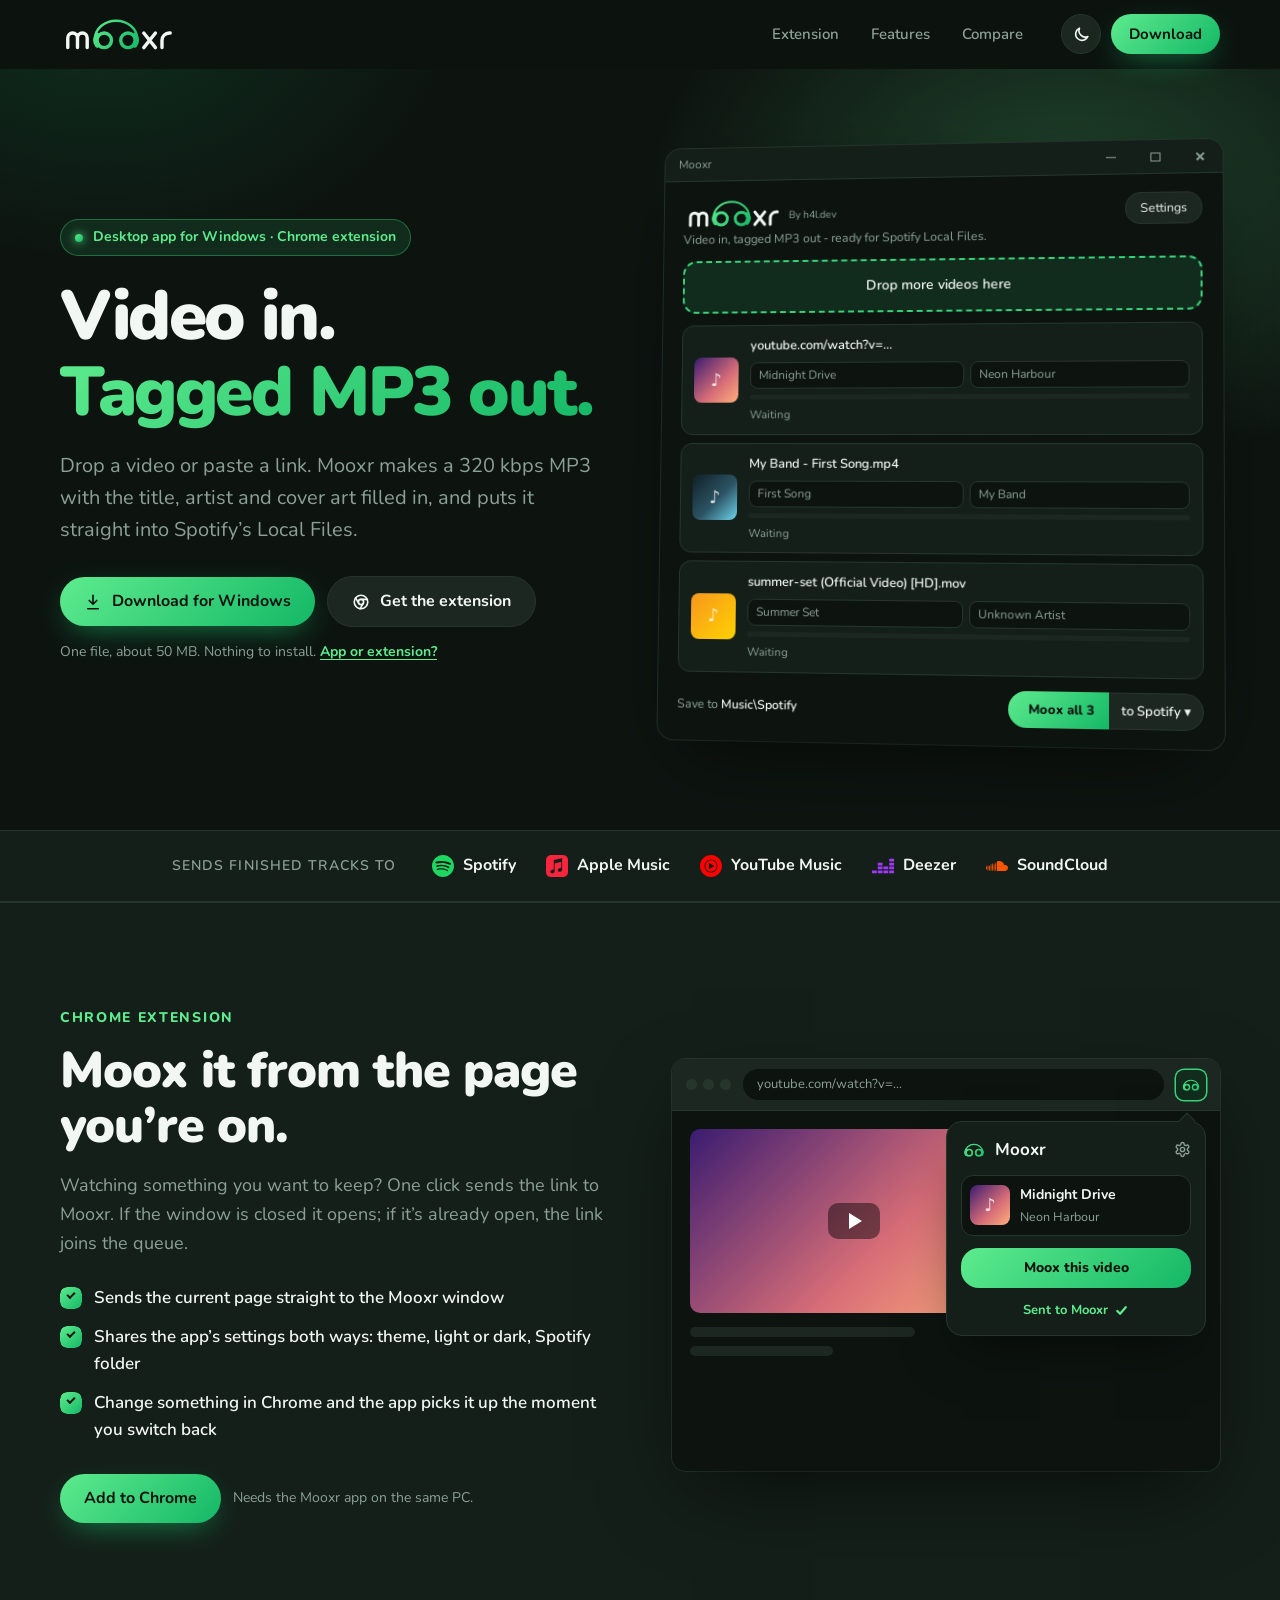
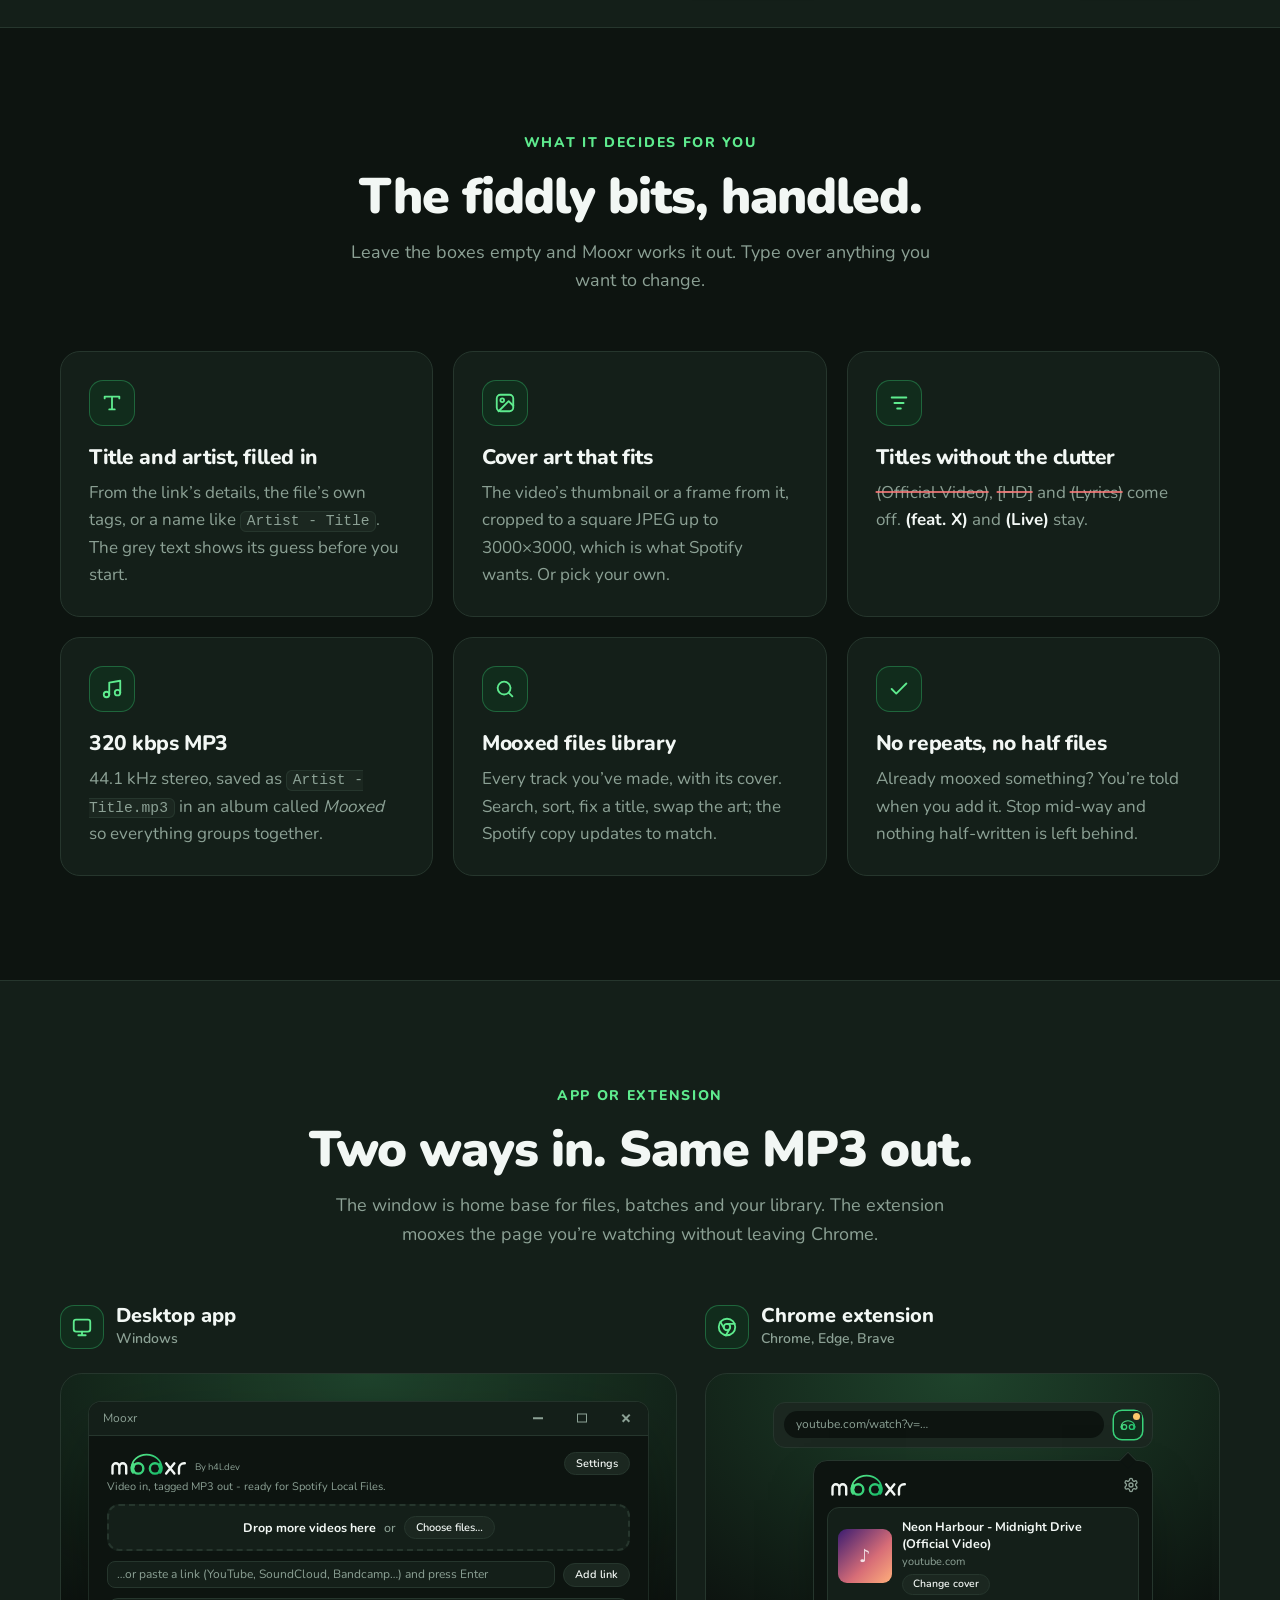
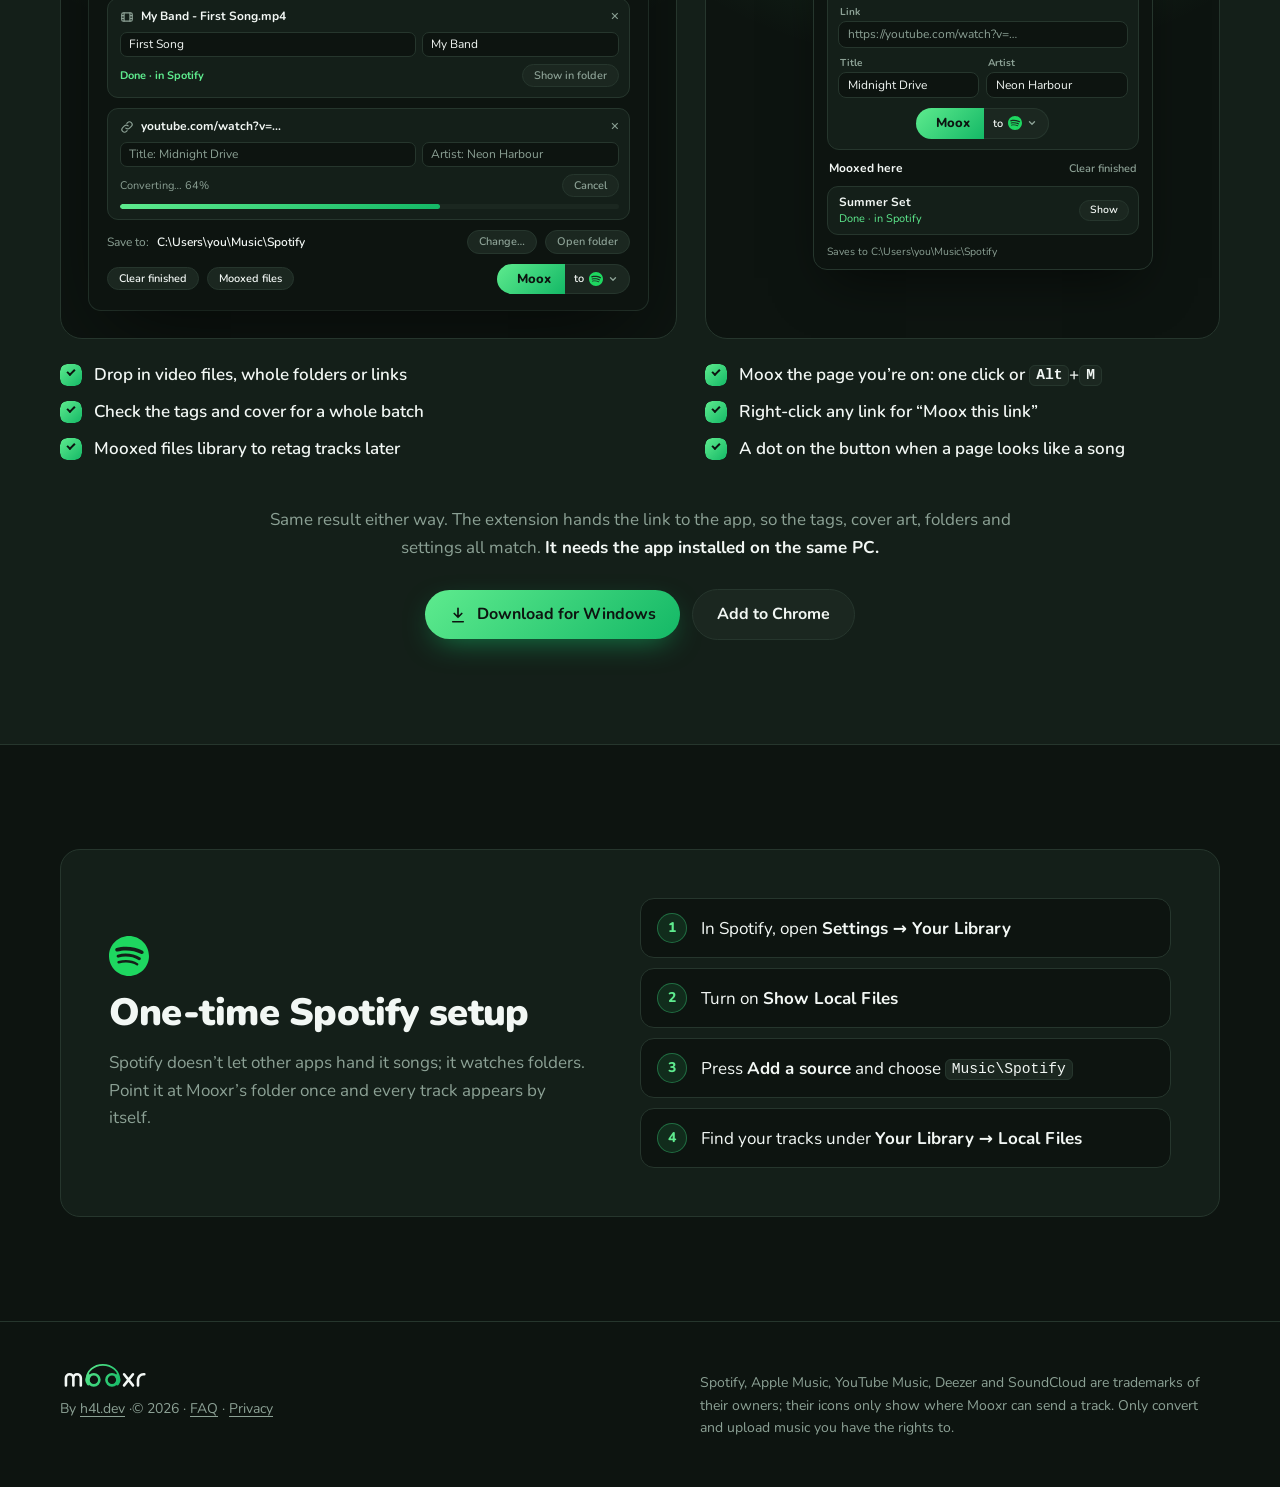
==== commit eb41a435: "Remove the How it works section Co-Authored-By: Claude Opus 5.5 <noreply@anthropic.com>" ====
--- a/docs/index.html
+++ b/docs/index.html
@@ -8,7 +8,7 @@
   <meta name="theme-color" content="#0D1410">
   <link rel="icon" href="assets/favicon.svg" type="image/svg+xml">
   <link rel="icon" href="assets/icon.png" type="image/png">
-  <link rel="stylesheet" href="styles.css">
+  <link rel="stylesheet" href="styles.css?v=2026-11-06.2">
   <script>
     // Apply the saved look before the page paints, so it never flashes.
     try {
@@ -30,7 +30,6 @@
       </svg>
     </a>
     <nav class="nav-links" id="nav-links" aria-label="Main">
-      <a href="#how">How it works</a>
       <a href="#extension">Extension</a>
       <a href="#features">Features</a>
       <a href="#compare">Compare</a>
@@ -147,33 +146,6 @@
   </div>
 </section>
 
-<!-- ============================== How it works ============================== -->
-<section class="section" id="how">
-  <div class="wrap">
-    <div class="section-head reveal">
-      <p class="kicker">How it works</p>
-      <h2>Three steps. Mostly one button.</h2>
-    </div>
-    <ol class="steps">
-      <li class="card step reveal">
-        <span class="step-num">1</span>
-        <h3>Drop it in</h3>
-        <p>Drag videos or a whole folder onto the window, paste a link, or press <kbd>Ctrl</kbd>+<kbd>V</kbd> anywhere. Mooxr guesses the title and artist for you.</p>
-      </li>
-      <li class="card step reveal">
-        <span class="step-num">2</span>
-        <h3>Press Moox</h3>
-        <p>Files convert one at a time in the background. Cancel one, retry a failed one, keep adding more while it works.</p>
-      </li>
-      <li class="card step reveal">
-        <span class="step-num">3</span>
-        <h3>Play it in Spotify</h3>
-        <p>Each MP3 lands in your Spotify folder and shows up under <b>Your Library → Local Files</b> by itself.</p>
-      </li>
-    </ol>
-  </div>
-</section>
-
 <!-- ============================== Extension ============================== -->
 <section class="section alt" id="extension">
   <div class="wrap split">
@@ -451,6 +423,6 @@
   </div>
 </footer>
 
-<script src="script.js"></script>
+<script src="script.js?v=2026-11-06.2"></script>
 </body>
 </html>
--- a/docs/styles.css
+++ b/docs/styles.css
@@ -317,19 +317,11 @@
 }
 .section.alt .card { background: var(--bg); }
 
-/* Steps */
-.steps { display: grid; grid-template-columns: repeat(3, 1fr); gap: 20px; list-style: none; margin: 0; padding: 0; }
-.step { padding: 30px; position: relative; }
-.step:hover, .feature:hover { border-color: color-mix(in srgb, var(--accent) 55%, var(--border)); transform: translateY(-3px); }
-.step-num {
-  display: grid; place-items: center;
-  width: 44px; height: 44px; border-radius: 14px;
-  background: var(--grad); color: var(--ink);
-  font-weight: 900; font-size: 20px; margin-bottom: 22px;
-}
-.step h3, .feature h3 { font-size: 21px; font-weight: 800; margin-bottom: 10px; }
-.step p, .feature p { color: var(--muted); }
-.step b, .feature b { color: var(--text); }
+/* Feature cards */
+.feature:hover { border-color: color-mix(in srgb, var(--accent) 55%, var(--border)); transform: translateY(-3px); }
+.feature h3 { font-size: 21px; font-weight: 800; margin-bottom: 10px; }
+.feature p { color: var(--muted); }
+.feature b { color: var(--text); }
 
 /* Split layout */
 .split { display: grid; grid-template-columns: 1fr 1fr; gap: 64px; align-items: center; }
@@ -641,7 +633,7 @@
 @media (max-width: 680px) {
   body { font-size: 16px; }
   .section { padding: 72px 0; }
-  .steps, .features { grid-template-columns: 1fr; }
+  .features { grid-template-columns: 1fr; }
   .ux-stage { padding: 16px 12px; border-radius: 18px; }
   .ux-body { padding: 12px; }
   .ux-sub, .ux-byline, .ux-hide-sm, .ux-drop > span:not(.ux-btn), .ux-drop .ux-btn { display: none; }
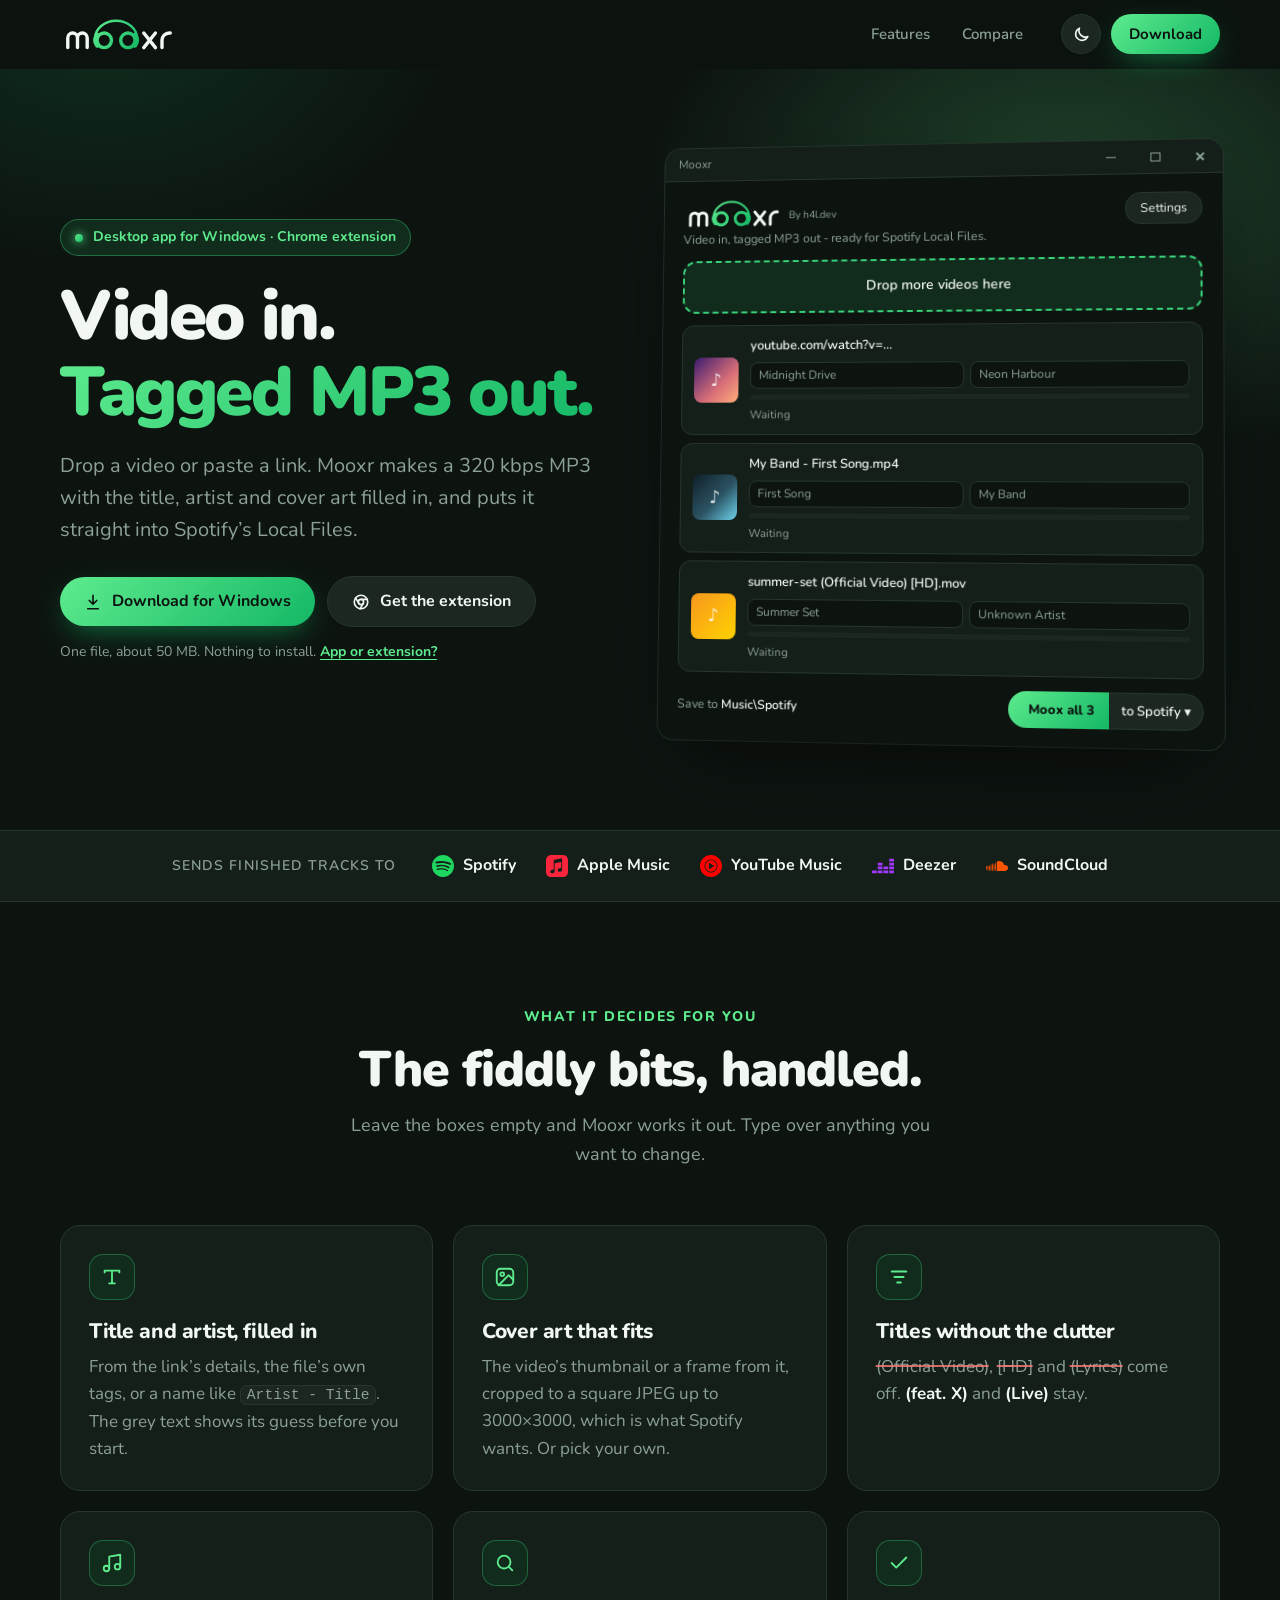
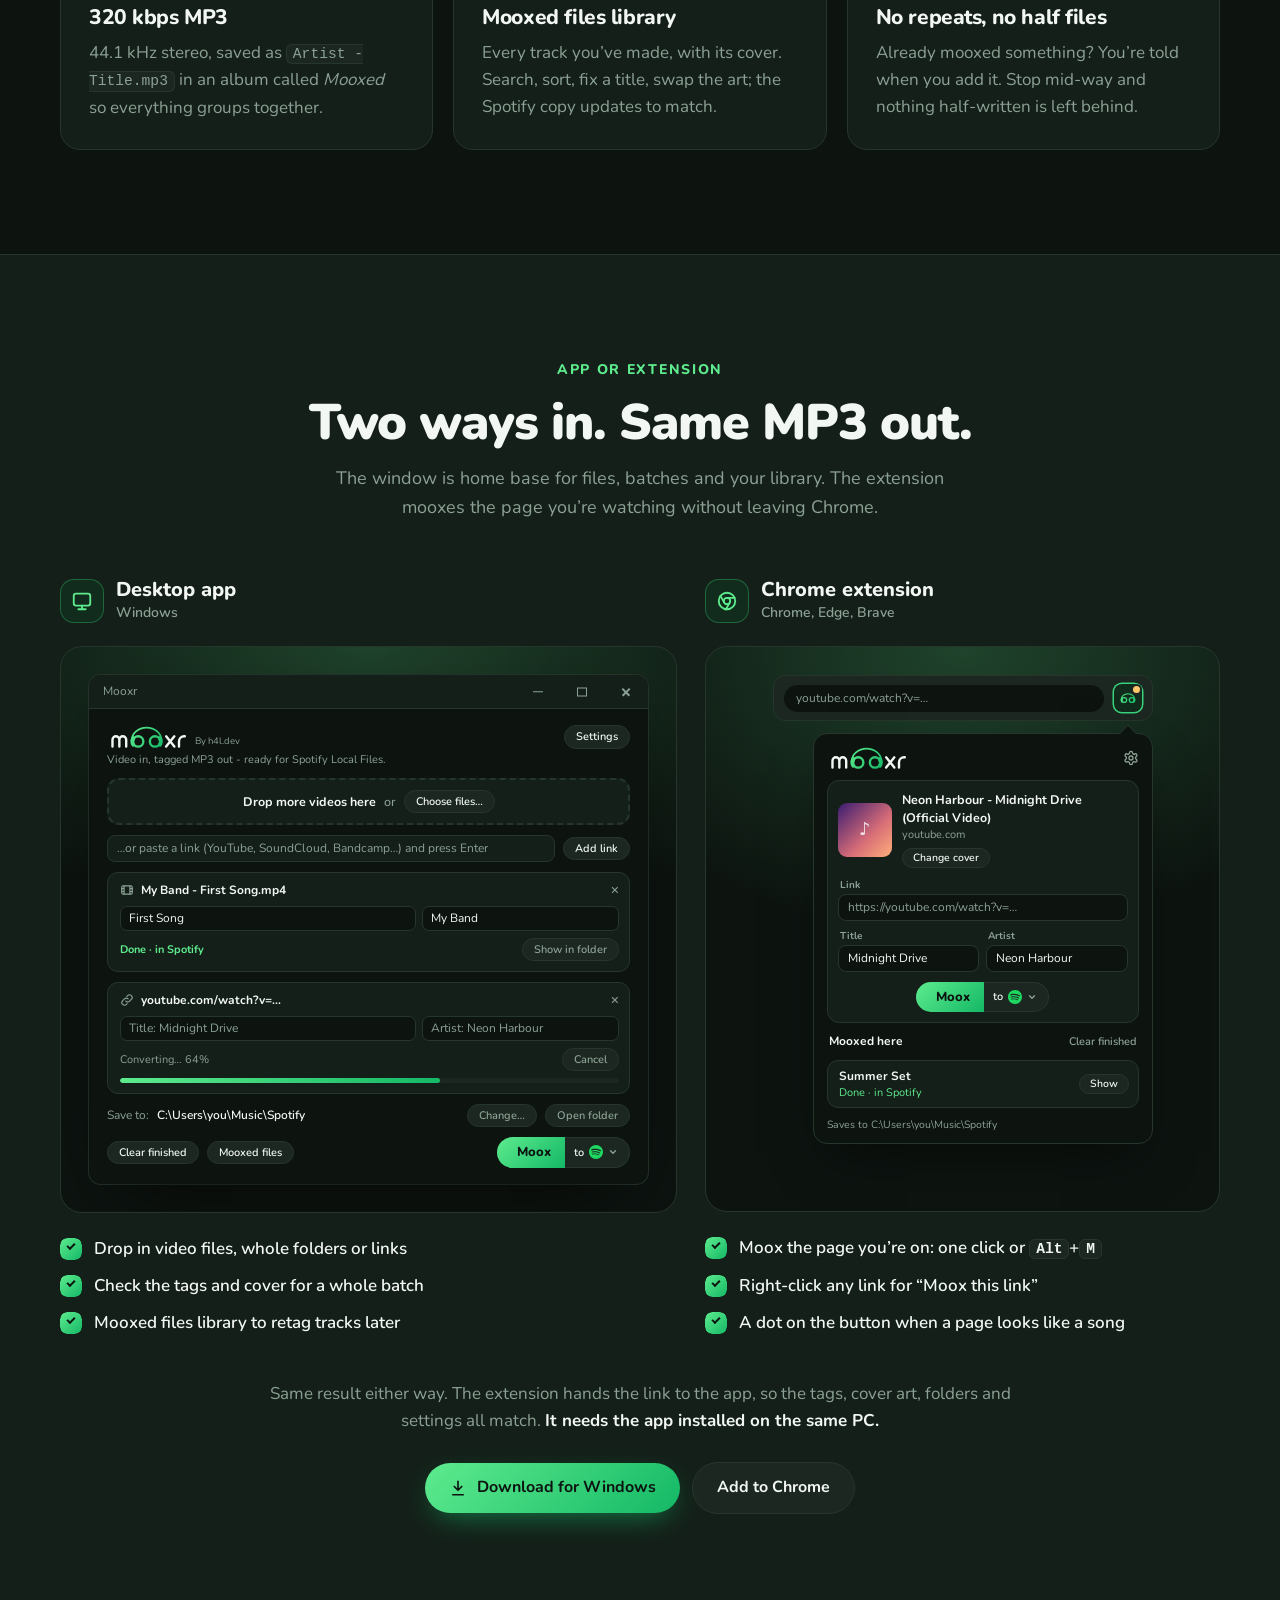
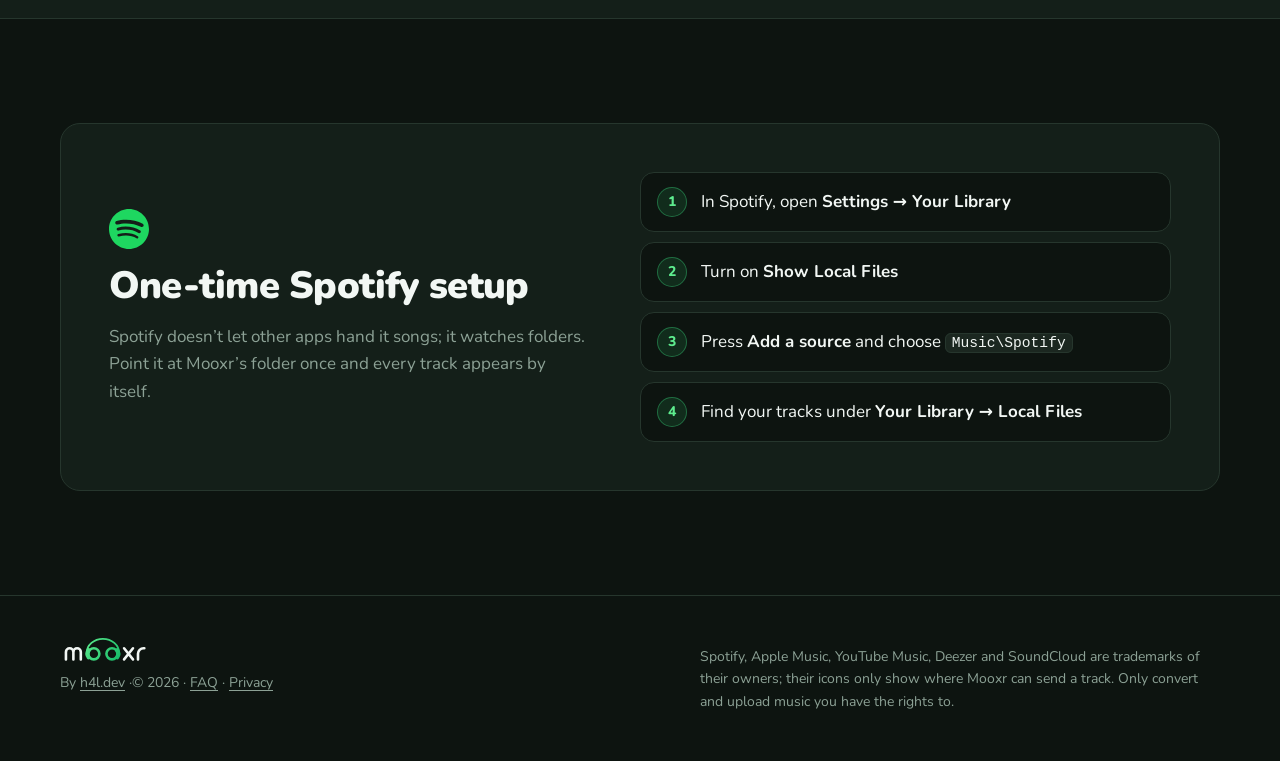
==== commit cd92d460: "Remove the Chrome extension section; the app-vs-extension comparison covers it Co-Authored-By: Claud" ====
--- a/docs/index.html
+++ b/docs/index.html
@@ -8,7 +8,7 @@
   <meta name="theme-color" content="#0D1410">
   <link rel="icon" href="assets/favicon.svg" type="image/svg+xml">
   <link rel="icon" href="assets/icon.png" type="image/png">
-  <link rel="stylesheet" href="styles.css?v=2026-11-06.2">
+  <link rel="stylesheet" href="styles.css?v=2026-11-17.1">
   <script>
     // Apply the saved look before the page paints, so it never flashes.
     try {
@@ -30,7 +30,6 @@
       </svg>
     </a>
     <nav class="nav-links" id="nav-links" aria-label="Main">
-      <a href="#extension">Extension</a>
       <a href="#features">Features</a>
       <a href="#compare">Compare</a>
     </nav>
@@ -62,7 +61,7 @@
           <svg viewBox="0 0 24 24" aria-hidden="true"><path d="M12 3v12m0 0l-5-5m5 5l5-5M5 21h14"/></svg>
           Download for Windows
         </a>
-        <a class="btn" href="#extension">
+        <a class="btn" href="#compare">
           <svg viewBox="0 0 24 24" aria-hidden="true"><circle cx="12" cy="12" r="9"/><circle cx="12" cy="12" r="3.5"/><path d="M12 8.5h8.5M9 13.8L4.8 6.4M15 13.8l-4.3 7.4"/></svg>
           Get the extension
         </a>
@@ -146,56 +145,6 @@
   </div>
 </section>
 
-<!-- ============================== Extension ============================== -->
-<section class="section alt" id="extension">
-  <div class="wrap split">
-    <div class="split-copy reveal">
-      <p class="kicker">Chrome extension</p>
-      <h2>Moox it from the page you&rsquo;re on.</h2>
-      <p class="lede sm">Watching something you want to keep? One click sends the link to Mooxr. If the window is closed it opens; if it&rsquo;s already open, the link joins the queue.</p>
-      <ul class="ticks">
-        <li>Sends the current page straight to the Mooxr window</li>
-        <li>Shares the app&rsquo;s settings both ways: theme, light or dark, Spotify folder</li>
-        <li>Change something in Chrome and the app picks it up the moment you switch back</li>
-      </ul>
-      <div class="cta-row">
-        <!-- TODO: swap in the Chrome Web Store link once it's listed -->
-        <a class="btn btn-primary" href="https://github.com/h4l-git/Mooxr">Add to Chrome</a>
-        <span class="fine">Needs the Mooxr app on the same PC.</span>
-      </div>
-    </div>
-
-    <div class="browser reveal" aria-label="The Mooxr extension open in Chrome" role="img">
-      <div class="br-bar">
-        <span class="br-dots" aria-hidden="true"><i></i><i></i><i></i></span>
-        <span class="br-url">youtube.com/watch?v=…</span>
-        <span class="br-ext" aria-hidden="true">
-          <svg viewBox="0 0 256 256"><defs><linearGradient id="g-ext" x1="30" y1="40" x2="226" y2="220" gradientUnits="userSpaceOnUse"><stop offset="0" class="stop-from"/><stop offset="1" class="stop-to"/></linearGradient></defs><g fill="none" stroke="url(#g-ext)" stroke-linecap="round"><path d="M41 152V148A87.0 74.82 0 0 1 215 148v4" stroke-width="13"/><circle cx="80" cy="154" r="31" stroke-width="17"/><circle cx="176" cy="154" r="31" stroke-width="17"/><path d="M51.3 174.1A35 35 0 0 1 51.3 133.9" stroke-width="26"/><path d="M204.7 133.9A35 35 0 0 1 204.7 174.1" stroke-width="26"/></g></svg>
-        </span>
-      </div>
-      <div class="br-page">
-        <div class="video" aria-hidden="true"><span class="play"></span></div>
-        <div class="vline w70"></div>
-        <div class="vline w40"></div>
-
-        <div class="popup">
-          <div class="pop-head">
-            <svg class="mark" viewBox="0 0 256 256" aria-hidden="true"><defs><linearGradient id="g-pop" x1="30" y1="40" x2="226" y2="220" gradientUnits="userSpaceOnUse"><stop offset="0" class="stop-from"/><stop offset="1" class="stop-to"/></linearGradient></defs><g fill="none" stroke="url(#g-pop)" stroke-linecap="round"><path d="M41 152V148A87.0 74.82 0 0 1 215 148v4" stroke-width="13"/><circle cx="80" cy="154" r="31" stroke-width="17"/><circle cx="176" cy="154" r="31" stroke-width="17"/><path d="M51.3 174.1A35 35 0 0 1 51.3 133.9" stroke-width="26"/><path d="M204.7 133.9A35 35 0 0 1 204.7 174.1" stroke-width="26"/></g></svg>
-            <b>Mooxr</b>
-            <span class="pop-gear" aria-hidden="true"><svg viewBox="0 0 24 24"><circle cx="12" cy="12" r="3"/><path d="M12.2 2h-.4a2 2 0 0 0-2 2v.2a2 2 0 0 1-1 1.7l-.4.2a2 2 0 0 1-2 0l-.2-.1a2 2 0 0 0-2.7.7l-.2.4a2 2 0 0 0 .7 2.7l.2.1a2 2 0 0 1 1 1.7v.5a2 2 0 0 1-1 1.8l-.2.1a2 2 0 0 0-.7 2.7l.2.4a2 2 0 0 0 2.7.7l.2-.1a2 2 0 0 1 2 0l.4.3a2 2 0 0 1 1 1.7v.2a2 2 0 0 0 2 2h.4a2 2 0 0 0 2-2v-.2a2 2 0 0 1 1-1.7l.4-.3a2 2 0 0 1 2 0l.2.1a2 2 0 0 0 2.7-.7l.2-.4a2 2 0 0 0-.7-2.7l-.2-.1a2 2 0 0 1-1-1.8v-.5a2 2 0 0 1 1-1.7l.2-.1a2 2 0 0 0 .7-2.7l-.2-.4a2 2 0 0 0-2.7-.7l-.2.1a2 2 0 0 1-2 0l-.4-.2a2 2 0 0 1-1-1.7V4a2 2 0 0 0-2-2z"/></svg></span>
-          </div>
-          <div class="pop-track">
-            <div class="cover c1" aria-hidden="true"></div>
-            <div><b>Midnight Drive</b><span>Neon Harbour</span></div>
-          </div>
-          <span class="pop-btn">Moox this video</span>
-          <span class="pop-note">Sent to Mooxr <svg viewBox="0 0 16 16" aria-hidden="true"><path d="M3.5 8.5l3 3 6-7"/></svg></span>
-        </div>
-      </div>
-    </div>
-  </div>
-</section>
-
 <!-- ============================== Features ============================== -->
 <section class="section" id="features">
   <div class="wrap">
@@ -423,6 +372,6 @@
   </div>
 </footer>
 
-<script src="script.js?v=2026-11-06.2"></script>
+<script src="script.js?v=2026-11-17.1"></script>
 </body>
 </html>
--- a/docs/styles.css
+++ b/docs/styles.css
@@ -323,9 +323,7 @@
 .feature p { color: var(--muted); }
 .feature b { color: var(--text); }
 
-/* Split layout */
-.split { display: grid; grid-template-columns: 1fr 1fr; gap: 64px; align-items: center; }
-.split-copy h2 { margin: 14px 0 18px; }
+/* Tick lists */
 .ticks { list-style: none; padding: 0; margin: 26px 0 0; display: grid; gap: 12px; }
 .ticks li { position: relative; padding-left: 34px; font-weight: 600; }
 .ticks li::before {
@@ -338,42 +336,6 @@
   border-left: 2.4px solid var(--ink); border-bottom: 2.4px solid var(--ink);
   transform: rotate(-45deg);
 }
-
-/* Browser mock-up */
-.browser { background: var(--bg); border-radius: 14px; box-shadow: var(--shadow); overflow: hidden; }
-.br-bar { display: flex; align-items: center; gap: 12px; padding: 10px 14px; background: var(--raised); border-bottom: 1px solid var(--border); }
-.br-dots { display: flex; gap: 6px; }
-.br-dots i { width: 11px; height: 11px; border-radius: 50%; background: var(--border); }
-.br-url { flex: 1; min-width: 0; padding: 5px 14px; border-radius: 999px; background: var(--bg); color: var(--muted); font-size: 13px; white-space: nowrap; overflow: hidden; text-overflow: ellipsis; }
-.br-ext { width: 30px; height: 30px; border-radius: 8px; display: grid; place-items: center; background: var(--drop); box-shadow: 0 0 0 1.5px var(--accent); }
-.br-ext svg { width: 22px; height: 22px; }
-.br-page { position: relative; padding: 18px; min-height: 360px; }
-.video {
-  aspect-ratio: 16 / 9; border-radius: 10px; margin-bottom: 14px;
-  background: linear-gradient(135deg, #3a1c71, #d76d77 60%, #ffaf7b);
-  display: grid; place-items: center; width: 64%;
-}
-.play { width: 52px; height: 36px; border-radius: 10px; background: rgb(0 0 0 / .45); position: relative; }
-.play::after { content: ""; position: absolute; left: 21px; top: 10px; border: 8px solid transparent; border-left: 13px solid #fff; border-right: 0; }
-.vline { height: 10px; border-radius: 5px; background: var(--raised); margin-bottom: 9px; }
-.vline.w70 { width: 44%; } .vline.w40 { width: 28%; }
-.popup {
-  position: absolute; top: 10px; right: 14px; width: min(260px, 70%);
-  background: var(--surface); border: 1px solid var(--border); border-radius: 16px;
-  padding: 14px; display: grid; gap: 12px;
-  box-shadow: 0 24px 50px -16px rgb(0 0 0 / .55);
-}
-.popup::before { content: ""; position: absolute; top: -7px; right: 12px; width: 12px; height: 12px; background: var(--surface); border-left: 1px solid var(--border); border-top: 1px solid var(--border); transform: rotate(45deg); }
-.pop-head { display: flex; align-items: center; gap: 8px; }
-.pop-head .mark { width: 26px; height: 26px; }
-.pop-gear { margin-left: auto; color: var(--muted); }
-.pop-gear svg { width: 17px; height: 17px; fill: none; stroke: currentColor; stroke-width: 2; }
-.pop-track { display: flex; gap: 10px; align-items: center; background: var(--bg); border: 1px solid var(--border); border-radius: 12px; padding: 8px; font-size: 14px; }
-.pop-track .cover { width: 40px; height: 40px; }
-.pop-track span { display: block; color: var(--muted); font-size: 12.5px; }
-.pop-btn { display: block; text-align: center; padding: 9px; border-radius: 18px; background: var(--grad); color: var(--ink); font-weight: 800; font-size: 14px; }
-.pop-note { display: flex; justify-content: center; align-items: center; gap: 6px; color: var(--good); font-size: 13px; font-weight: 700; }
-.pop-note svg { width: 15px; height: 15px; fill: none; stroke: currentColor; stroke-width: 2.4; stroke-linecap: round; stroke-linejoin: round; }
 
 /* Features */
 .features { display: grid; grid-template-columns: repeat(3, 1fr); gap: 20px; }
@@ -607,7 +569,7 @@
 
 /* ---------- Responsive ---------- */
 @media (max-width: 980px) {
-  .hero-grid, .split, .setup { grid-template-columns: 1fr; }
+  .hero-grid, .setup { grid-template-columns: 1fr; }
   .ux-duo { grid-template-columns: minmax(0, 1fr); }
   .ux-duo { gap: 64px; }
   .hero { padding: 48px 0 64px; }
@@ -646,10 +608,6 @@
   .fields .field:nth-child(2) { display: none; }
   .save-to { display: none; }
   .win-foot { justify-content: flex-end; }
-  .popup { position: relative; top: auto; right: auto; width: 100%; margin-top: 14px; }
-  .popup::before { display: none; }
-  .video { width: 100%; }
-  .br-page { min-height: 0; }
   .setup { padding: 24px; }
   .btn { padding: 12px 20px; }
 }
